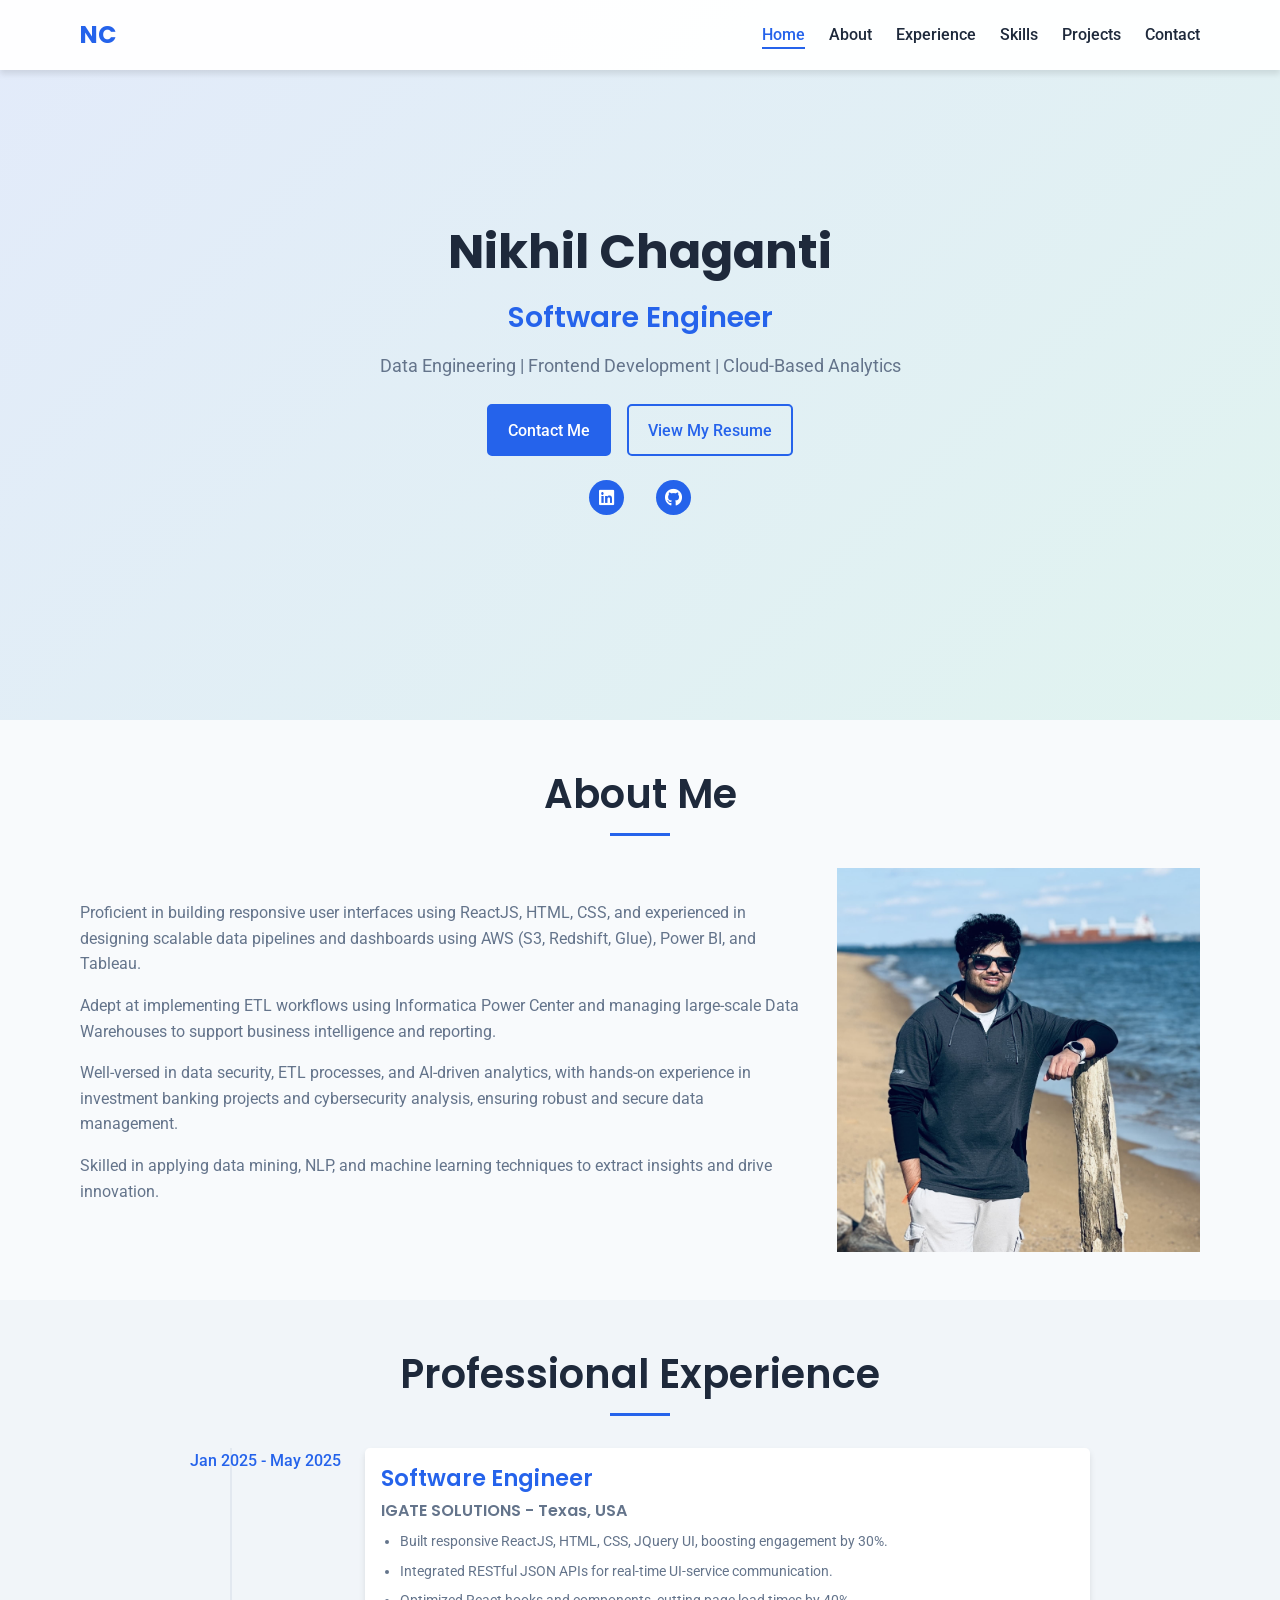
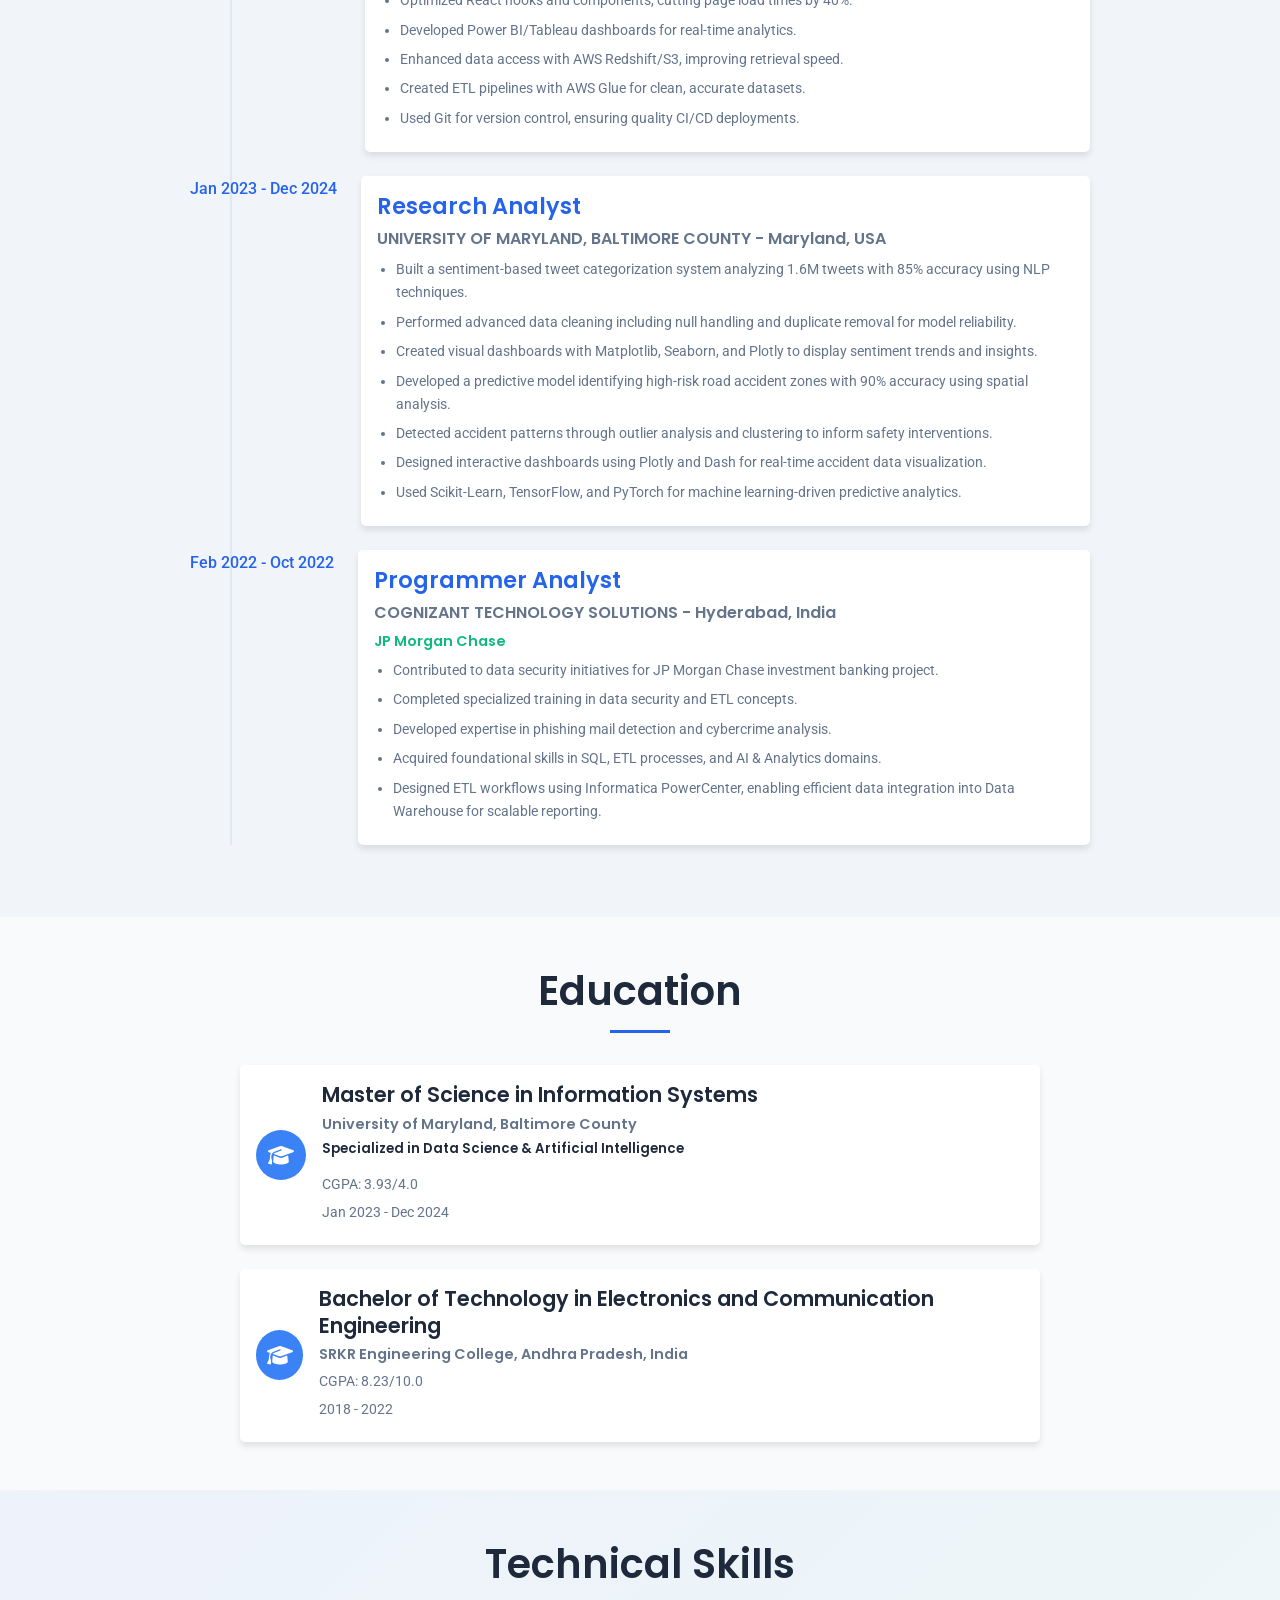
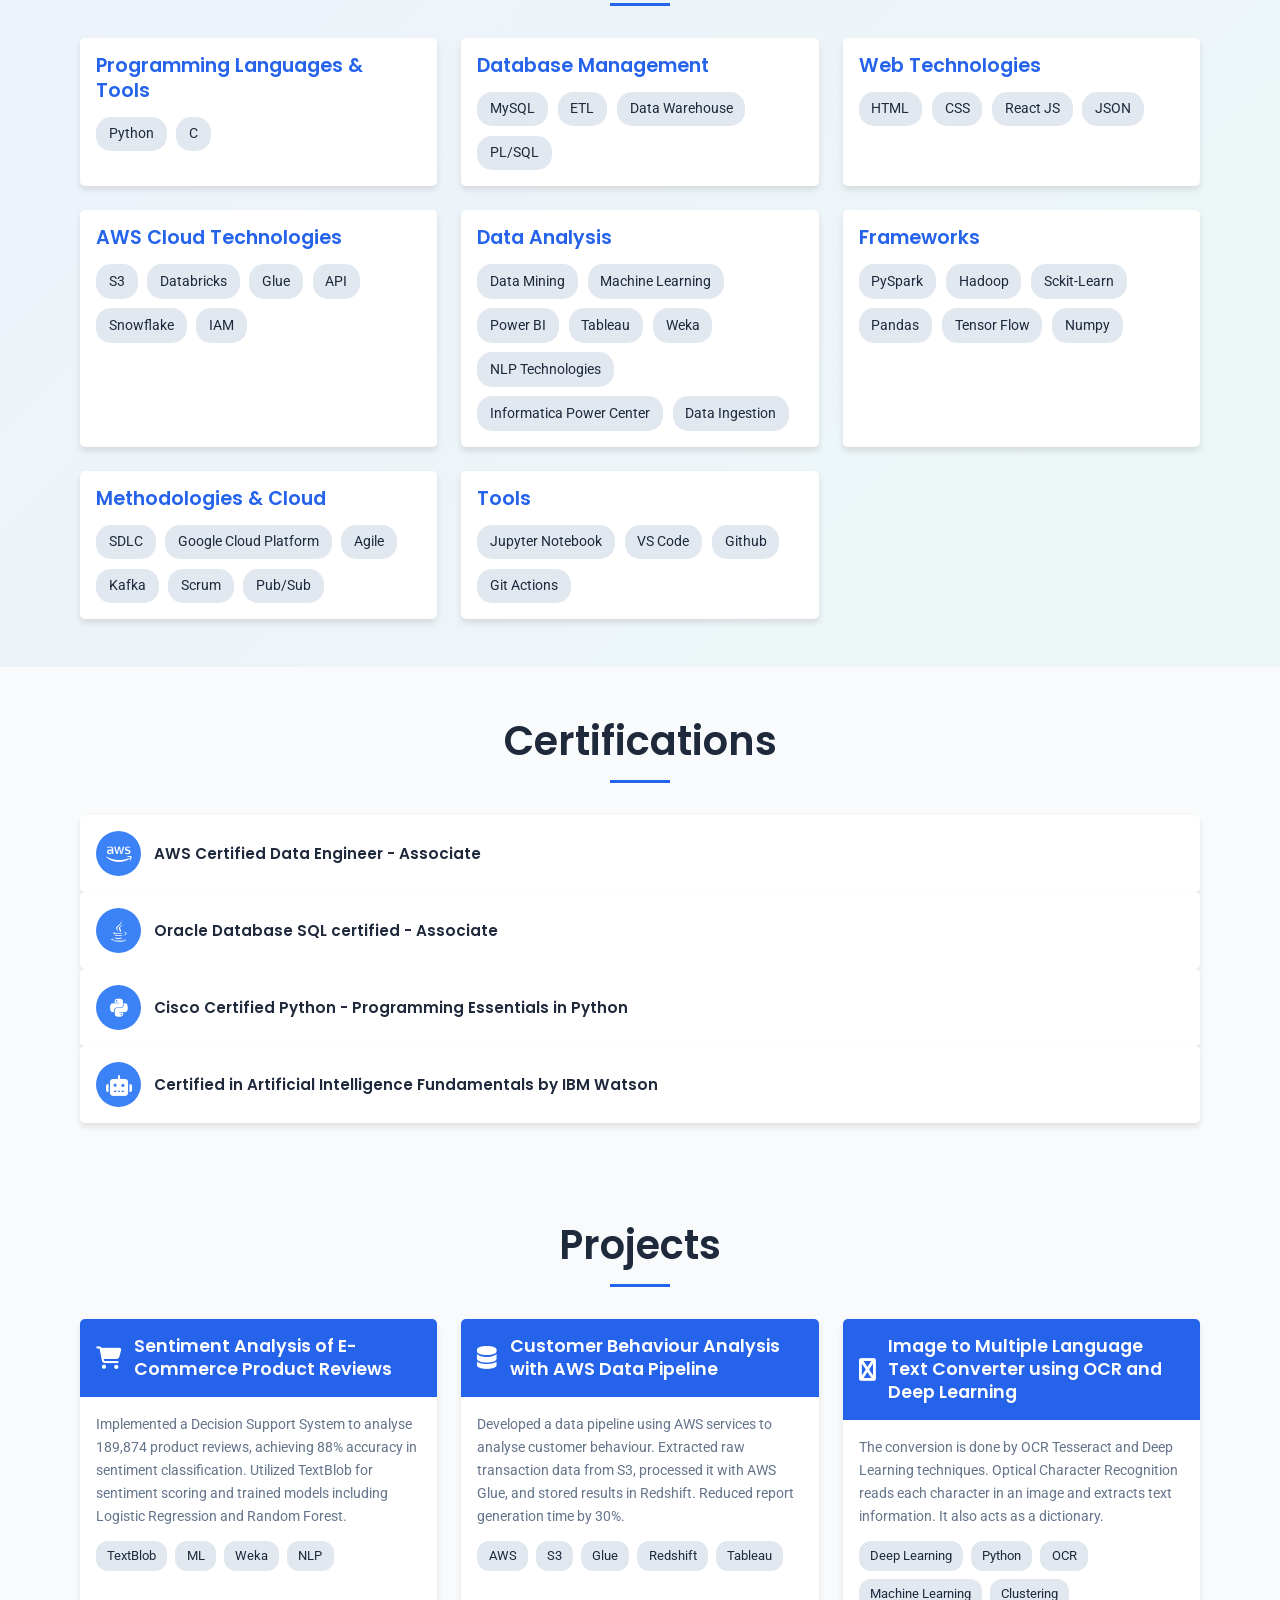
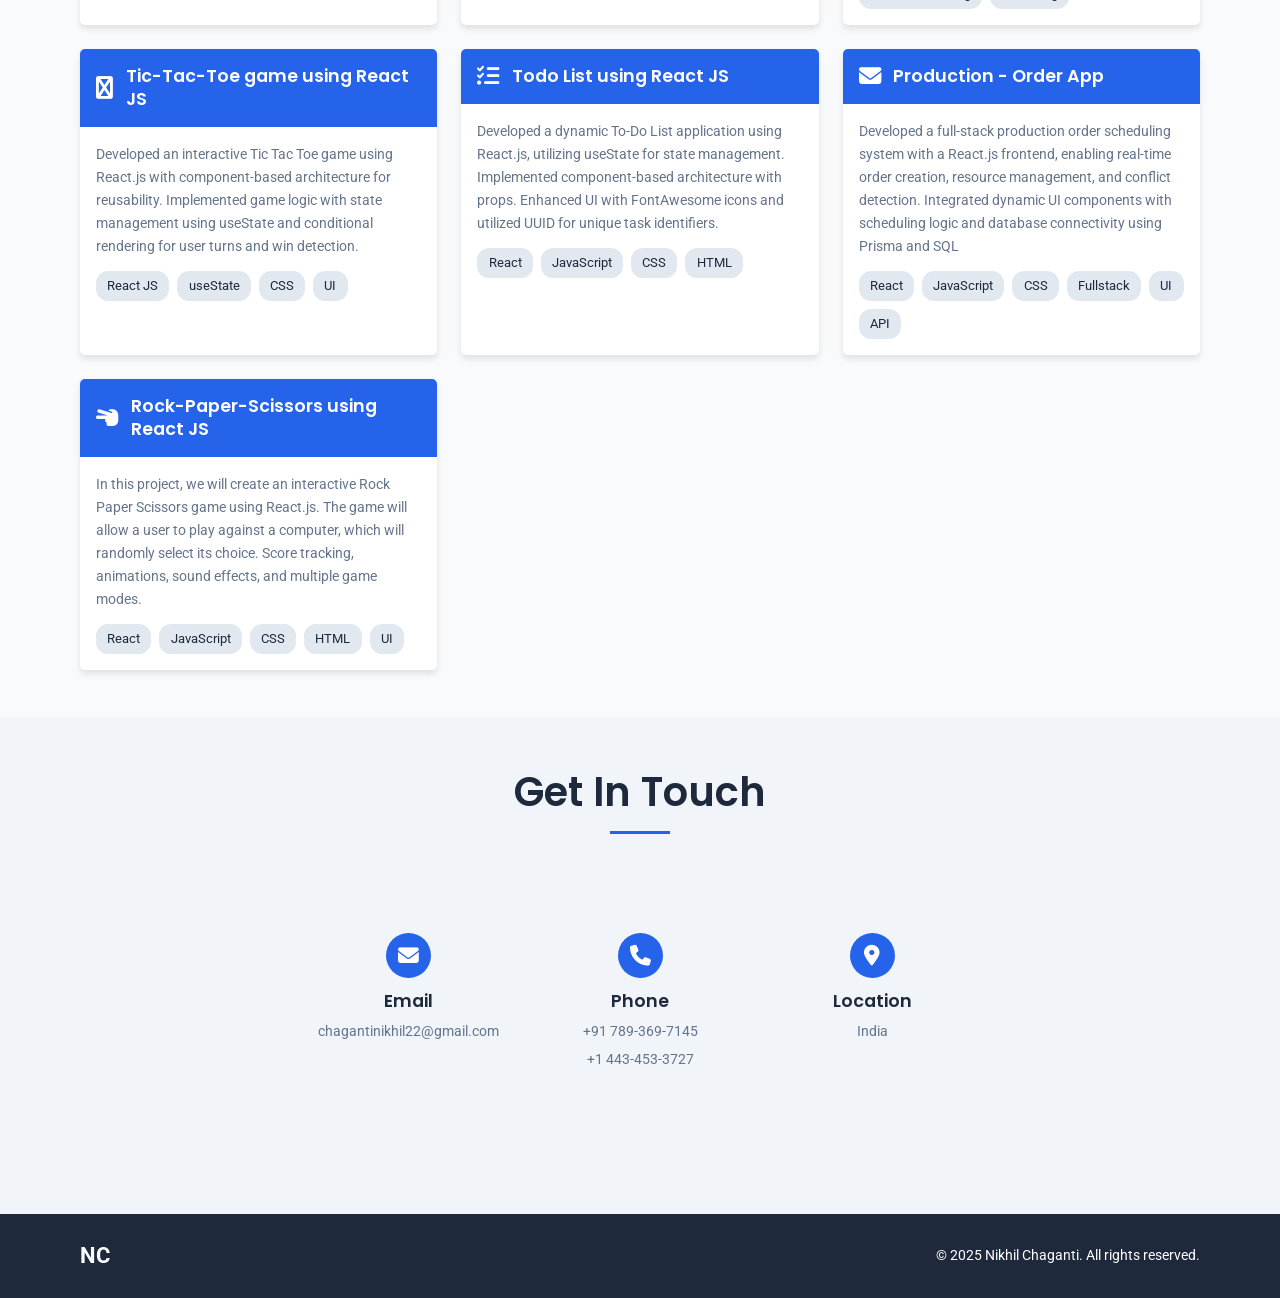
==== index.html @ e7cd1558 "updated skills" ====
<!DOCTYPE html>
<html lang="en">
<head>
    <meta charset="UTF-8">
    <meta name="viewport" content="width=device-width, initial-scale=1.0">
    <title>Nikhil Chaganti | Software Engineer</title>
    <link rel="stylesheet" href="css/style.css">
    <link rel="stylesheet" href="https://cdnjs.cloudflare.com/ajax/libs/font-awesome/6.4.0/css/all.min.css">
    <link href="https://fonts.googleapis.com/css2?family=Poppins:wght@300;400;500;600;700&family=Roboto:wght@300;400;500;700&display=swap" rel="stylesheet">
</head>
<body>
    <header>
        <div class="container">
            <nav id="navbar">
                <a href="#home" class="logo">NC</a>
                <ul class="nav-links">
                    <li><a href="#home" class="active">Home</a></li>
                    <li><a href="#about">About</a></li>
                    <li><a href="#experience">Experience</a></li>
                    <li><a href="#skills">Skills</a></li>
                    <li><a href="#projects">Projects</a></li>
                    <li><a href="#contact">Contact</a></li>
                </ul>
                <div class="burger">
                    <div class="line1"></div>
                    <div class="line2"></div>
                    <div class="line3"></div>
                </div>
            </nav>
        </div>
    </header>

    <section id="home" class="hero">
        <div class="container">
            <div class="hero-content">
                <h1>Nikhil Chaganti</h1>
                <h2>Software Engineer</h2>
                <p>Data Engineering | Frontend Development | Cloud-Based Analytics</p>
                <div class="hero-buttons">
                    <a href="#contact" class="btn primary-btn">Contact Me</a>
                    <a href="resume.pdf" class="btn secondary-btn" target="_blank" rel="noopener noreferrer">View My Resume</a>
                </div>
                <div class="hero-social-links">
                    <a href="https://www.linkedin.com/in/nikhil-chaganti-770343243" class="social-icon"><i class="fab fa-linkedin"></i></a>
                    <a href="https://github.com/NikhilChaganti?tab=repositories" class="social-icon"><i class="fab fa-github"></i></a>
                </div>
            </div>
        </div>
    </section>

    <section id="about" class="about">
        <div class="container">
            <h2 class="section-title">About Me</h2>
            <div class="about-content">
                <div class="about-text">
                    <p>Proficient in building responsive user interfaces using ReactJS, HTML, CSS, and experienced in designing scalable data pipelines and dashboards using AWS (S3, Redshift, Glue), Power BI, and Tableau. </p>
                    <p>Adept at implementing ETL workflows using Informatica Power Center and managing large-scale Data Warehouses to support business intelligence and reporting.</p>
                    <p>Well-versed in data security, ETL processes, and AI-driven analytics, with hands-on experience in investment banking projects and cybersecurity analysis, ensuring robust and secure data management. </p>
                    <p>Skilled in applying data mining, NLP, and machine learning techniques to extract insights and drive innovation.</p>
                </div>
                <div class="about-image">
                    <img src="portfolio_img.jpeg" alt="Nikhil Chaganti" class="profile-image">
                </div>
            </div>
        </div>
    </section>

    <section id="experience" class="experience">
        <div class="container">
            <h2 class="section-title">Professional Experience</h2>
            <div class="timeline">
                <div class="timeline-item">
                    <div class="timeline-date">
                        <span>Jan 2025 - May 2025</span>
                    </div>
                    <div class="timeline-content">
                        <h3>Software Engineer</h3>
                        <h4>IGATE SOLUTIONS - Texas, USA</h4>
                        <ul>
                            <li>Built responsive ReactJS, HTML, CSS, JQuery UI, boosting engagement by 30%.</li>
                            <li>Integrated RESTful JSON APIs for real-time UI-service communication.</li>
                            <li>Optimized React hooks and components, cutting page load times by 40%.</li>
                            <li>Developed Power BI/Tableau dashboards for real-time analytics.</li>
                            <li>Enhanced data access with AWS Redshift/S3, improving retrieval speed.</li>
                            <li>Created ETL pipelines with AWS Glue for clean, accurate datasets.</li>
                            <li>Used Git for version control, ensuring quality CI/CD deployments.</li>
                        </ul>
                    </div>
                </div>

                <div class="timeline-item">
                    <div class="timeline-date">
                        <span>Jan 2023 - Dec 2024</span>
                    </div>
                    <div class="timeline-content">
                        <h3>Research Analyst</h3>
                        <h4>UNIVERSITY OF MARYLAND, BALTIMORE COUNTY - Maryland, USA</h4>
                        <ul>
                            <li>Built a sentiment-based tweet categorization system analyzing 1.6M tweets with 85% accuracy using NLP techniques.</li>
                            <li>Performed advanced data cleaning including null handling and duplicate removal for model reliability.</li>
                            <li>Created visual dashboards with Matplotlib, Seaborn, and Plotly to display sentiment trends and insights.</li>
                            <li>Developed a predictive model identifying high-risk road accident zones with 90% accuracy using spatial analysis.</li>
                            <li>Detected accident patterns through outlier analysis and clustering to inform safety interventions.</li>
                            <li>Designed interactive dashboards using Plotly and Dash for real-time accident data visualization.</li>
                            <li>Used Scikit-Learn, TensorFlow, and PyTorch for machine learning-driven predictive analytics.</li>
                        </ul>
                    </div>
                </div>

                <div class="timeline-item">
                    <div class="timeline-date">
                        <span>Feb 2022 - Oct 2022</span>
                    </div>
                    <div class="timeline-content">
                        <h3>Programmer Analyst</h3>
                        <h4>COGNIZANT TECHNOLOGY SOLUTIONS - Hyderabad, India</h4>
                        <h5>JP Morgan Chase</h5>
                        <ul>
                            <li>Contributed to data security initiatives for JP Morgan Chase investment banking project.</li>
                            <li>Completed specialized training in data security and ETL concepts.</li>
                            <li>Developed expertise in phishing mail detection and cybercrime analysis.</li>
                            <li>Acquired foundational skills in SQL, ETL processes, and AI & Analytics domains.</li>
                            <li>Designed ETL workflows using Informatica PowerCenter, enabling efficient data integration into Data Warehouse for scalable reporting.</li>
                        </ul>
                    </div>
                </div>
            </div>
        </div>
    </section>

    <section id="education" class="education">
        <div class="container">
            <h2 class="section-title">Education</h2>
            <div class="education-items">
                <div class="education-item">
                    <div class="education-icon">
                        <i class="fas fa-graduation-cap"></i>
                    </div>
                    <div class="education-details">
                        <h3>Master of Science in Information Systems</h3>
                        <h4>University of Maryland, Baltimore County</h4>
                        <h5>Specialized in Data Science & Artificial Intelligence</h5>
                        <p>CGPA: 3.93/4.0</p>
                        <p>Jan 2023 - Dec 2024</p>
                    </div>
                </div>
                <div class="education-item">
                    <div class="education-icon">
                        <i class="fas fa-graduation-cap"></i>
                    </div>
                    <div class="education-details">
                        <h3>Bachelor of Technology in Electronics and Communication Engineering</h3>
                        <h4>SRKR Engineering College, Andhra Pradesh, India</h4>
                        <p>CGPA: 8.23/10.0</p>
                        <p>2018 - 2022</p>
                    </div>
                </div>
            </div>
        </div>
    </section>

    <section id="skills" class="skills">
        <div class="container">
            <h2 class="section-title">Technical Skills</h2>
            <div class="skills-container">
                <div class="skill-category">
                    <h3>Programming Languages & Tools</h3>
                    <div class="skill-items">
                        <div class="skill-item">Python</div>
                        <div class="skill-item">C</div>
                    </div>
                </div>
                <div class="skill-category">
                    <h3>Database Management</h3>
                    <div class="skill-items">
                        <div class="skill-item">MySQL</div>
                        <div class="skill-item">ETL</div>
                        <div class="skill-item">Data Warehouse</div>
                        <div class="skill-item">PL/SQL</div>
                    </div>
                </div>
                <div class="skill-category">
                    <h3>Web Technologies</h3>
                    <div class="skill-items">
                        <div class="skill-item">HTML</div>
                        <div class="skill-item">CSS</div>
                        <div class="skill-item">React JS</div>
                        <div class="skill-item">JSON</div>
                    </div>
                </div>
                <div class="skill-category">
                    <h3>AWS Cloud Technologies</h3>
                    <div class="skill-items">
                        <div class="skill-item">S3</div>
                        <div class="skill-item">Databricks</div>
                        <div class="skill-item">Glue</div>
                        <div class="skill-item">API</div>
                        <div class="skill-item">Snowflake</div>
                        <div class="skill-item">IAM</div>
                    </div>
                </div>
                <div class="skill-category">
                    <h3>Data Analysis</h3>
                    <div class="skill-items">
                        <div class="skill-item">Data Mining</div>
                        <div class="skill-item">Machine Learning</div>
                        <div class="skill-item">Power BI</div>
                        <div class="skill-item">Tableau</div>
                        <div class="skill-item">Weka</div>
                        <div class="skill-item">NLP Technologies</div>
                        <div class="skill-item">Informatica Power Center</div>
                        <div class="skill-item">Data Ingestion</div>
                    </div>
                </div>
                <div class="skill-category">
                    <h3>Frameworks</h3>
                    <div class="skill-items">
                        <div class="skill-item">PySpark</div>
                        <div class="skill-item">Hadoop</div>
                        <div class="skill-item">Sckit-Learn</div>
                        <div class="skill-item">Pandas</div>
                        <div class="skill-item">Tensor Flow</div>
                        <div class="skill-item">Numpy</div>
                    </div>
                </div>
                <div class="skill-category">
                    <h3>Methodologies & Cloud</h3>
                    <div class="skill-items">
                        <div class="skill-item">SDLC</div>
                        <div class="skill-item">Google Cloud Platform</div>
                        <div class="skill-item">Agile</div>
                        <div class="skill-item">Kafka</div>
                        <div class="skill-item">Scrum</div>
                        <div class="skill-item">Pub/Sub</div>
                    </div>
                </div>
                <div class="skill-category">
                    <h3>Tools</h3>
                    <div class="skill-items">
                        <div class="skill-item">Jupyter Notebook</div>
                        <div class="skill-item">VS Code</div>
                        <div class="skill-item">Github</div>
                        <div class="skill-item">Git Actions</div>
                    </div>
                </div>
            </div>
        </div>
    </section>

    <section id="certifications" class="certifications">
        <div class="container">
            <h2 class="section-title">Certifications</h2>
            <!-- <div class="cert-container"> -->
                <div class="cert-item">
                    <div class="cert-icon">
                        <i class="fab fa-aws"></i>
                    </div>
                    <div class="cert-details">
                        <h3>AWS Certified Data Engineer - Associate</h3>
                    </div>
                </div>
                <div class="cert-item">
                    <div class="cert-icon">
                        <i class="fab fa-java"></i>
                    </div>
                    <div class="cert-details">
                        <h3>Oracle Database SQL certified - Associate</h3>
                    </div>
                </div>
                <div class="cert-item">
                    <div class="cert-icon">
                        <i class="fab fa-python"></i>
                    </div>
                    <div class="cert-details">
                        <h3>Cisco Certified Python - Programming Essentials in Python</h3>
                    </div>
                </div>
                <div class="cert-item">
                    <div class="cert-icon">
                        <i class="fas fa-robot"></i>
                    </div>
                    <div class="cert-details">
                        <h3>Certified in Artificial Intelligence Fundamentals by IBM Watson</h3>
                    </div>
                </div>
            </div>
        </div>
    </section>

    <section id="projects" class="projects">
        <div class="container">
            <h2 class="section-title">Projects</h2>
            <div class="projects-grid">
                
                <div class="project-card">
                    <div class="project-header">
                        <i class="fas fa-shopping-cart"></i>
                        <h3>Sentiment Analysis of E-Commerce Product Reviews</h3>
                    </div>
                    <div class="project-body">
                        <p>Implemented a Decision Support System to analyse 189,874 product reviews, achieving 88% accuracy in sentiment classification. Utilized TextBlob for sentiment scoring and trained models including Logistic Regression and Random Forest.</p>
                        <div class="tech-stack">
                            <span class="tech-tag">TextBlob</span>
                            <span class="tech-tag">ML</span>
                            <span class="tech-tag">Weka</span>
                            <span class="tech-tag">NLP</span>
                        </div>
                    </div>
                </div>
                <div class="project-card">
                    <div class="project-header">
                        <i class="fas fa-database"></i>
                        <h3>Customer Behaviour Analysis with AWS Data Pipeline</h3>
                    </div>
                    <div class="project-body">
                        <p>Developed a data pipeline using AWS services to analyse customer behaviour. Extracted raw transaction data from S3, processed it with AWS Glue, and stored results in Redshift. Reduced report generation time by 30%.</p>
                        <div class="tech-stack">
                            <span class="tech-tag">AWS</span>
                            <span class="tech-tag">S3</span>
                            <span class="tech-tag">Glue</span>
                            <span class="tech-tag">Redshift</span>
                            <span class="tech-tag">Tableau</span>
                        </div>
                    </div>
                </div>
                <div class="project-card">
                    <div class="project-header">
                        <i class="fas fa-python"></i>
                        <h3>Image to Multiple Language Text Converter using OCR and Deep Learning</h3>
                    </div>
                    <div class="project-body">
                        <p>The conversion is done by OCR Tesseract and Deep Learning techniques. Optical Character Recognition reads each character in an image and extracts text information. It also acts as a dictionary.</p>
                        <div class="tech-stack">
                            <span class="tech-tag">Deep Learning</span>
                            <span class="tech-tag">Python</span>
                            <span class="tech-tag">OCR</span>
                            <span class="tech-tag">Machine Learning</span>
                            <span class="tech-tag">Clustering</span>
                        </div>
                    </div>
                </div>
                <div class="project-card">
                    <div class="project-header">
                        <i class="fas fa-java"></i>
                        <h3>Tic-Tac-Toe game using React JS</h3>
                    </div>
                    <div class="project-body">
                        <p>Developed an interactive Tic Tac Toe game using React.js with component-based architecture for reusability. Implemented game logic with state management using useState and conditional rendering for user turns and win detection.</p>
                        <div class="tech-stack">
                            <span class="tech-tag">React JS</span>
                            <span class="tech-tag">useState</span>
                            <span class="tech-tag">CSS</span>
                            <span class="tech-tag">UI</span>
                        </div>
                    </div>
                </div>
                <div class="project-card">
                    <div class="project-header">
                        <i class="fas fa-tasks"></i>
                        <h3>Todo List using React JS</h3>
                    </div>
                    <div class="project-body">
                        <p>Developed a dynamic To-Do List application using React.js, utilizing useState for state management. Implemented component-based architecture with props. Enhanced UI with FontAwesome icons and utilized UUID for unique task identifiers.</p>
                        <div class="tech-stack">
                            <span class="tech-tag">React</span>
                            <span class="tech-tag">JavaScript</span>
                            <span class="tech-tag">CSS</span>
                            <span class="tech-tag">HTML</span>
                        </div>
                    </div>
                </div>
                <div class="project-card">
                    <div class="project-header">
                        <i class="fas fa-envelope"></i>
                        <h3>Production - Order App</h3>
                    </div>
                    <div class="project-body">
                        <p>Developed a full-stack production order scheduling system with a React.js frontend, enabling real-time order creation, resource management, and conflict detection. Integrated dynamic UI components with scheduling logic and database connectivity using Prisma and SQL</p>
                        <div class="tech-stack">
                            <span class="tech-tag">React</span>
                            <span class="tech-tag">JavaScript</span>
                            <span class="tech-tag">CSS</span>
                            <span class="tech-tag">Fullstack</span>
                            <span class="tech-tag">UI</span>
                            <span class="tech-tag">API</span>
                        </div>
                    </div>
                </div>
                <div class="project-card">
                    <div class="project-header">
                        <i class="fas fa-hand-scissors"></i>
                        <h3>Rock-Paper-Scissors using React JS</h3>
                    </div>
                    <div class="project-body">
                        <p>In this project, we will create an interactive Rock Paper Scissors game using React.js. The game will allow a user to play against a computer, which will randomly select its choice. Score tracking, animations, sound effects, and multiple game modes.</p>
                        <div class="tech-stack">
                            <span class="tech-tag">React</span>
                            <span class="tech-tag">JavaScript</span>
                            <span class="tech-tag">CSS</span>
                            <span class="tech-tag">HTML</span>
                            <span class="tech-tag">UI</span>
                        </div>
                    </div>
                </div>
            </div>
        </div>
    </section>

    <section id="contact" class="contact">
        <div class="container">
            <h2 class="section-title">Get In Touch</h2>
            <div class="contact-content">
                <div class="contact-info">
                    <div class="contact-item">
                        <div class="contact-icon">
                            <i class="fas fa-envelope"></i>
                        </div>
                        <div class="contact-details">
                            <h3>Email</h3>
                            <a href="mailto:chagantinikhil22@gmail.com">chagantinikhil22@gmail.com</a>
                        </div>
                    </div>
                    <div class="contact-item">
                        <div class="contact-icon">
                            <i class="fas fa-phone"></i>
                        </div>
                        <div class="contact-details">
                            <h3>Phone</h3>
                            <a href="tel:+917893697145">+91 789-369-7145</a>
                            <a href="tel:+14434533727">+1 443-453-3727</a>
                        </div>
                    </div>
                    <div class="contact-item">
                        <div class="contact-icon">
                            <i class="fas fa-map-marker-alt"></i>
                        </div>
                        <div class="contact-details">
                            <h3>Location</h3>
                            <p>India</p>
                        </div>
                    </div>
                </div>
            </div>
        </div>
    </section>

    <footer>
        <div class="container">
            <div class="footer-content">
                <div class="footer-logo">NC</div>
                <div class="footer-text">
                    <p>© 2025 Nikhil Chaganti. All rights reserved.</p>
                </div>
            </div>
        </div>
    </footer>

    <script>
        // Navigation toggle for mobile
        document.addEventListener('DOMContentLoaded', function() {
            const burger = document.querySelector('.burger');
            const nav = document.querySelector('.nav-links');
            const navLinks = document.querySelectorAll('.nav-links li');
            
            burger.addEventListener('click', function() {
                nav.classList.toggle('nav-active');
                burger.classList.toggle('toggle');
            });
            
            document.querySelectorAll('a[href^="#"]').forEach(anchor => {
                anchor.addEventListener('click', function (e) {
                    e.preventDefault();
                    document.querySelector(this.getAttribute('href')).scrollIntoView({
                        behavior: 'smooth'
                    });
                    if (nav.classList.contains('nav-active')) {
                        nav.classList.remove('nav-active');
                        burger.classList.remove('toggle');
                    }
                });
            });
            
            window.addEventListener('scroll', () => {
                let current = '';
                const sections = document.querySelectorAll('section');
                const navItems = document.querySelectorAll('.nav-links a');
                
                sections.forEach(section => {
                    const sectionTop = section.offsetTop;
                    const sectionHeight = section.clientHeight;
                    if (pageYOffset >= sectionTop - 200) {
                        current = section.getAttribute('id');
                    }
                });
                
                navItems.forEach(item => {
                    item.classList.remove('active');
                    if (item.getAttribute('href').substring(1) === current) {
                        item.classList.add('active');
                    }
                });
            });
        });
    </script>
</body>
</html>
---- css/style.css ----
/* Base Styles and Variables */
:root {
  --primary-color: #2563eb;
  --primary-dark: #1d4ed8;
  --primary-light: #3b82f6;
  --secondary-color: #10b981;
  --dark-color: #1e293b;
  --light-color: #f8fafc;
  --gray-color: #64748b;
  --light-gray: #e2e8f0;
  --shadow: 0 4px 6px rgba(0, 0, 0, 0.1);
  --transition: all 0.3s ease;
}

* {
  margin: 0;
  padding: 0;
  box-sizing: border-box;
}

html {
  scroll-behavior: smooth;
}

body {
  font-family: 'Roboto', sans-serif;
  line-height: 1.6;
  color: var(--dark-color);
  background-color: var(--light-color);
}

h1, h2, h3, h4, h5, h6 {
  font-family: 'Poppins', sans-serif;
  font-weight: 600;
  line-height: 1.3;
  margin-bottom: 1rem;
}

h1 {
  font-size: 3rem;
  font-weight: 700;
}

h2 {
  font-size: 2.5rem;
}

h3 {
  font-size: 1.75rem;
}

p {
  margin-bottom: 1rem;
}

a {
  text-decoration: none;
  color: var(--primary-color);
  transition: var(--transition);
}

a:hover {
  color: var(--primary-dark);
}

ul {
  list-style: none;
}

img {
  max-width: 100%;
}

.container {
  width: 90%;
  max-width: 1200px;
  margin: 0 auto;
  padding: 0 1rem;
}

.section-title {
  text-align: center;
  margin-bottom: 2rem;
  position: relative;
  padding-bottom: 1rem;
}

.section-title::after {
  content: '';
  position: absolute;
  bottom: 0;
  left: 50%;
  transform: translateX(-50%);
  width: 60px;
  height: 3px;
  background: var(--primary-color);
}

section {
  padding: 3rem 0;
}

.btn {
  display: inline-block;
  padding: 0.7rem 1.2rem;
  border-radius: 5px;
  font-weight: 500;
  cursor: pointer;
  transition: var(--transition);
  font-size: 1rem;
  text-align: center;
}

.primary-btn {
  background-color: var(--primary-color);
  color: white;
  border: 2px solid var(--primary-color);
}

.primary-btn:hover {
  background-color: var(--primary-dark);
  color: white;
  border-color: var(--primary-dark);
}

.secondary-btn {
  background-color: transparent;
  color: var(--primary-color);
  border: 2px solid var(--primary-color);
}

.secondary-btn:hover {
  background-color: var(--primary-color);
  color: white;
}

/* Header and Navigation */
header {
  position: fixed;
  top: 0;
  left: 0;
  width: 100%;
  z-index: 1000;
  background-color: rgba(255, 255, 255, 0.95);
  box-shadow: var(--shadow);
}

nav {
  display: flex;
  justify-content: space-between;
  align-items: center;
  padding: 1rem 0;
}

.logo {
  font-size: 1.5rem;
  font-weight: 700;
  color: var(--primary-color);
  font-family: 'Poppins', sans-serif;
  text-decoration: none; /* Remove underline from the link */
  display: block; /* Ensure it behaves like a block element */
  cursor: pointer; /* Show pointer on hover */
}

.logo:hover {
  color: var(--primary-dark); /* Optional: Change color on hover for feedback */
}

.nav-links {
  display: flex;
}

.nav-links li {
  margin-left: 1.5rem;
}

.nav-links a {
  color: var(--dark-color);
  font-weight: 500;
  position: relative;
  font-size: 1rem;
}

.nav-links a::after {
  content: '';
  position: absolute;
  bottom: -5px;
  left: 0;
  width: 0;
  height: 2px;
  background-color: var(--primary-color);
  transition: var(--transition);
}

.nav-links a:hover::after,
.nav-links a.active::after {
  width: 100%;
}

.nav-links a.active {
  color: var(--primary-color);
}

.burger {
  display: none;
  cursor: pointer;
}

.burger div {
  width: 25px;
  height: 3px;
  background-color: var(--dark-color);
  margin: 5px;
  transition: var(--transition);
}

/* Hero Section */
.hero {
  min-height: 80vh;
  display: flex;
  align-items: center;
  background: linear-gradient(135deg, rgba(37, 99, 235, 0.1), rgba(16, 185, 129, 0.1));
  padding-top: 4rem;
}

.hero-content {
  text-align: center;
  max-width: 700px;
  margin: 0 auto;
}

.hero-content h1 {
  margin-bottom: 1rem;
  color: var(--dark-color);
}

.hero-content h2 {
  color: var(--primary-color);
  margin-bottom: 1rem;
  font-size: 1.8rem;
}

.hero-content p {
  font-size: 1.1rem;
  margin-bottom: 1.5rem;
  color: var(--gray-color);
}

.hero-buttons {
  display: flex;
  justify-content: center;
  gap: 1rem;
  flex-wrap: wrap;
}

.hero-social-links {
  display: flex;
  justify-content: center; /* Center the icons horizontally */
  gap: 2rem; /* Space between LinkedIn and GitHub */
  margin-top: 1.5rem; /* Space above the social icons */
}

.social-icon {
  display: flex;
  align-items: center;
  justify-content: center;
  width: 35px;
  height: 35px;
  border-radius: 50%;
  background-color: var(--primary-color);
  color: white;
  transition: var(--transition);
}

.social-icon i {
  font-size: 1.1rem;
}

.social-icon:hover {
  background-color: var(--primary-dark);
  transform: translateY(-3px);
}

/* Media Queries for Responsive Adjustments */
@media screen and (max-width: 768px) {
  .hero-social-links {
      gap: 1.5rem; /* Reduce gap on smaller screens */
  }
  
  .social-icon {
      width: 30px;
      height: 30px;
  }
  
  .social-icon i {
      font-size: 1rem;
  }
}

@media screen and (max-width: 480px) {
  .hero-social-links {
      gap: 1rem;
  }
  
  .social-icon {
      width: 28px;
      height: 28px;
  }
  
  .social-icon i {
      font-size: 0.9rem;
  }
}

/* About Section */
.about-content {
  display: grid;
  grid-template-columns: 2fr 1fr;
  gap: 2rem;
  align-items: center;
}

.about-text p {
  margin-bottom: 1rem;
  color: var(--gray-color);
}

.personal-info {
  margin-top: 1.5rem;
}

.info-item {
  display: flex;
  align-items: center;
  margin-bottom: 0.8rem;
}

.info-item i {
  width: 25px;
  color: var(--primary-color);
  margin-right: 1rem;
  font-size: 1.1rem;
}

.about-image {
  display: flex;
  justify-content: center;
}

.social-links {
  display: flex;
  justify-content: center;
  margin-top: 1.5rem;
  gap: 0.8rem;
}

.social-icon {
  display: flex;
  align-items: center;
  justify-content: center;
  width: 35px;
  height: 35px;
  border-radius: 50%;
  background-color: var(--primary-color);
  color: white;
  transition: var(--transition);
}

.social-icon i {
  font-size: 1.1rem;
}

.social-icon:hover {
  background-color: var(--primary-dark);
  transform: translateY(-3px);
}

/* Experience Section */
.experience {
  background-color: #f1f5f9;
}

.timeline {
  position: relative;
  max-width: 900px;
  margin: 0 auto;
}

.timeline::before {
  content: '';
  position: absolute;
  height: 100%;
  width: 2px;
  background-color: var(--light-gray);
  left: 40px;
  top: 0;
}

.timeline-item {
  display: flex;
  margin-bottom: 1.5rem;
  position: relative;
}

.timeline-date {
  min-width: 90px;
  text-align: right;
  padding-right: 1.5rem;
  font-weight: 500;
  color: var(--primary-color);
  position: relative;
}



.timeline-content {
  background-color: white;
  padding: 1rem;
  border-radius: 5px;
  box-shadow: var(--shadow);
  flex: 1;
}

.timeline-content h3 {
  color: var(--primary-color);
  margin-bottom: 0.5rem;
  font-size: 1.4rem;
}

.timeline-content h4 {
  font-size: 1rem;
  color: var(--gray-color);
  margin-bottom: 0.5rem;
}

.timeline-content h5 {
  font-size: 0.9rem;
  color: var(--secondary-color);
  margin-bottom: 0.5rem;
}

.timeline-content ul {
  list-style-type: disc;
  padding-left: 1.2rem;
}

.timeline-content li {
  margin-bottom: 0.4rem;
  color: var(--gray-color);
  font-size: 0.9rem;
}

/* Education Section */
.education-items {
  display: flex;
  flex-direction: column;
  gap: 1.5rem;
  max-width: 800px;
  margin: 0 auto;
}

.education-item {
  display: flex;
  background-color: white;
  padding: 1rem;
  border-radius: 5px;
  box-shadow: var(--shadow);
  align-items: center;
}

.education-icon {
  display: flex;
  align-items: center;
  justify-content: center;
  width: 50px;
  height: 50px;
  background-color: var(--primary-light);
  color: white;
  border-radius: 50%;
  margin-right: 1rem;
}

.education-icon i {
  font-size: 1.3rem;
}

.education-details h3 {
  margin-bottom: 0.4rem;
  font-size: 1.3rem;
}

.education-details h4 {
  color: var(--gray-color);
  margin-bottom: 0.4rem;
  font-size: 0.9rem;
}

.education-details p {
  color: var(--gray-color);
  margin-bottom: 0.3rem;
  font-size: 0.9rem;
}

/* Skills Section */
.skills {
  background: linear-gradient(135deg, rgba(37, 99, 235, 0.05), rgba(16, 185, 129, 0.05));
}

.skills-container {
  display: grid;
  grid-template-columns: repeat(auto-fill, minmax(280px, 1fr));
  gap: 1.5rem;
}

.skill-category {
  background-color: white;
  padding: 1rem;
  border-radius: 5px;
  box-shadow: var(--shadow);
}

.skill-category h3 {
  margin-bottom: 0.8rem;
  color: var(--primary-color);
  font-size: 1.2rem;
}

.skill-items {
  display: flex;
  flex-wrap: wrap;
  gap: 0.6rem;
}

.skill-item {
  background-color: var(--light-gray);
  padding: 0.4rem 0.8rem;
  border-radius: 15px;
  font-size: 0.85rem;
  transition: var(--transition);
}

.skill-item:hover {
  background-color: var(--primary-color);
  color: white;
  transform: translateY(-3px);
}

/* Certifications Section */
.cert-container {
  display: grid;
  grid-template-columns: repeat(auto-fill, minmax(240px, 1fr));
  gap: 1.2rem;
}

.cert-item {
  background-color: white;
  padding: 1rem;
  border-radius: 5px;
  box-shadow: var(--shadow);
  display: flex;
  align-items: center;
  transition: var(--transition);
}

.cert-item:hover {
  transform: translateY(-5px);
}

.cert-icon {
  display: flex;
  align-items: center;
  justify-content: center;
  width: 45px;
  height: 45px;
  background-color: var(--primary-light);
  color: white;
  border-radius: 50%;
  margin-right: 0.8rem;
}

.cert-icon i {
  font-size: 1.3rem;
}

.cert-details h3 {
  font-size: 0.95rem;
  margin-bottom: 0;
}

/* Projects Section */
.projects-grid {
  display: grid;
  grid-template-columns: repeat(auto-fill, minmax(280px, 1fr));
  gap: 1.5rem;
}

.project-card {
  background-color: white;
  border-radius: 5px;
  overflow: hidden;
  box-shadow: var(--shadow);
  transition: var(--transition);
}

.project-card:hover {
  transform: translateY(-5px);
  box-shadow: 0 10px 20px rgba(0, 0, 0, 0.1);
}

.project-header {
  background-color: var(--primary-color);
  color: white;
  padding: 1rem;
  display: flex;
  align-items: center;
}

.project-header i {
  font-size: 1.4rem;
  margin-right: 0.8rem;
}

.project-header h3 {
  margin-bottom: 0;
  font-size: 1.1rem;
}

.project-body {
  padding: 1rem;
}

.project-body p {
  color: var(--gray-color);
  margin-bottom: 0.8rem;
  font-size: 0.9rem;
}

.tech-stack {
  display: flex;
  flex-wrap: wrap;
  gap: 0.5rem;
}

.tech-tag {
  background-color: var(--light-gray);
  padding: 0.3rem 0.7rem;
  border-radius: 12px;
  font-size: 0.8rem;
}

/* Contact Section */
.contact {
  background-color: #f1f5f9;
  padding: 3rem 0; /* Adjusted padding for consistency */
}

.contact-content {
  display: flex;
  justify-content: center; /* Center horizontally */
  align-items: center; /* Center vertically */
  min-height: 300px; /* Ensure enough height for vertical centering */
}

.contact-info {
  display: flex;
  flex-wrap: wrap; /* Allow items to wrap if needed */
  justify-content: center; /* Center items horizontally */
  gap: 2rem; /* Space between items */
  max-width: 800px; /* Limit width for better control */
  text-align: center; /* Center text within each item */
}

.contact-item {
  display: flex;
  flex-direction: column; /* Stack icon and details vertically */
  align-items: center; /* Center items horizontally within each contact-item */
  margin-bottom: 1.5rem; /* Space between items when wrapping */
  flex: 1; /* Allow items to grow equally */
  min-width: 200px; /* Minimum width for each item */
  max-width: 250px; /* Maximum width for balance */
}

.contact-icon {
  width: 45px;
  height: 45px;
  background-color: var(--primary-color);
  color: white;
  display: flex;
  align-items: center;
  justify-content: center;
  border-radius: 50%;
  margin-bottom: 0.8rem; /* Space between icon and details */
}

.contact-icon i {
  font-size: 1.3rem;
}

.contact-details h3 {
  font-size: 1.1rem;
  margin-bottom: 0.4rem;
}

.contact-details p, 
.contact-details a {
  color: var(--gray-color);
  display: block;
  margin-bottom: 0.3rem;
  font-size: 0.9rem;
}

/* Media Queries for Responsive Adjustments */
@media screen and (max-width: 768px) {
  .contact-info {
      flex-direction: column; /* Stack items vertically on smaller screens */
      gap: 1.5rem;
  }
  
  .contact-item {
      min-width: 100%; /* Full width on mobile */
      max-width: 100%;
  }
}

@media screen and (max-width: 480px) {
  .contact-info {
      gap: 1rem;
  }
  
  .contact-item {
      margin-bottom: 1rem;
  }
  
  .contact-details h3 {
      font-size: 1rem;
  }
  
  .contact-details p, 
  .contact-details a {
      font-size: 0.85rem;
  }
  
  .contact-icon {
      width: 40px;
      height: 40px;
  }
  
  .contact-icon i {
      font-size: 1.2rem;
  }
}

.form-group {
  margin-bottom: 1.2rem;
}

.form-group input, .form-group textarea {
  width: 100%;
  padding: 0.7rem;
  border: 1px solid var(--light-gray);
  border-radius: 5px;
  font-family: inherit;
  transition: var(--transition);
  font-size: 0.9rem;
}

.form-group input:focus, .form-group textarea:focus {
  outline: none;
  border-color: var(--primary-color);
  box-shadow: 0 0 0 2px rgba(37, 99, 235, 0.2);
}

/* Footer */
footer {
  background-color: var(--dark-color);
  color: white;
  padding: 1.5rem 0;
}

.footer-content {
  display: flex;
  justify-content: space-between;
  align-items: center;
  flex-wrap: wrap;
  gap: 1rem;
}

.footer-logo {
  font-size: 1.4rem;
  font-weight: 700;
  color: white;
}

.footer-text p {
  margin-bottom: 0;
  font-size: 0.9rem;
}

/* Image Container */
.image-container {
  width: 220px;
  height: 220px;
  border-radius: 50%;
  overflow: hidden;
  box-shadow: var(--shadow);
  border: 3px solid var(--primary-color);
}

.profile-image {
  width: 100%;
  height: 100%;
  object-fit: cover;
  transition: var(--transition);
}

.profile-image:hover {
  transform: scale(1.05);
}

/* Media Queries for Mobile Responsiveness */
@media screen and (max-width: 1024px) {
  .about-content,
  .contact-content {
      grid-template-columns: 1fr;
      gap: 1.5rem;
  }
  
  .about-image {
      order: -1;
      margin-bottom: 1rem;
  }
  
  .timeline::before {
      left: 30px;
  }
  
  .timeline-date {
      min-width: 70px;
      padding-right: 1rem;
  }
  
  .timeline-date::after {
      right: -6px;
  }
}

@media screen and (max-width: 768px) {
  body {
      font-size: 0.9rem;
  }
  
  h1 {
      font-size: 2.2rem;
  }
  
  h2 {
      font-size: 1.8rem;
  }
  
  .nav-links {
      position: fixed;
      right: 0;
      top: 0;
      height: 100vh;
      background-color: white;
      display: flex;
      flex-direction: column;
      align-items: center;
      justify-content: center;
      width: 70%;
      transform: translateX(100%);
      transition: transform 0.5s ease-in;
      box-shadow: -2px 0 5px rgba(0, 0, 0, 0.1);
      z-index: 999;
  }
  
  .nav-links li {
      margin: 1.5rem 0;
  }
  
  .nav-links a {
      font-size: 1.1rem;
  }
  
  .burger {
      display: block;
      z-index: 1000;
  }
  
  .nav-active {
      transform: translateX(0%);
  }
  
  .hero {
      min-height: 70vh;
      padding-top: 5rem;
  }
  
  .hero-content h2 {
      font-size: 1.5rem;
  }
  
  .hero-buttons {
      flex-direction: column;
      width: 100%;
      gap: 0.8rem;
  }
  
  .btn {
      width: 100%;
      max-width: 200px;
      margin: 0 auto;
  }
  
  .about-content {
      text-align: center;
  }
  
  .personal-info {
      display: flex;
      flex-direction: column;
      align-items: center;
  }
  
  .info-item {
      justify-content: center;
  }
  
  .timeline::before {
      left: 20px;
  }
  
  .timeline-item {
      flex-direction: column;
  }
  
  .timeline-date {
      text-align: left;
      padding-right: 0;
      margin-bottom: 0.5rem;
  }
  
  .education-item {
      flex-direction: column;
      text-align: center;
  }
  
  .education-icon {
      margin: 0 auto 0.8rem;
  }
  
  .projects-grid,
  .skills-container,
  .cert-container {
      grid-template-columns: 1fr;
  }
  
  .contact-item {
      flex-direction: column;
      text-align: center;
  }
  
  .contact-icon {
      margin: 0 auto 0.5rem;
  }
  
  .footer-content {
      flex-direction: column;
      text-align: center;
      gap: 1rem;
  }
  
  .image-container {
      width: 180px;
      height: 180px;
      margin: 0 auto;
  }
}

@media screen and (max-width: 480px) {
  h1 {
      font-size: 1.8rem;
  }
  
  h2 {
      font-size: 1.5rem;
  }
  
  h3 {
      font-size: 1.2rem;
  }
  
  .container {
      width: 95%;
  }
  
  .nav-links {
      width: 80%;
  }
  
  .nav-links a {
      font-size: 1rem;
  }
  
  .hero {
      min-height: 60vh;
  }
  
  .hero-content p {
      font-size: 0.95rem;
  }
  
  .section-title {
      margin-bottom: 1.5rem;
  }
  
  .section-title::after {
      width: 40px;
      height: 2px;
  }
  
  section {
      padding: 2rem 0;
  }
  
  .timeline::before {
      display: none;
  }
  
  .timeline-date {
      min-width: 100%;
      margin-bottom: 0.8rem;
  }
  
  .timeline-date::after {
      display: none;
  }
  
  .timeline-content {
      padding: 0.8rem;
  }
  
  .skill-items {
      justify-content: center;
  }
  
  .cert-details h3 {
      font-size: 0.9rem;
  }
  
  .project-header {
      flex-direction: column;
      text-align: center;
      padding: 0.8rem;
  }
  
  .project-header i {
      margin-right: 0;
      margin-bottom: 0.5rem;
  }
  
  .form-group input, .form-group textarea {
      font-size: 0.85rem;
  }
  
  .footer-logo {
      font-size: 1.2rem;
  }
  
  .footer-text p {
      font-size: 0.8rem;
  }
  
  .image-container {
      width: 140px;
      height: 140px;
  }
}

.toggle .line1 {
  transform: rotate(-45deg) translate(-5px, 6px);
}

.toggle .line2 {
  opacity: 0;
}

.toggle .line3 {
  transform: rotate(45deg) translate(-5px, -6px);
}
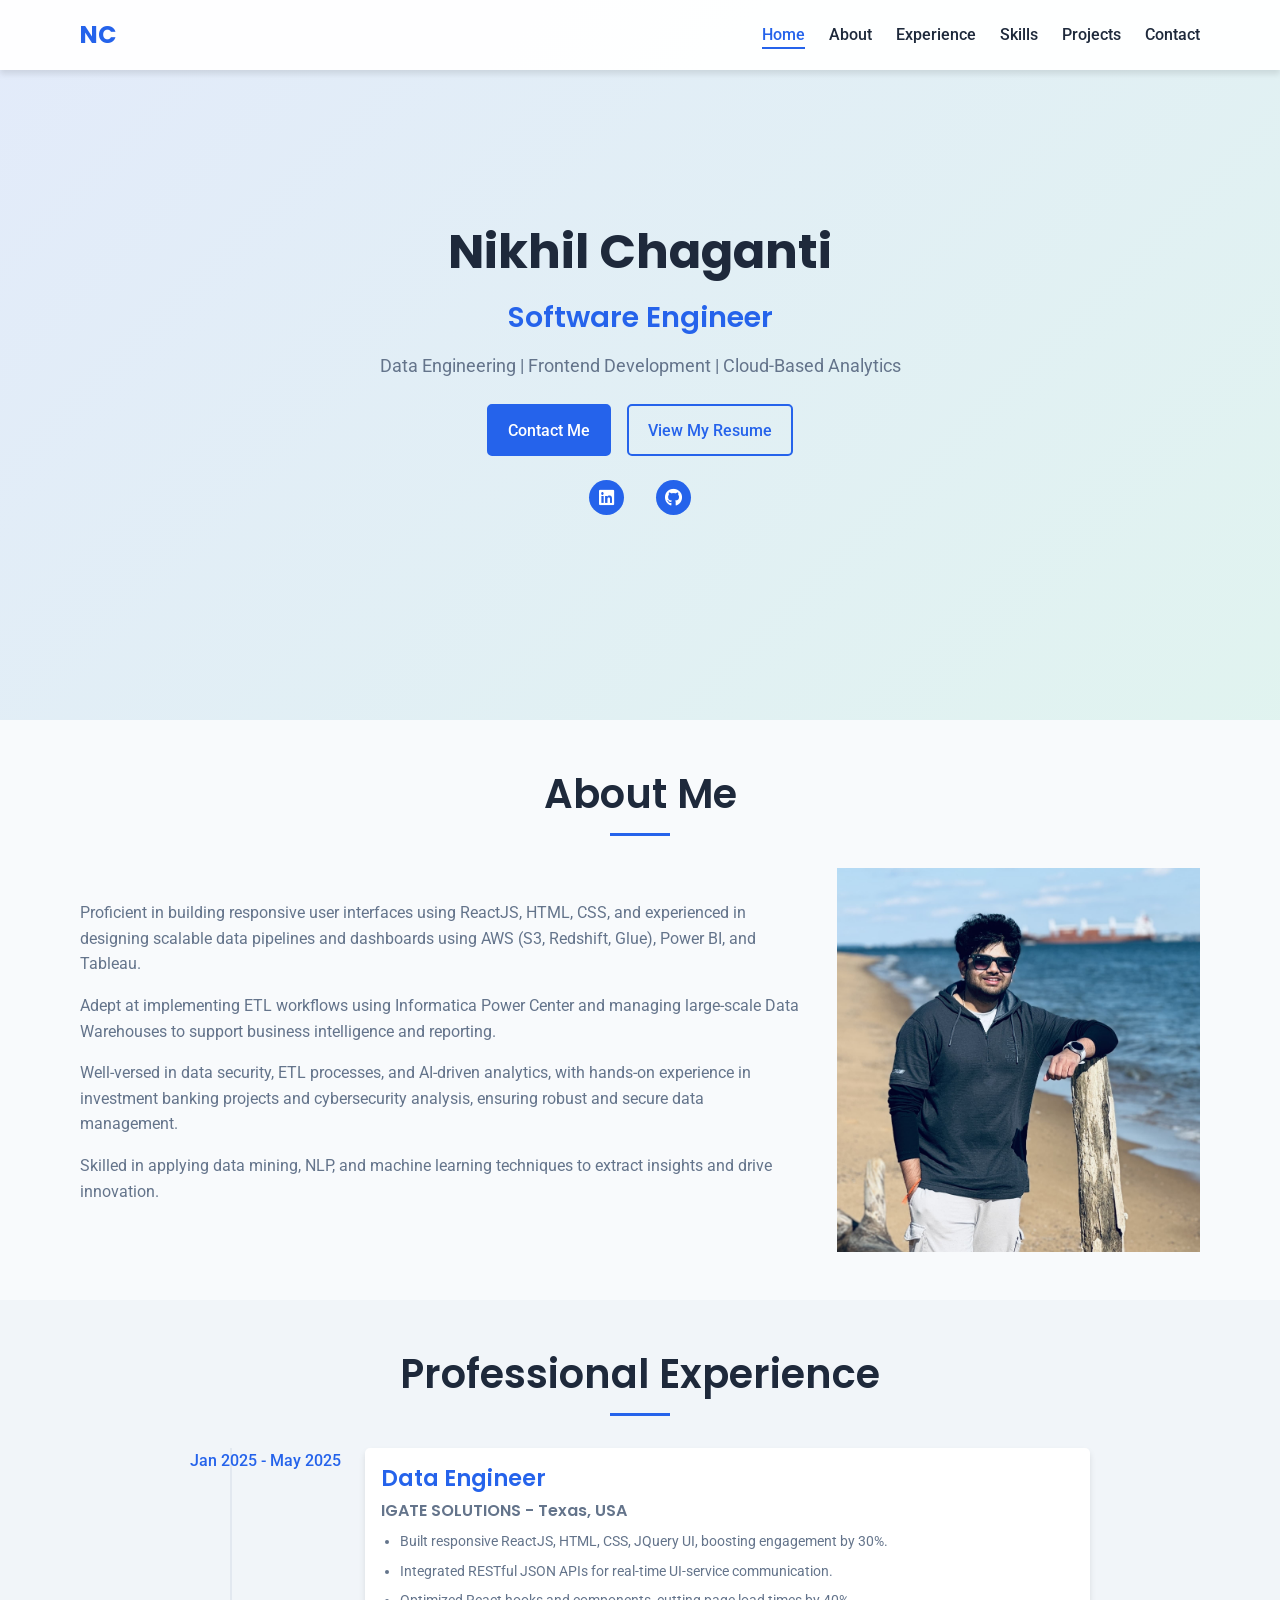
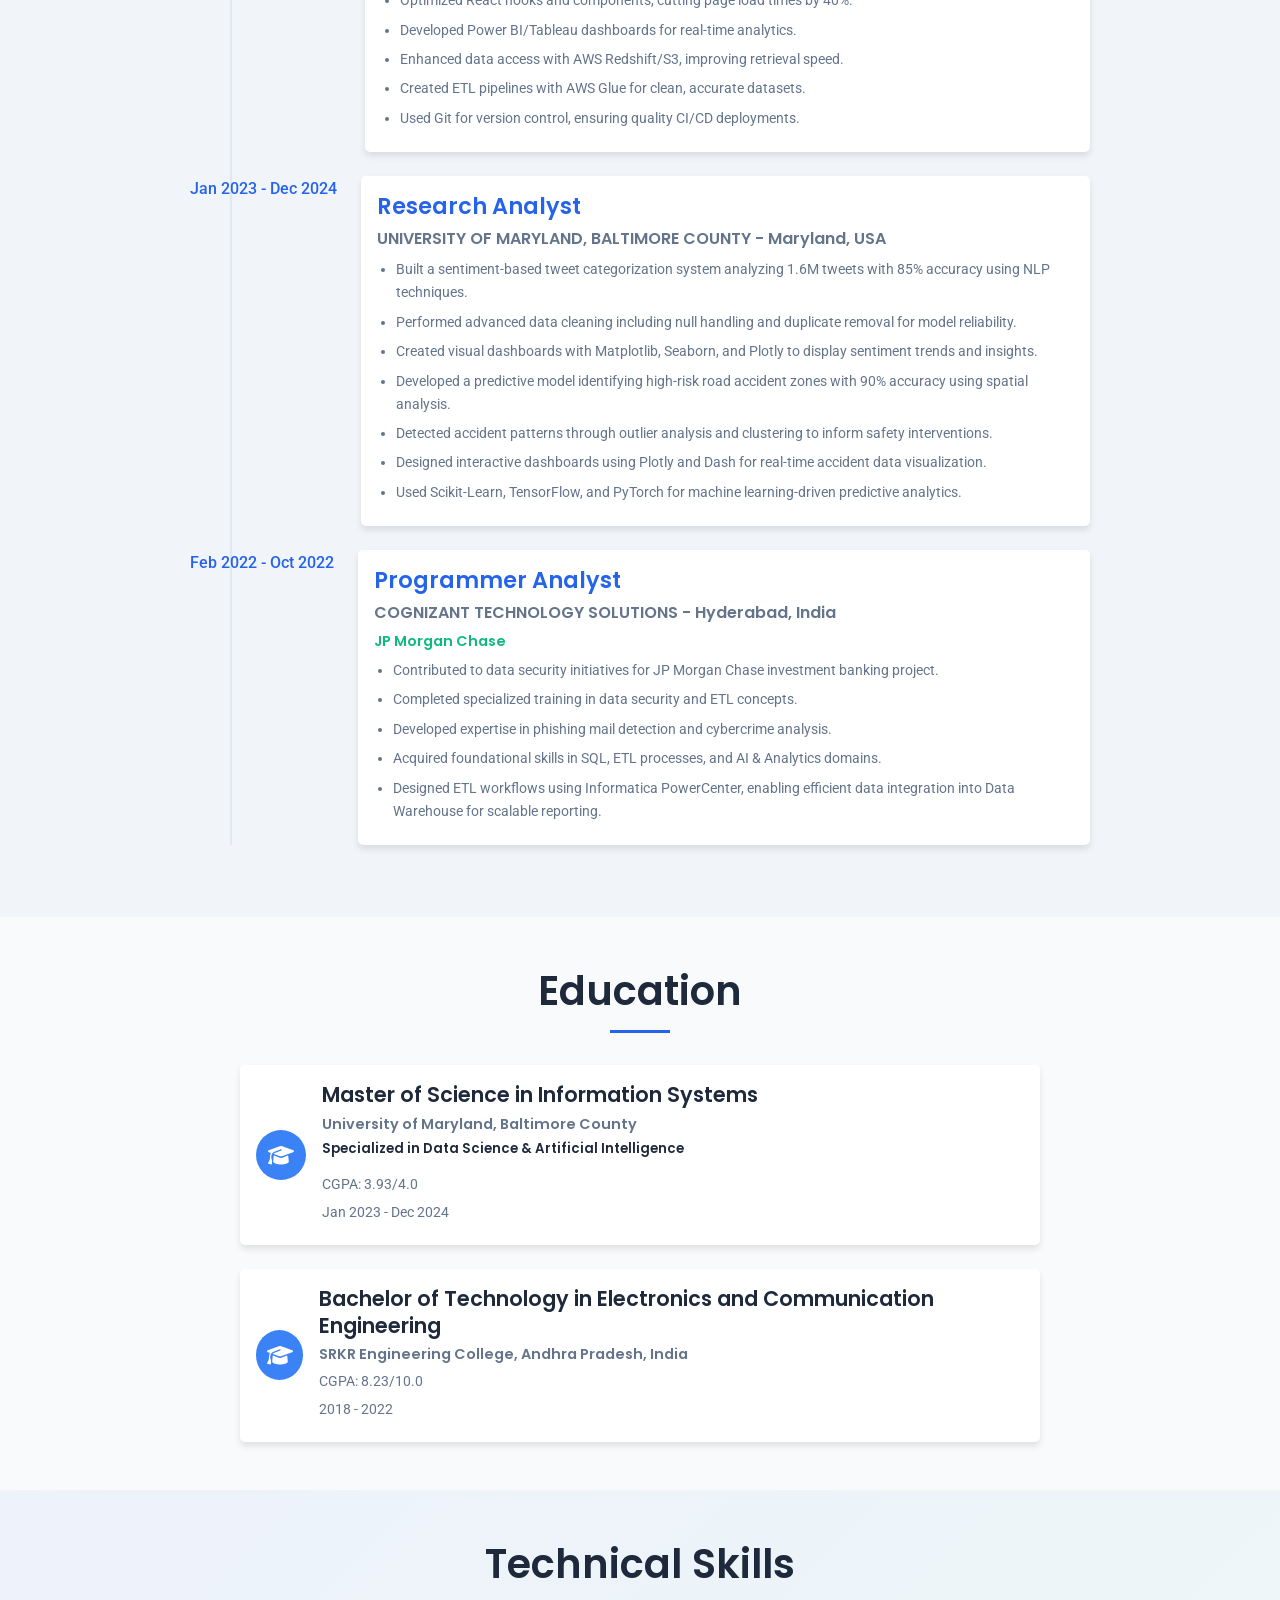
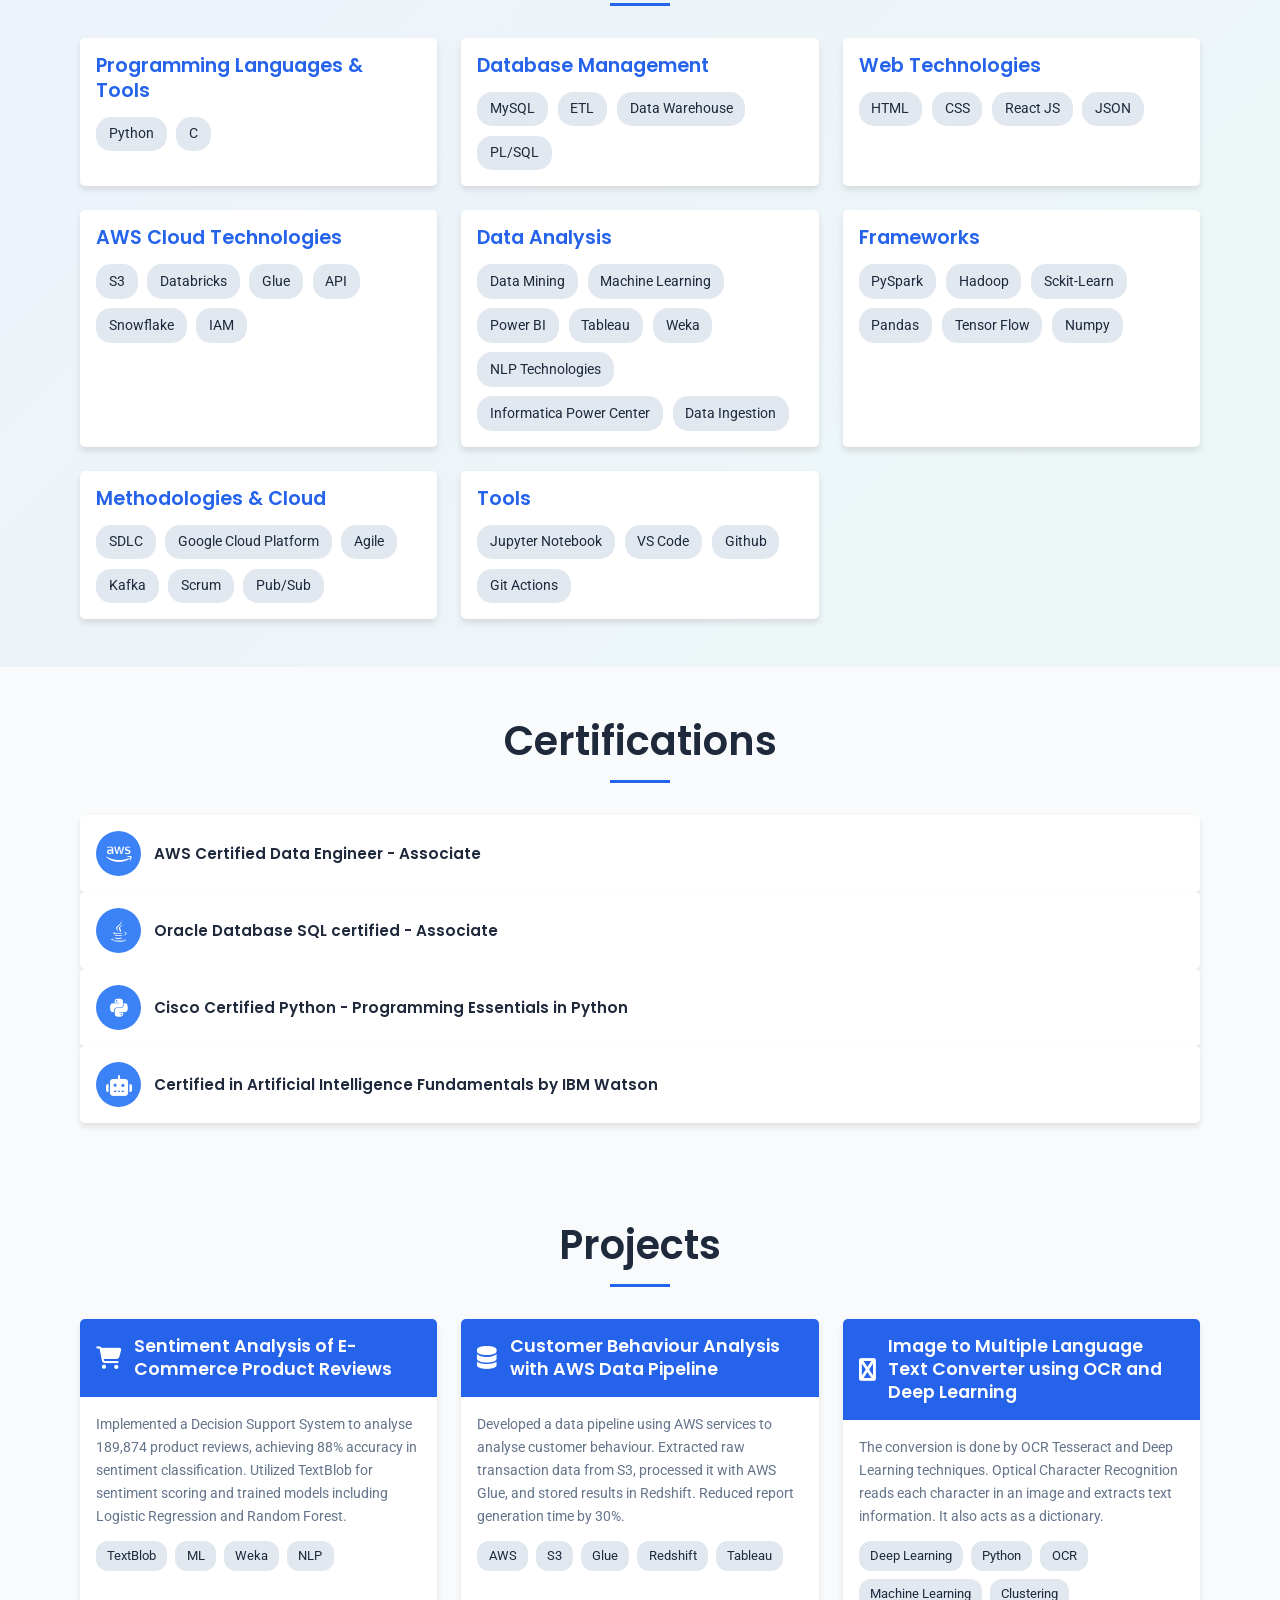
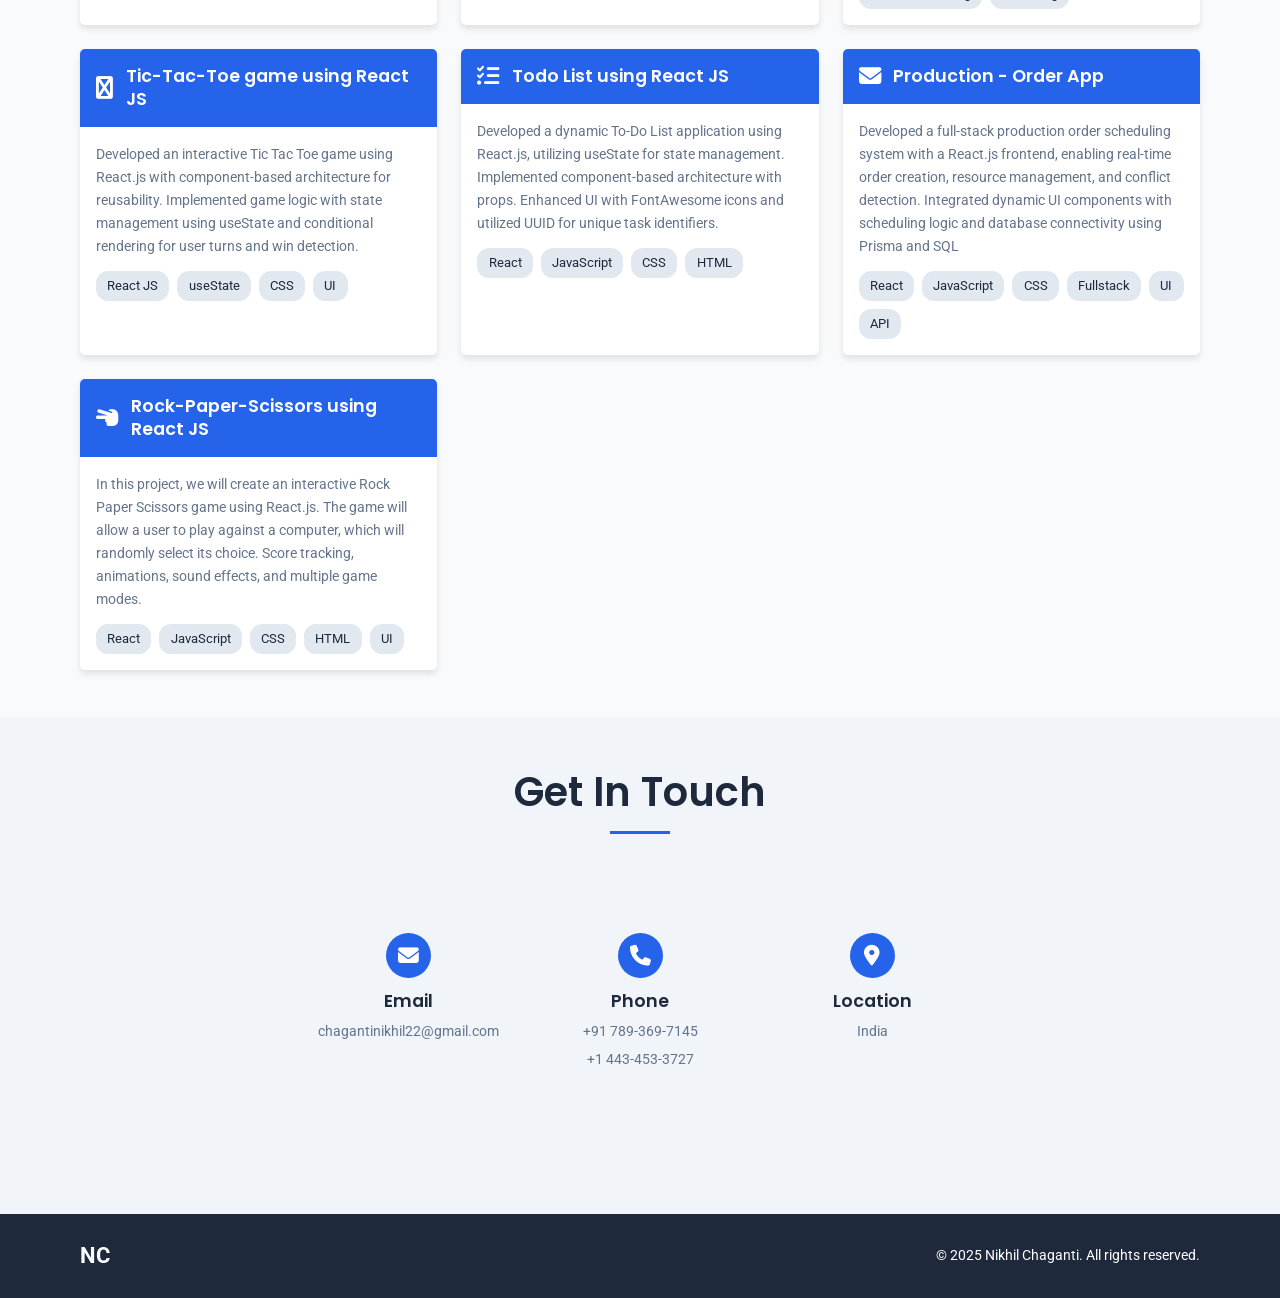
==== commit 94bc373b: "update data role" ====
--- a/index.html
+++ b/index.html
@@ -74,7 +74,7 @@
                         <span>Jan 2025 - May 2025</span>
                     </div>
                     <div class="timeline-content">
-                        <h3>Software Engineer</h3>
+                        <h3>Data Engineer</h3>
                         <h4>IGATE SOLUTIONS - Texas, USA</h4>
                         <ul>
                             <li>Built responsive ReactJS, HTML, CSS, JQuery UI, boosting engagement by 30%.</li>
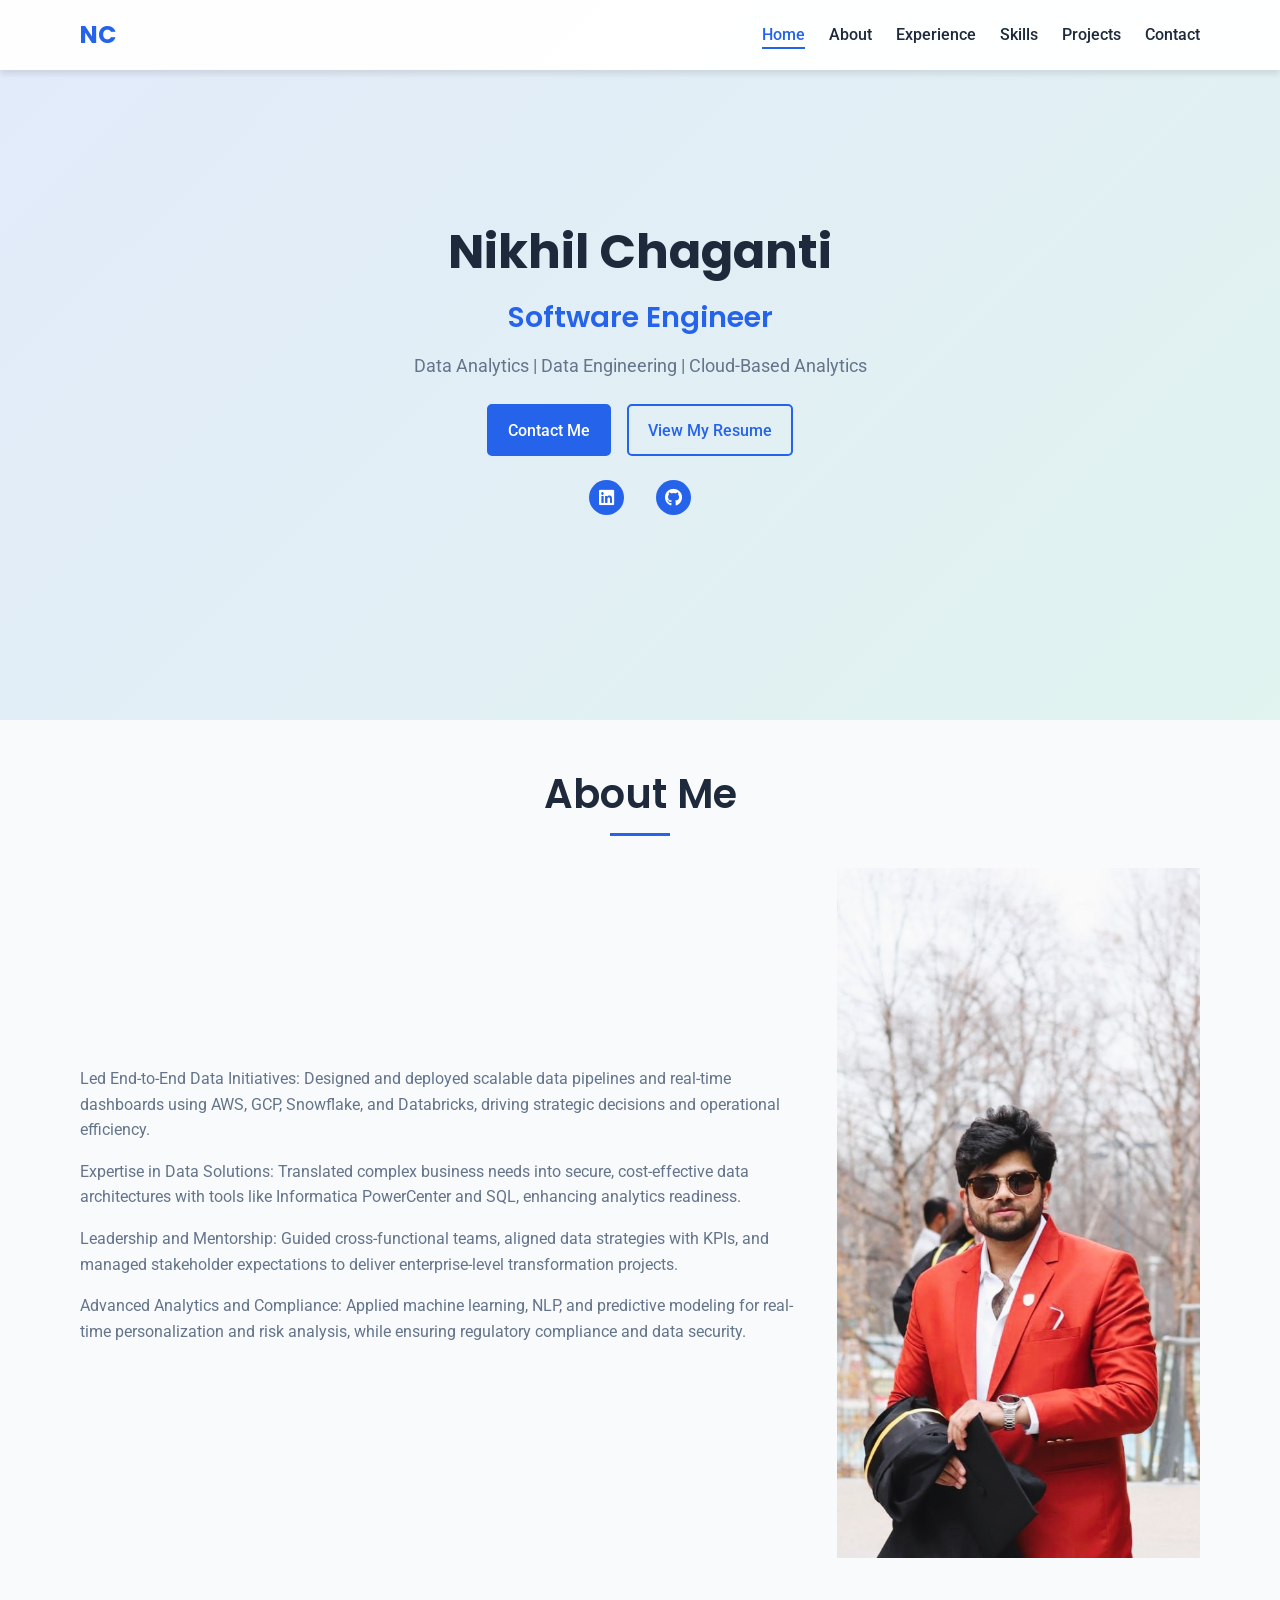
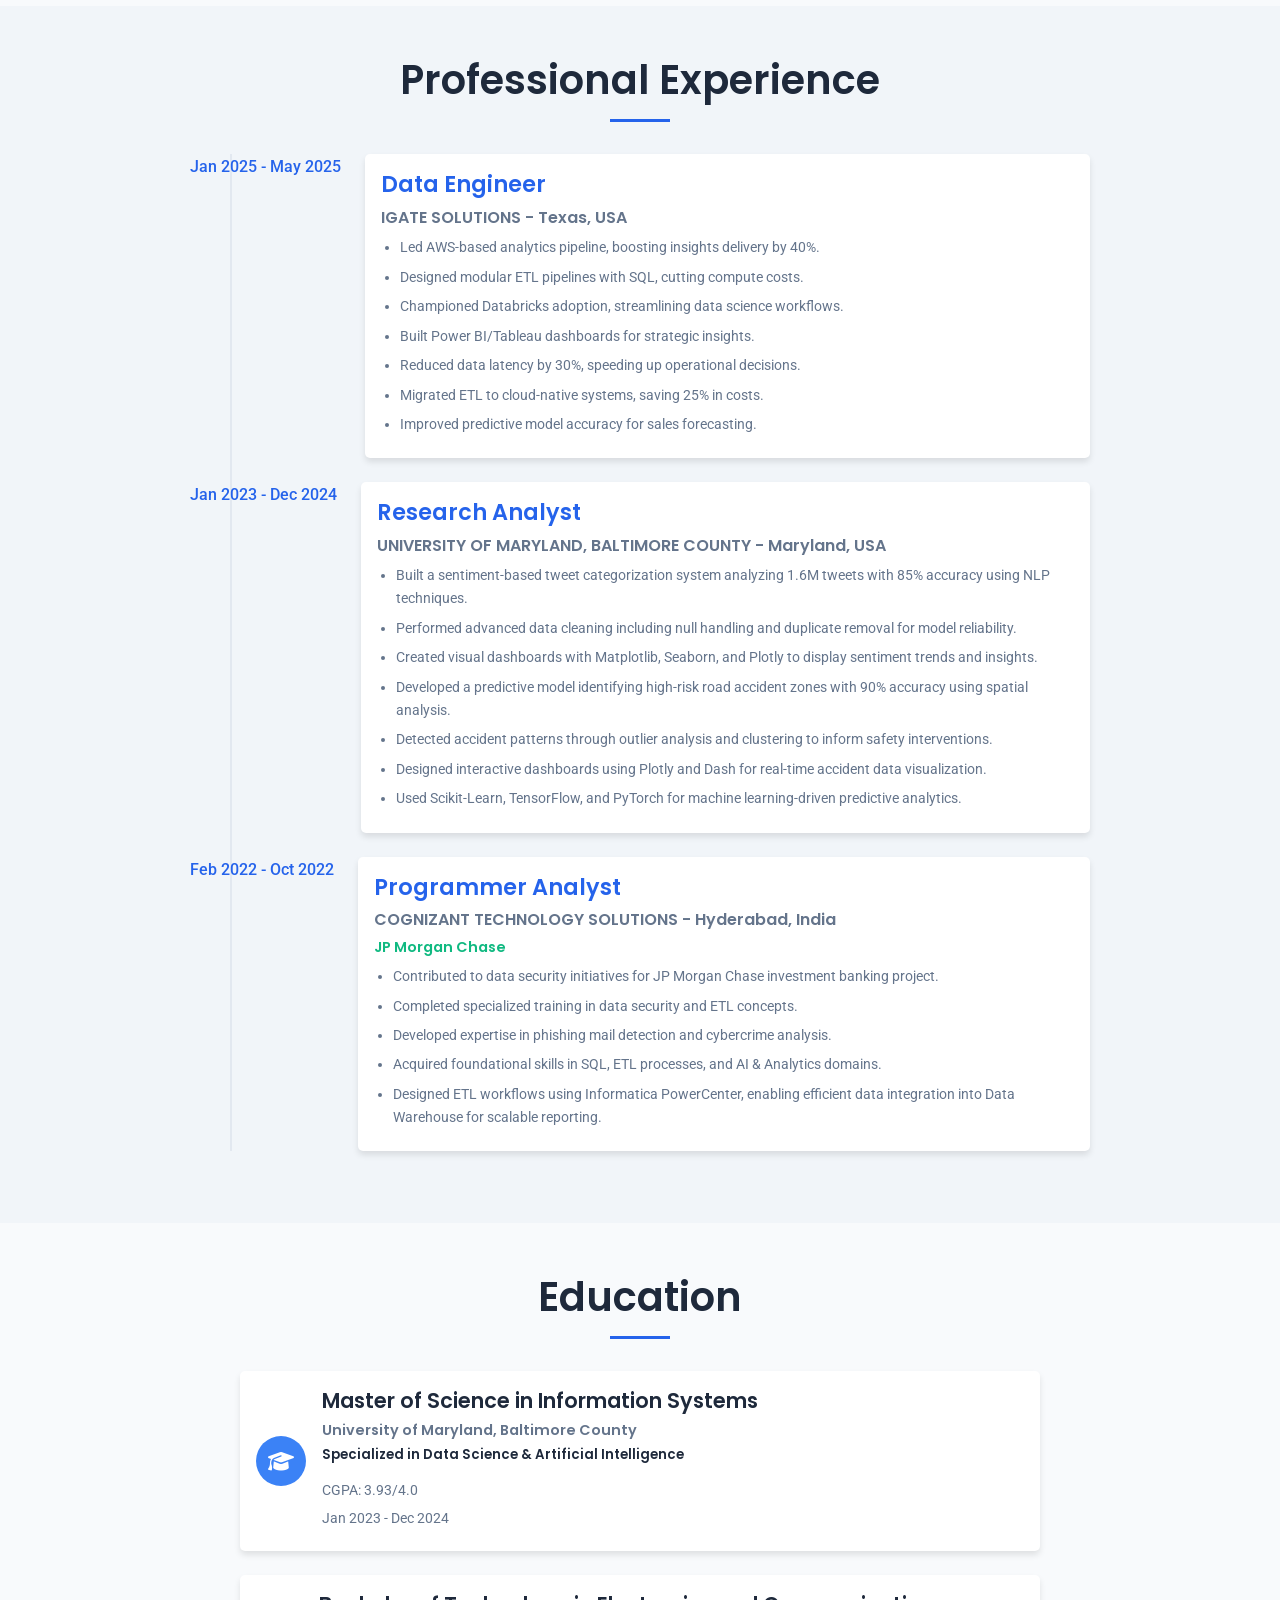
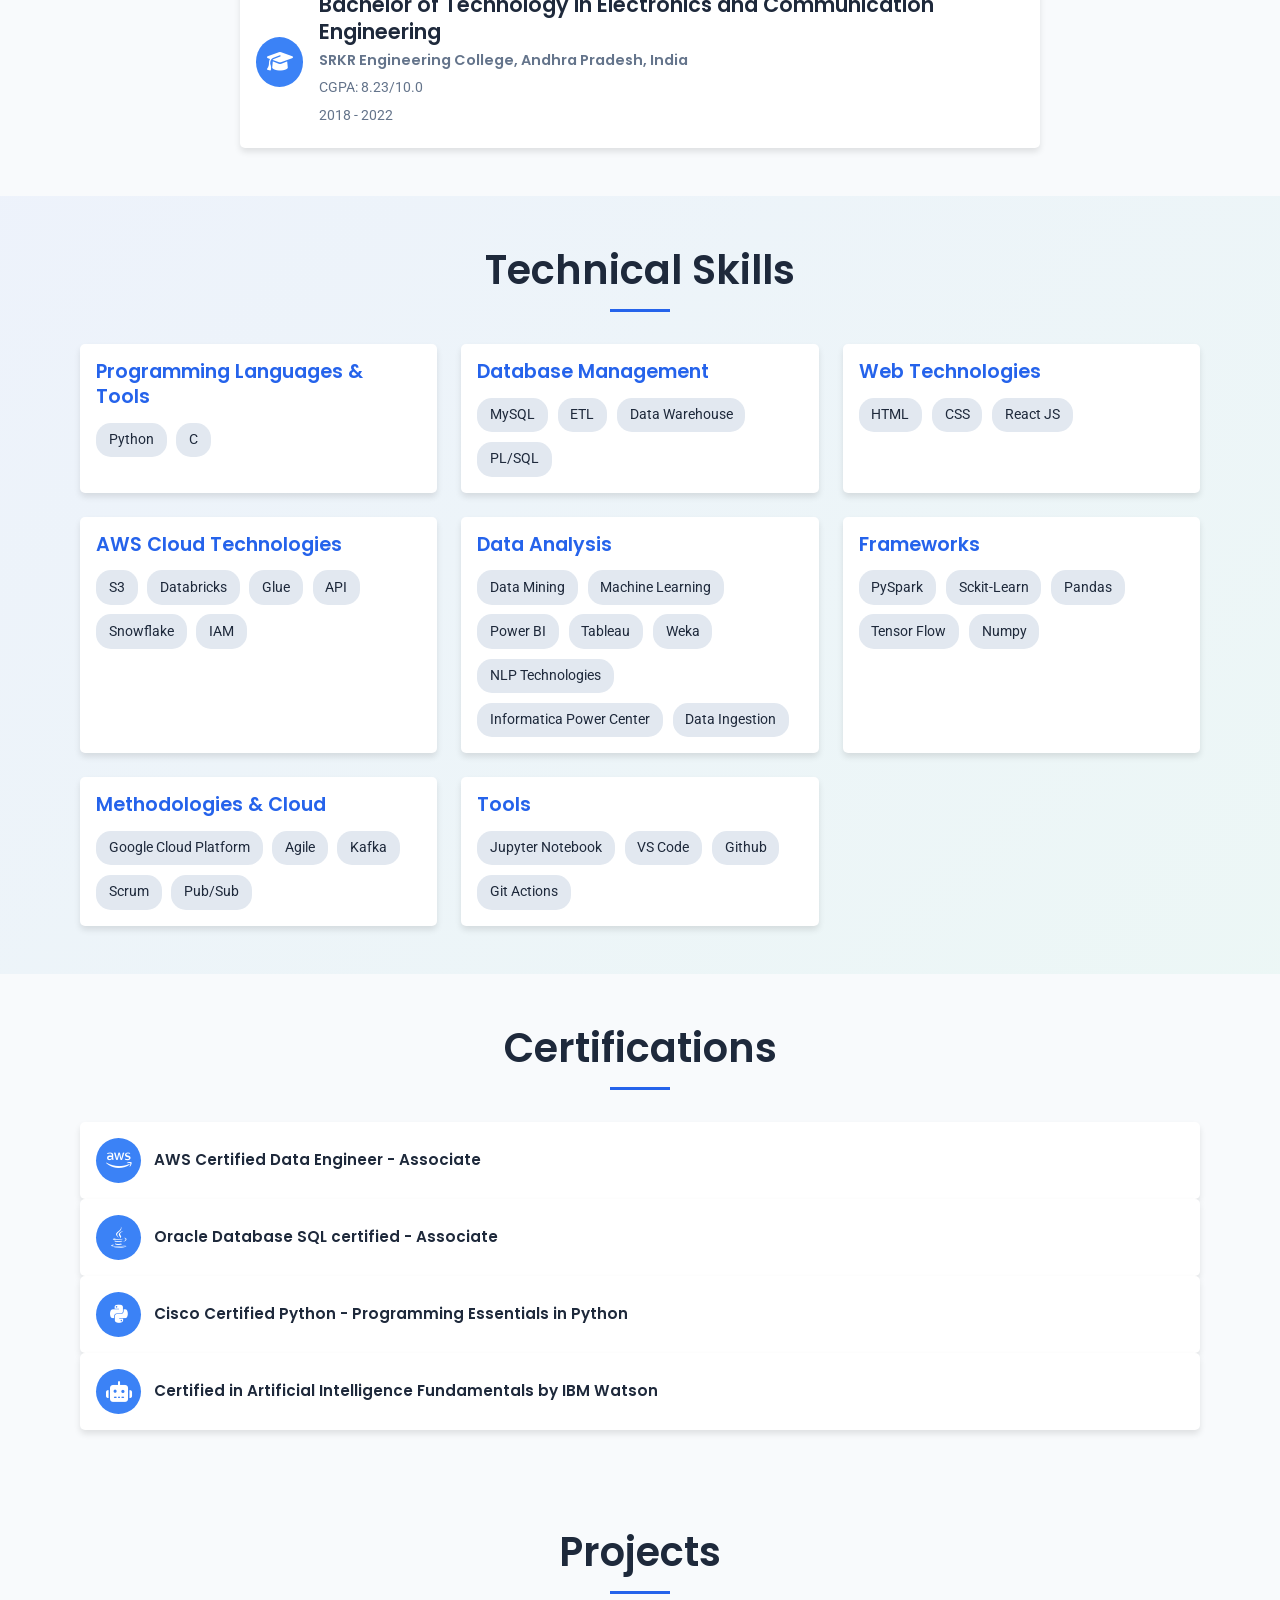
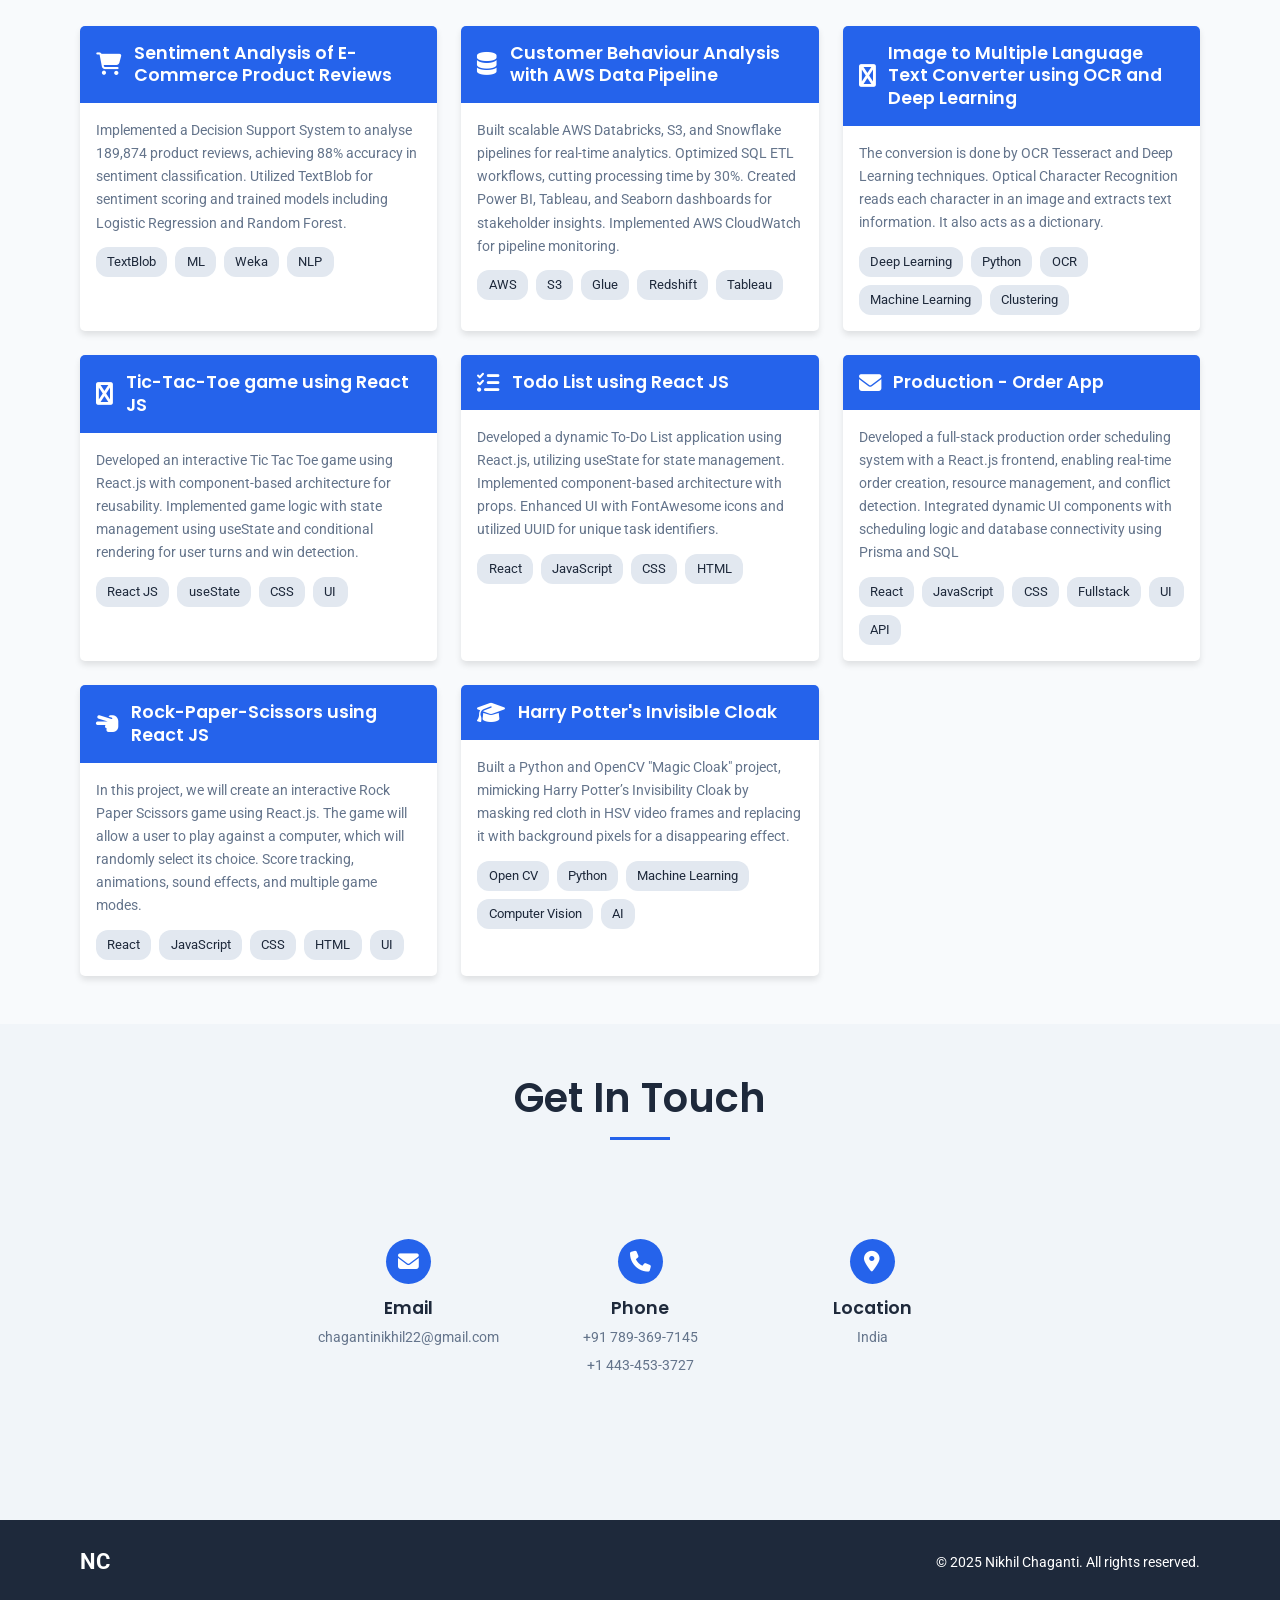
==== commit bcf99dfe: "updation" ====
--- a/index.html
+++ b/index.html
@@ -3,7 +3,7 @@
 <head>
     <meta charset="UTF-8">
     <meta name="viewport" content="width=device-width, initial-scale=1.0">
-    <title>Nikhil Chaganti | Software Engineer</title>
+    <title>Nikhil Chaganti | Data Engineer</title>
     <link rel="stylesheet" href="css/style.css">
     <link rel="stylesheet" href="https://cdnjs.cloudflare.com/ajax/libs/font-awesome/6.4.0/css/all.min.css">
     <link href="https://fonts.googleapis.com/css2?family=Poppins:wght@300;400;500;600;700&family=Roboto:wght@300;400;500;700&display=swap" rel="stylesheet">
@@ -35,7 +35,7 @@
             <div class="hero-content">
                 <h1>Nikhil Chaganti</h1>
                 <h2>Software Engineer</h2>
-                <p>Data Engineering | Frontend Development | Cloud-Based Analytics</p>
+                <p>Data Analytics | Data Engineering | Cloud-Based Analytics</p>
                 <div class="hero-buttons">
                     <a href="#contact" class="btn primary-btn">Contact Me</a>
                     <a href="resume.pdf" class="btn secondary-btn" target="_blank" rel="noopener noreferrer">View My Resume</a>
@@ -53,10 +53,10 @@
             <h2 class="section-title">About Me</h2>
             <div class="about-content">
                 <div class="about-text">
-                    <p>Proficient in building responsive user interfaces using ReactJS, HTML, CSS, and experienced in designing scalable data pipelines and dashboards using AWS (S3, Redshift, Glue), Power BI, and Tableau. </p>
-                    <p>Adept at implementing ETL workflows using Informatica Power Center and managing large-scale Data Warehouses to support business intelligence and reporting.</p>
-                    <p>Well-versed in data security, ETL processes, and AI-driven analytics, with hands-on experience in investment banking projects and cybersecurity analysis, ensuring robust and secure data management. </p>
-                    <p>Skilled in applying data mining, NLP, and machine learning techniques to extract insights and drive innovation.</p>
+                    <p>Led End-to-End Data Initiatives: Designed and deployed scalable data pipelines and real-time dashboards using AWS, GCP, Snowflake, and Databricks, driving strategic decisions and operational efficiency.
+                    <p>Expertise in Data Solutions: Translated complex business needs into secure, cost-effective data architectures with tools like Informatica PowerCenter and SQL, enhancing analytics readiness.</p>
+                    <p>Leadership and Mentorship: Guided cross-functional teams, aligned data strategies with KPIs, and managed stakeholder expectations to deliver enterprise-level transformation projects.</p>
+                    <p>Advanced Analytics and Compliance: Applied machine learning, NLP, and predictive modeling for real-time personalization and risk analysis, while ensuring regulatory compliance and data security.</p></p>
                 </div>
                 <div class="about-image">
                     <img src="portfolio_img.jpeg" alt="Nikhil Chaganti" class="profile-image">
@@ -77,13 +77,13 @@
                         <h3>Data Engineer</h3>
                         <h4>IGATE SOLUTIONS - Texas, USA</h4>
                         <ul>
-                            <li>Built responsive ReactJS, HTML, CSS, JQuery UI, boosting engagement by 30%.</li>
-                            <li>Integrated RESTful JSON APIs for real-time UI-service communication.</li>
-                            <li>Optimized React hooks and components, cutting page load times by 40%.</li>
-                            <li>Developed Power BI/Tableau dashboards for real-time analytics.</li>
-                            <li>Enhanced data access with AWS Redshift/S3, improving retrieval speed.</li>
-                            <li>Created ETL pipelines with AWS Glue for clean, accurate datasets.</li>
-                            <li>Used Git for version control, ensuring quality CI/CD deployments.</li>
+                            <li>Led AWS-based analytics pipeline, boosting insights delivery by 40%.</li>
+                            <li>Designed modular ETL pipelines with SQL, cutting compute costs.</li>
+                            <li>Championed Databricks adoption, streamlining data science workflows.</li>
+                            <li>Built Power BI/Tableau dashboards for strategic insights.</li>
+                            <li>Reduced data latency by 30%, speeding up operational decisions.</li>
+                            <li>Migrated ETL to cloud-native systems, saving 25% in costs.</li>
+                            <li>Improved predictive model accuracy for sales forecasting.</li>
                         </ul>
                     </div>
                 </div>
@@ -185,7 +185,6 @@
                         <div class="skill-item">HTML</div>
                         <div class="skill-item">CSS</div>
                         <div class="skill-item">React JS</div>
-                        <div class="skill-item">JSON</div>
                     </div>
                 </div>
                 <div class="skill-category">
@@ -216,7 +215,6 @@
                     <h3>Frameworks</h3>
                     <div class="skill-items">
                         <div class="skill-item">PySpark</div>
-                        <div class="skill-item">Hadoop</div>
                         <div class="skill-item">Sckit-Learn</div>
                         <div class="skill-item">Pandas</div>
                         <div class="skill-item">Tensor Flow</div>
@@ -226,7 +224,6 @@
                 <div class="skill-category">
                     <h3>Methodologies & Cloud</h3>
                     <div class="skill-items">
-                        <div class="skill-item">SDLC</div>
                         <div class="skill-item">Google Cloud Platform</div>
                         <div class="skill-item">Agile</div>
                         <div class="skill-item">Kafka</div>
@@ -313,7 +310,7 @@
                         <h3>Customer Behaviour Analysis with AWS Data Pipeline</h3>
                     </div>
                     <div class="project-body">
-                        <p>Developed a data pipeline using AWS services to analyse customer behaviour. Extracted raw transaction data from S3, processed it with AWS Glue, and stored results in Redshift. Reduced report generation time by 30%.</p>
+                        <p>Built scalable AWS Databricks, S3, and Snowflake pipelines for real-time analytics. Optimized SQL ETL workflows, cutting processing time by 30%. Created Power BI, Tableau, and Seaborn dashboards for stakeholder insights. Implemented AWS CloudWatch for pipeline monitoring.</p>
                         <div class="tech-stack">
                             <span class="tech-tag">AWS</span>
                             <span class="tech-tag">S3</span>
@@ -399,6 +396,22 @@
                             <span class="tech-tag">CSS</span>
                             <span class="tech-tag">HTML</span>
                             <span class="tech-tag">UI</span>
+                        </div>
+                    </div>
+                </div>
+                <div class="project-card">
+                    <div class="project-header">
+                        <i class="fas fa-graduation-cap"></i>
+                        <h3>Harry Potter's Invisible Cloak</h3>
+                    </div>
+                    <div class="project-body">
+                        <p>Built a Python and OpenCV "Magic Cloak" project, mimicking Harry Potter’s Invisibility Cloak by masking red cloth in HSV video frames and replacing it with background pixels for a disappearing effect.</p>
+                        <div class="tech-stack">
+                            <span class="tech-tag">Open CV</span>
+                            <span class="tech-tag">Python</span>
+                            <span class="tech-tag">Machine Learning</span>
+                            <span class="tech-tag">Computer Vision</span>
+                            <span class="tech-tag">AI</span>
                         </div>
                     </div>
                 </div>
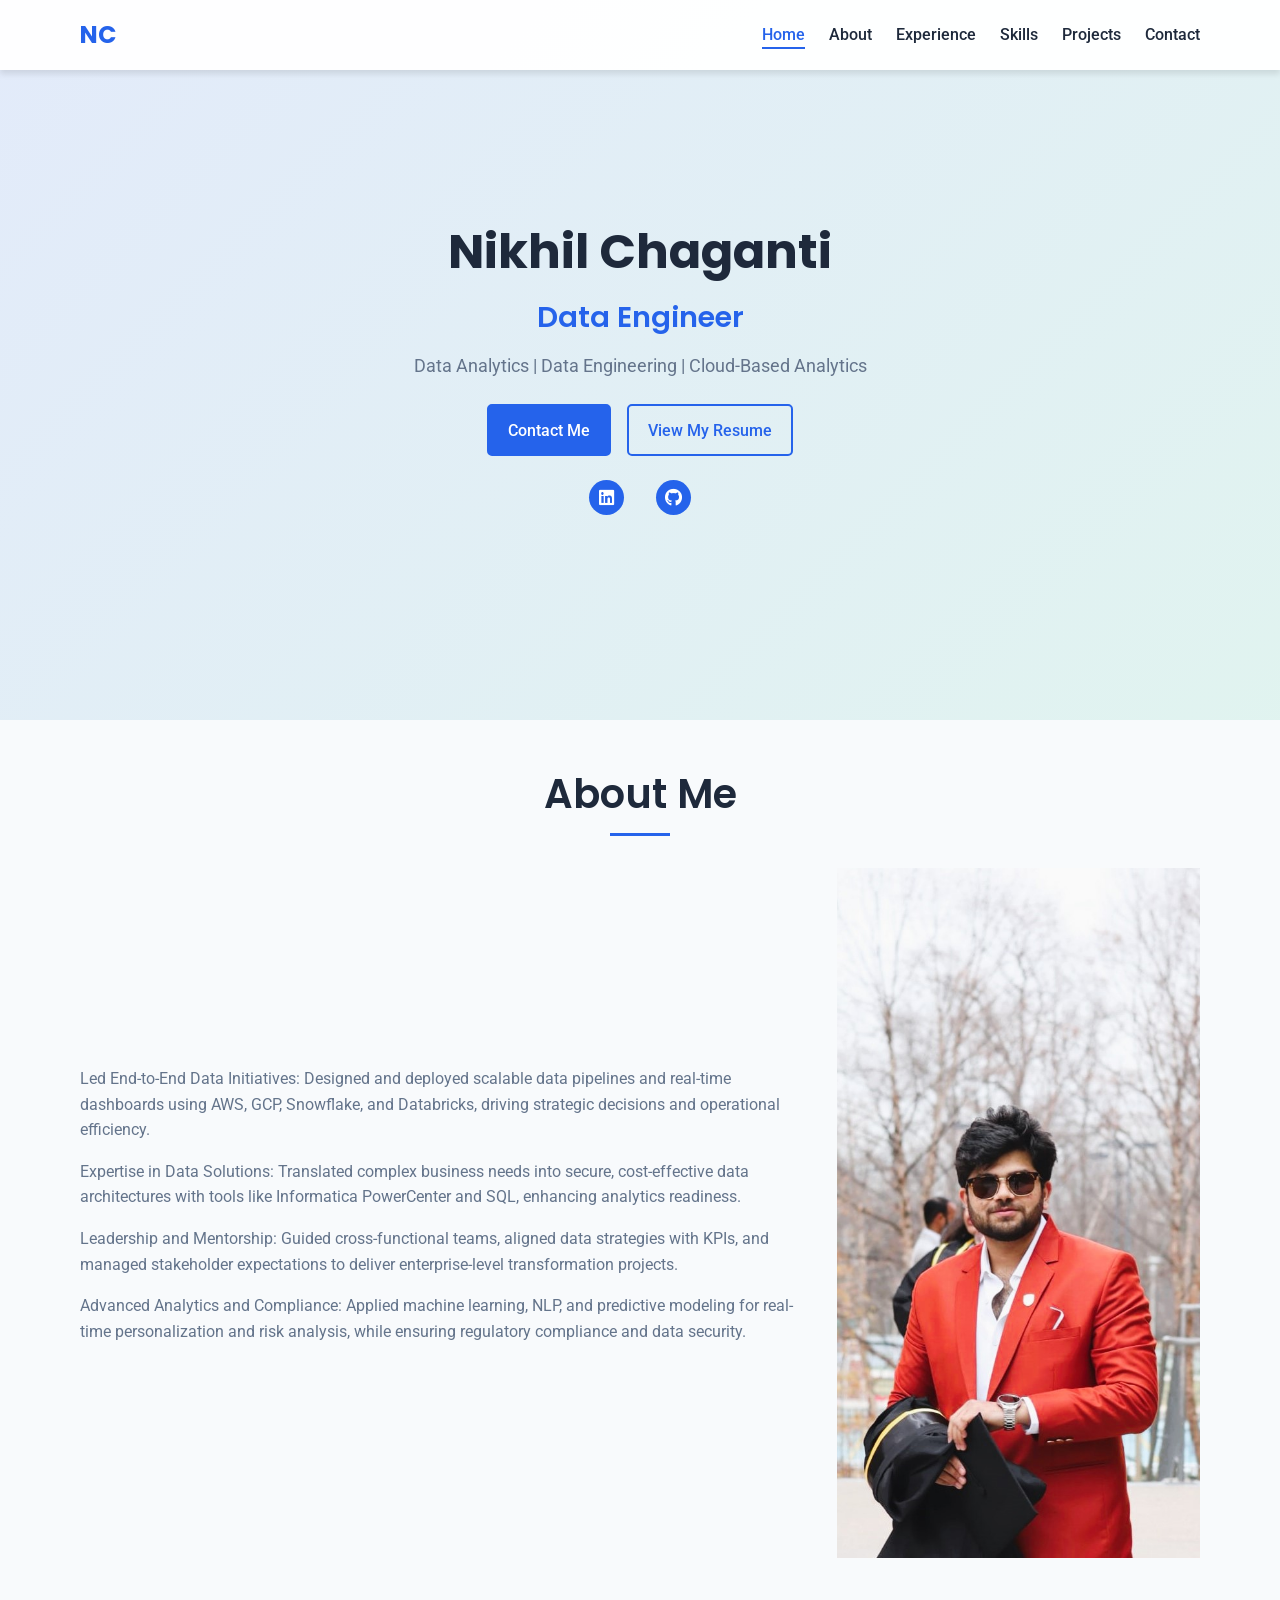
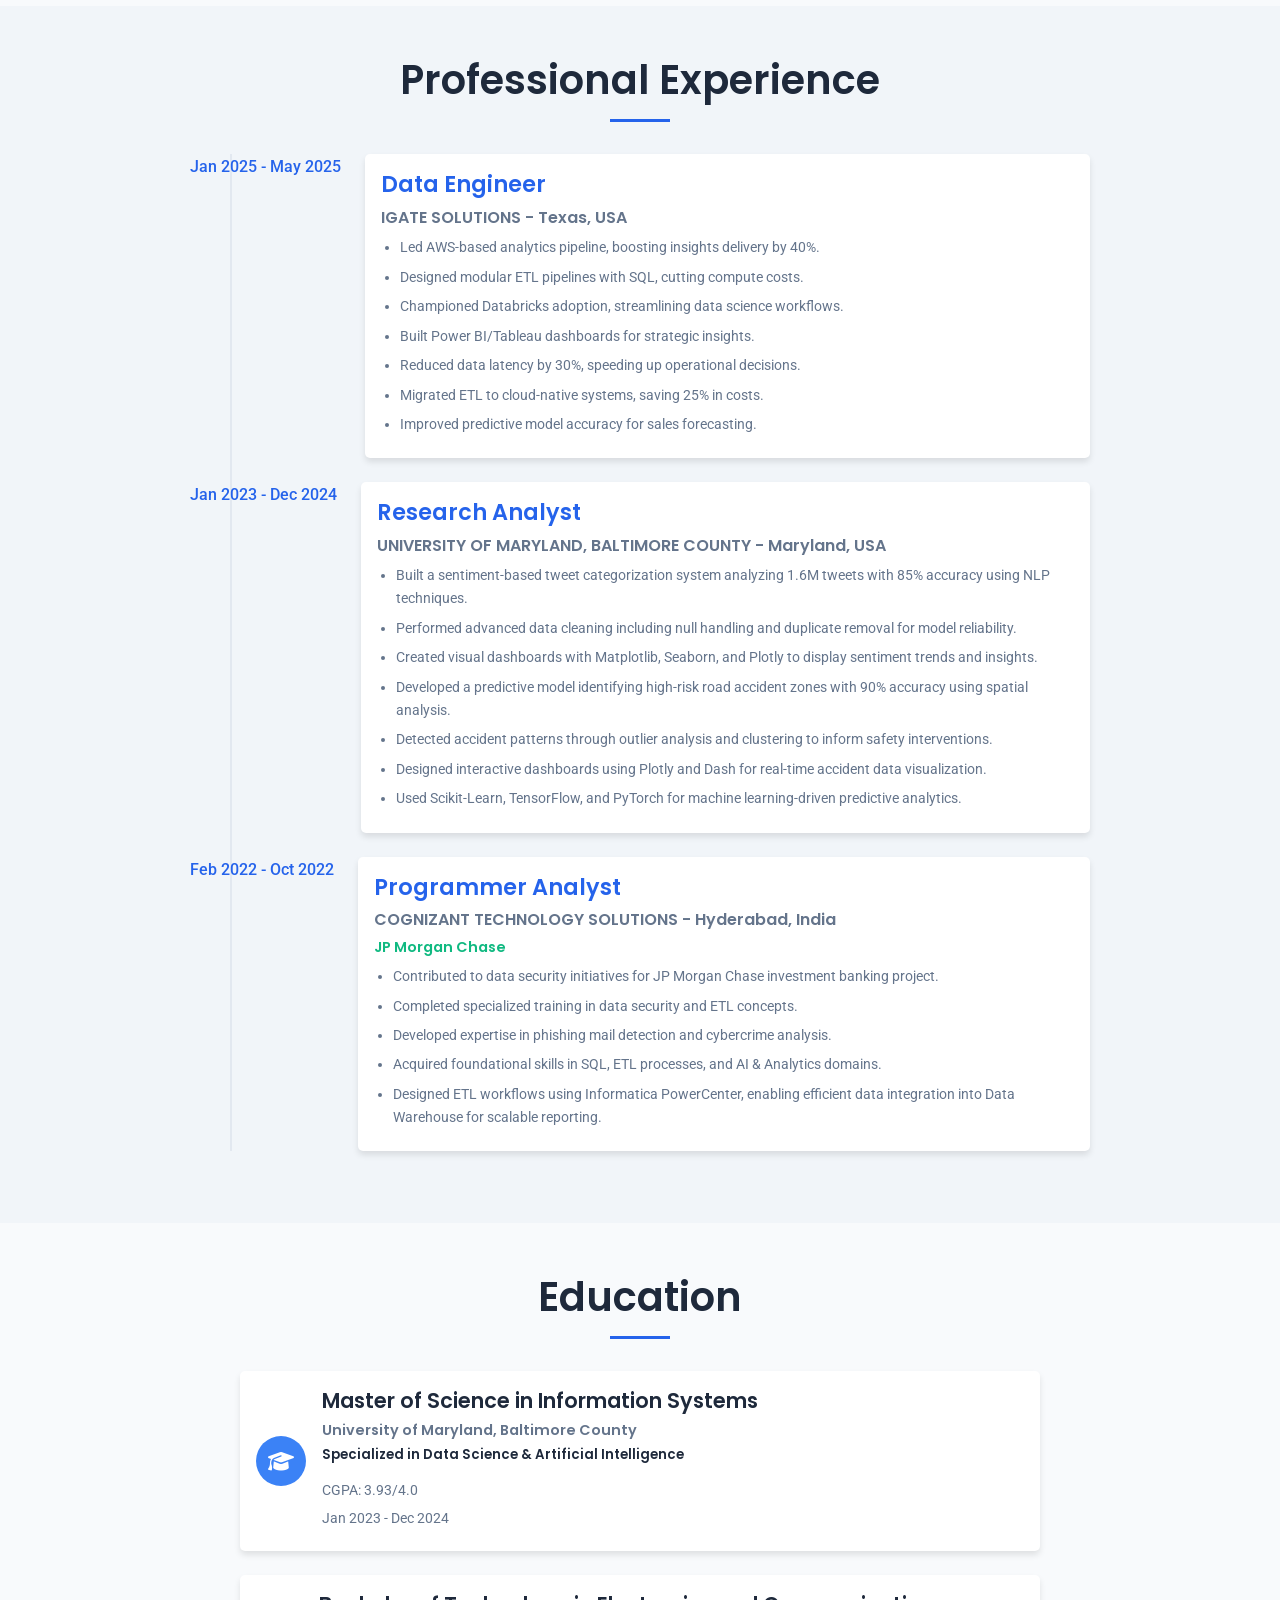
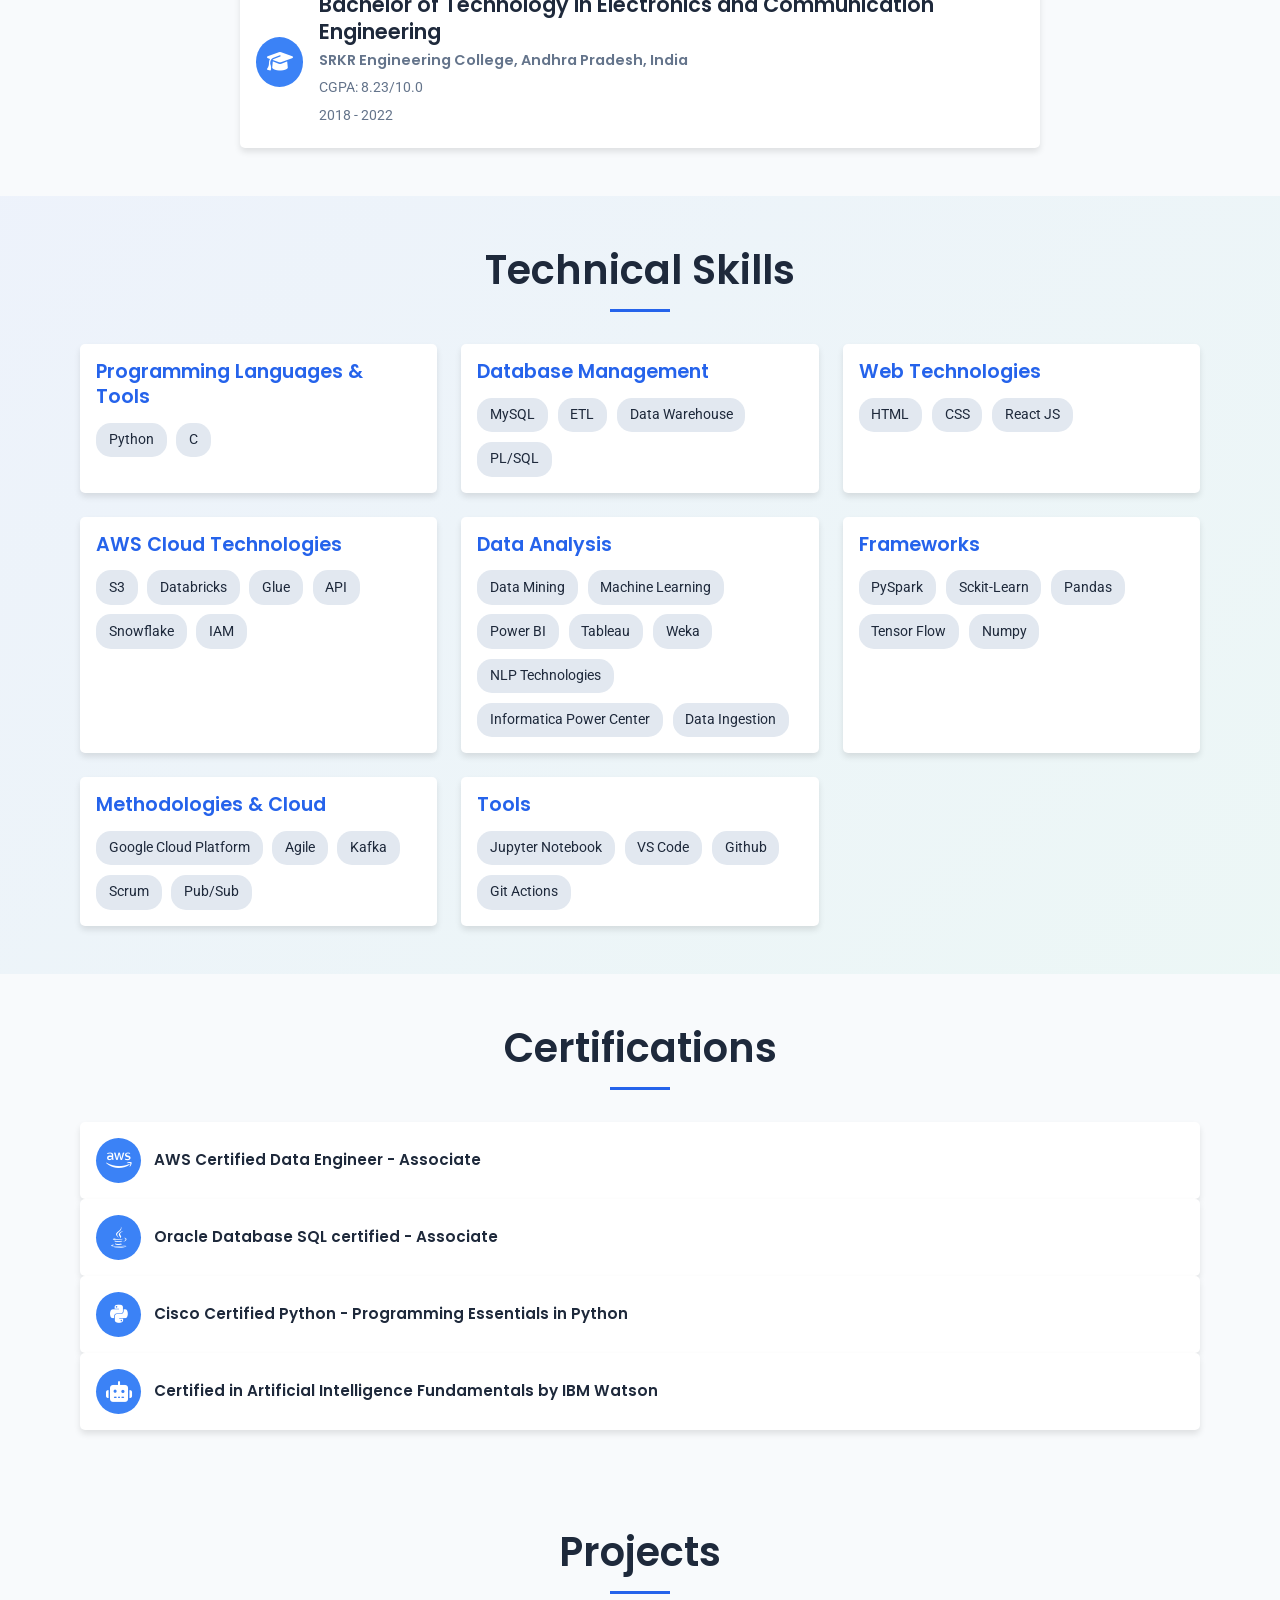
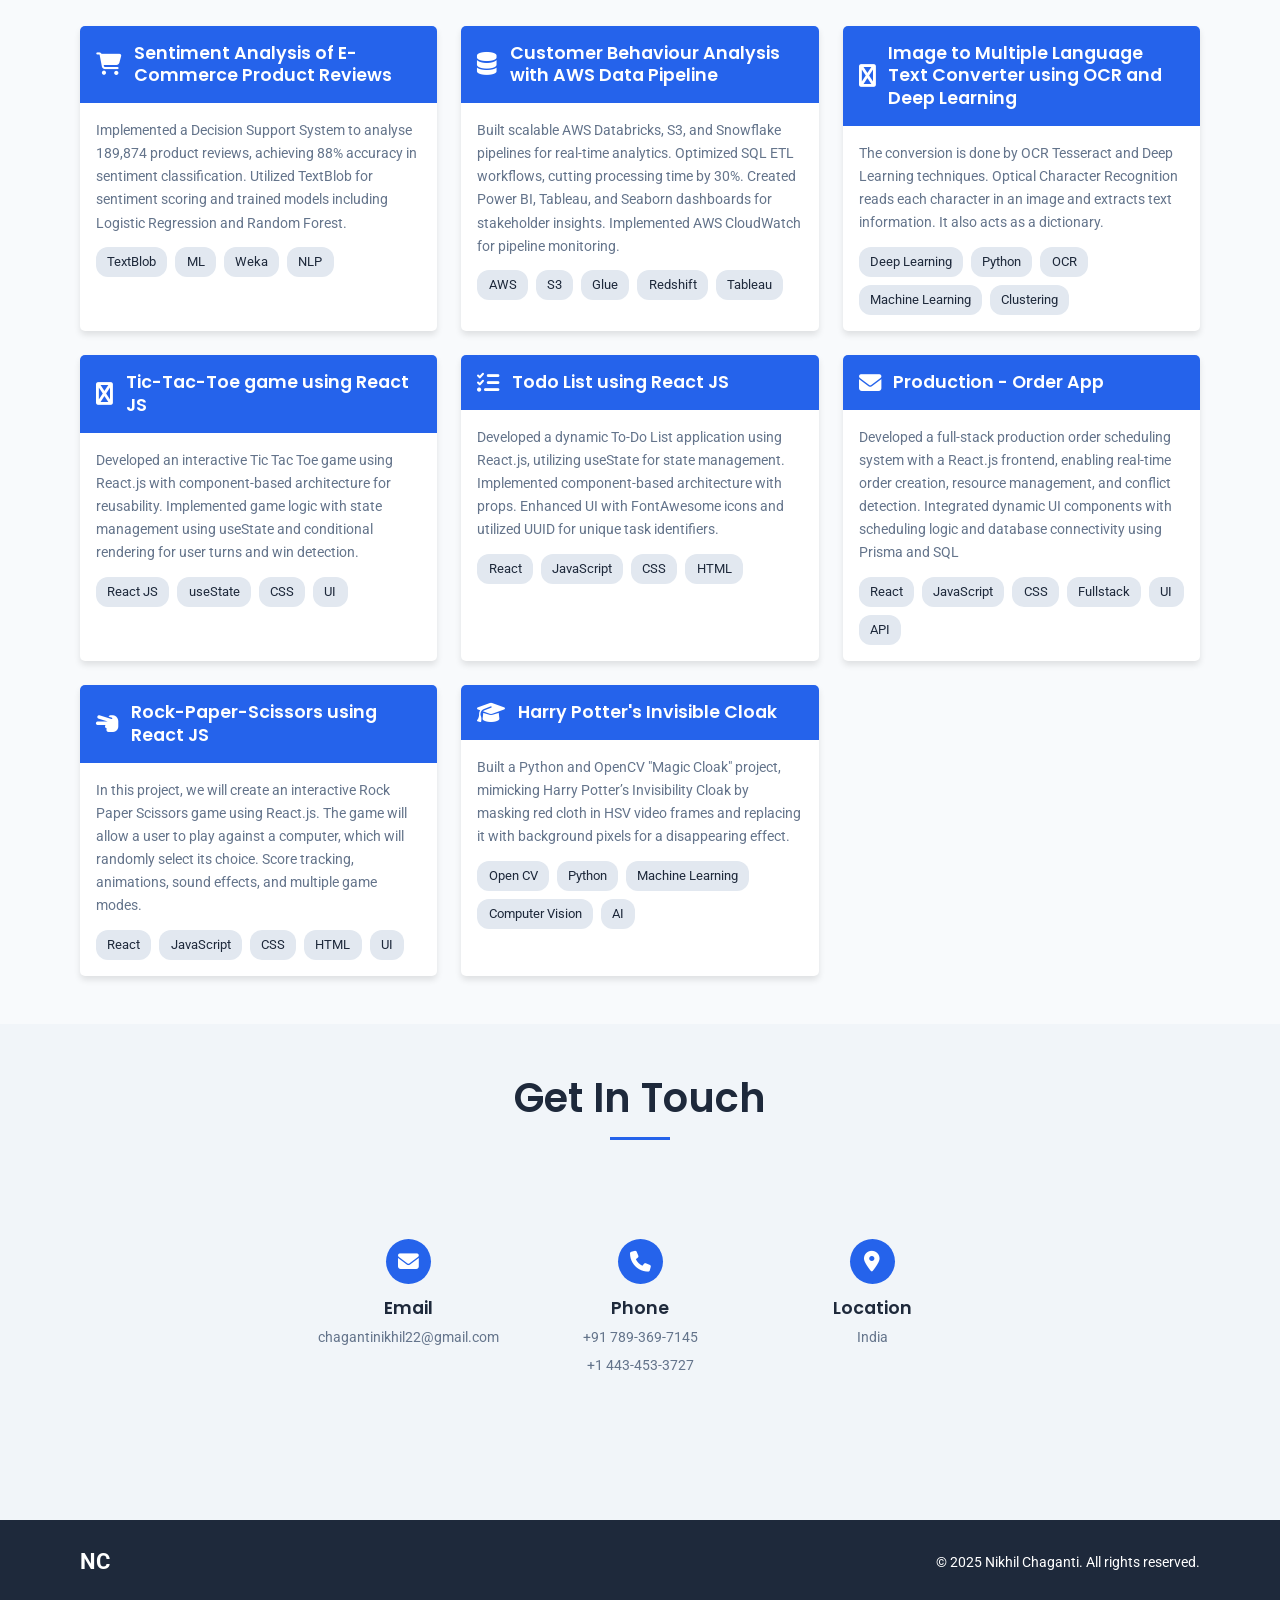
==== commit b8839693: "data engineer" ====
--- a/index.html
+++ b/index.html
@@ -34,7 +34,7 @@
         <div class="container">
             <div class="hero-content">
                 <h1>Nikhil Chaganti</h1>
-                <h2>Software Engineer</h2>
+                <h2>Data Engineer</h2>
                 <p>Data Analytics | Data Engineering | Cloud-Based Analytics</p>
                 <div class="hero-buttons">
                     <a href="#contact" class="btn primary-btn">Contact Me</a>
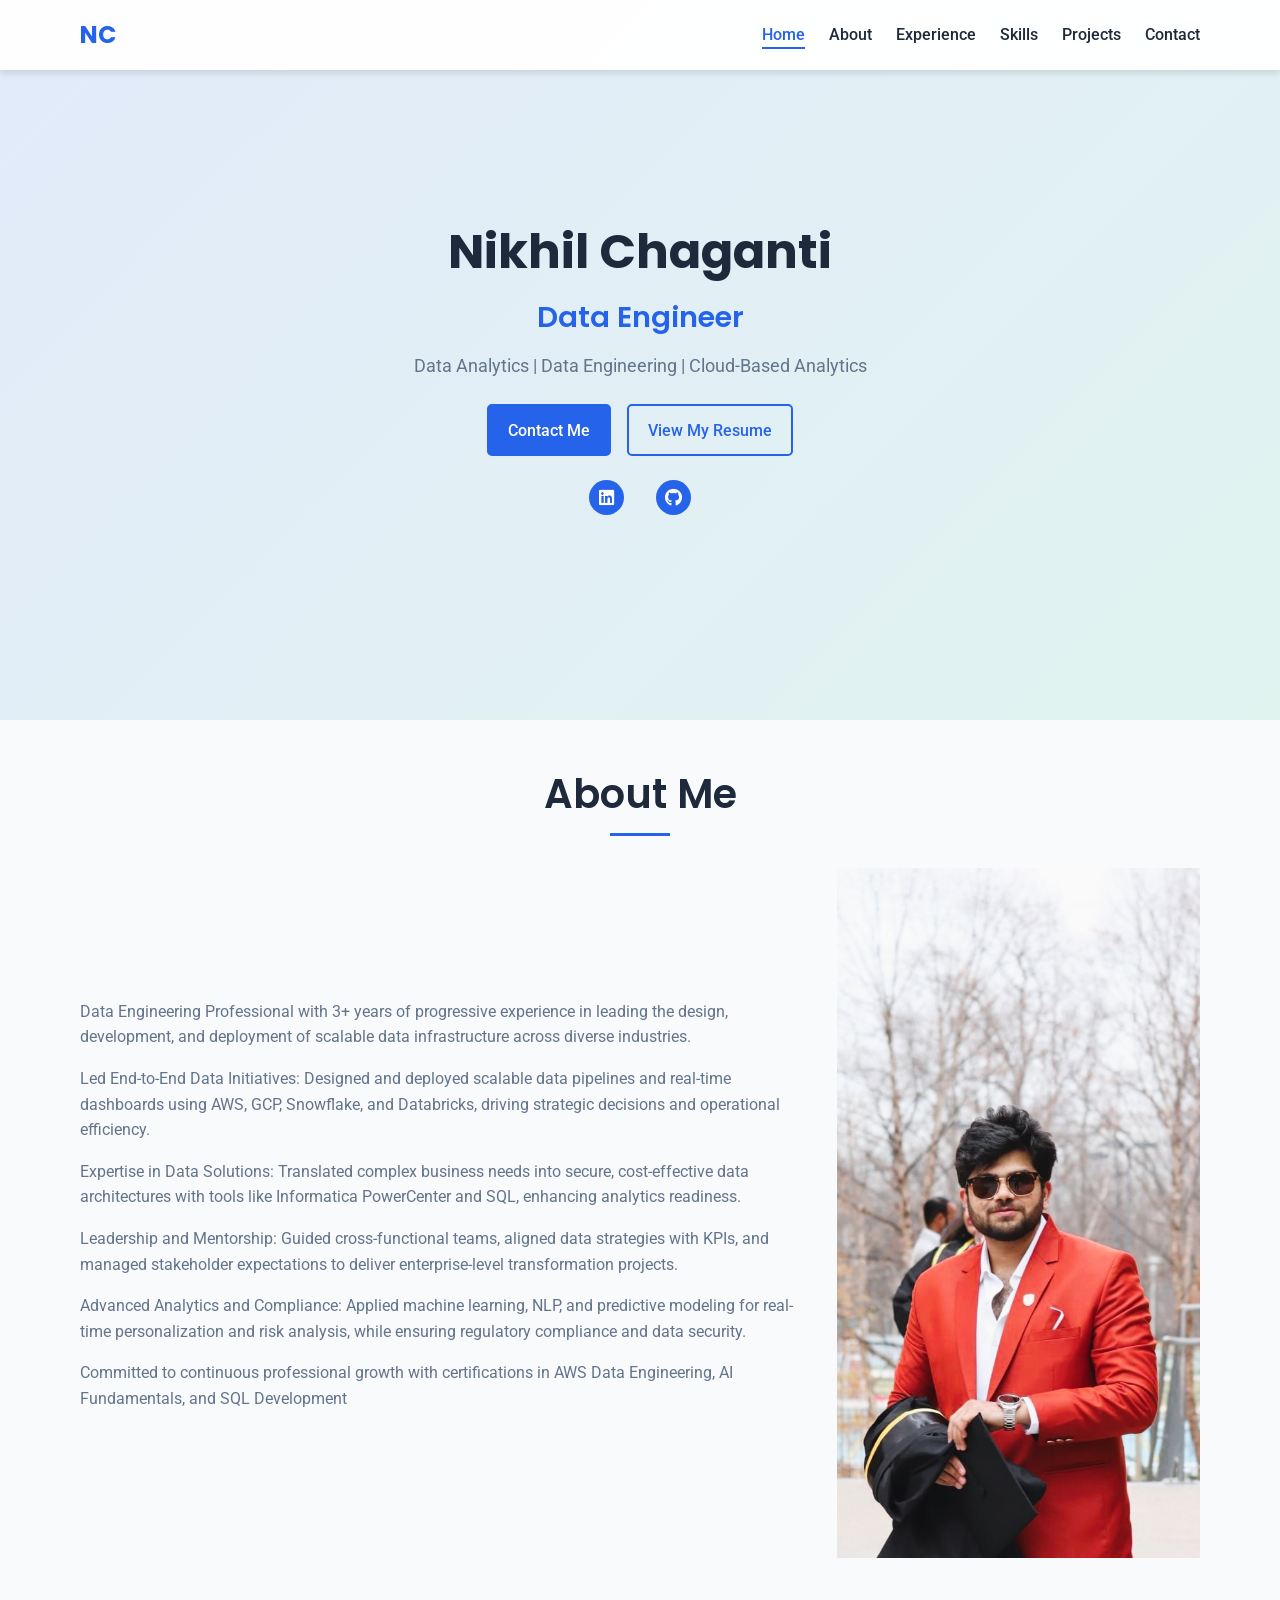
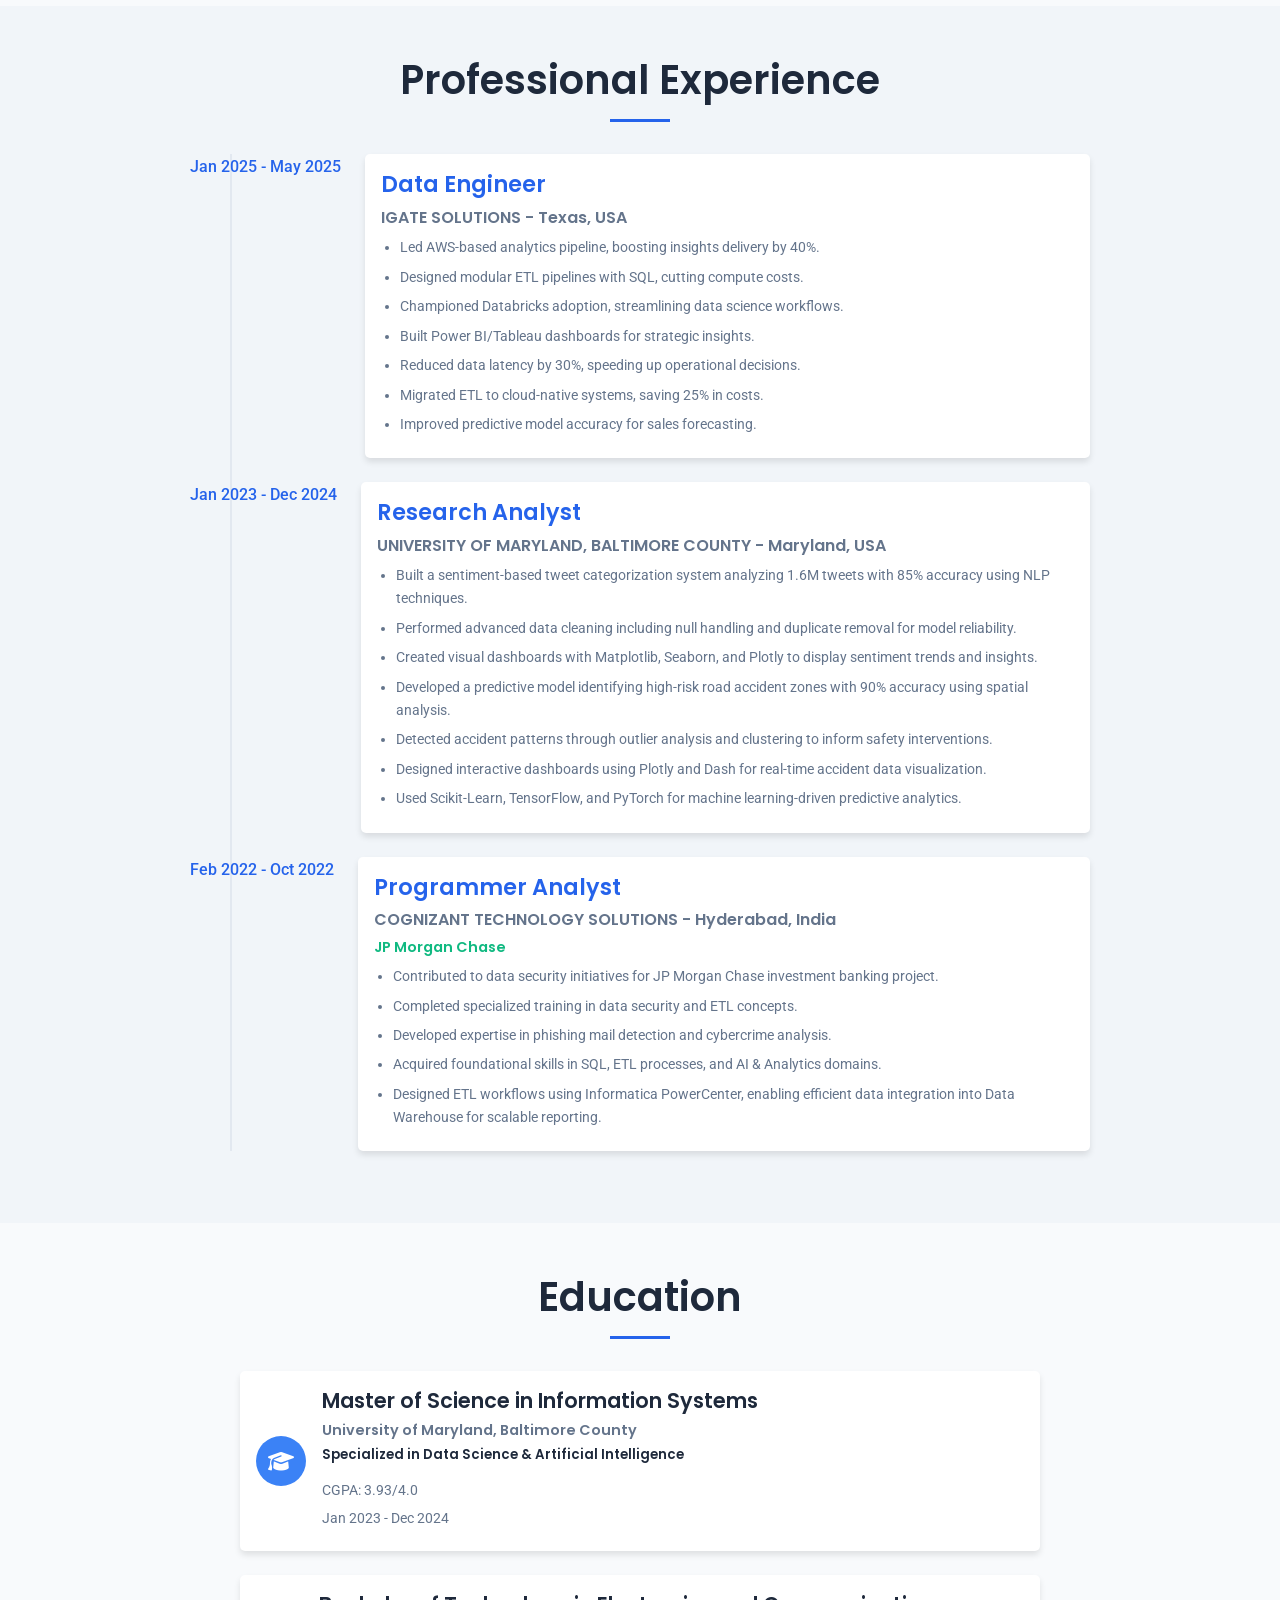
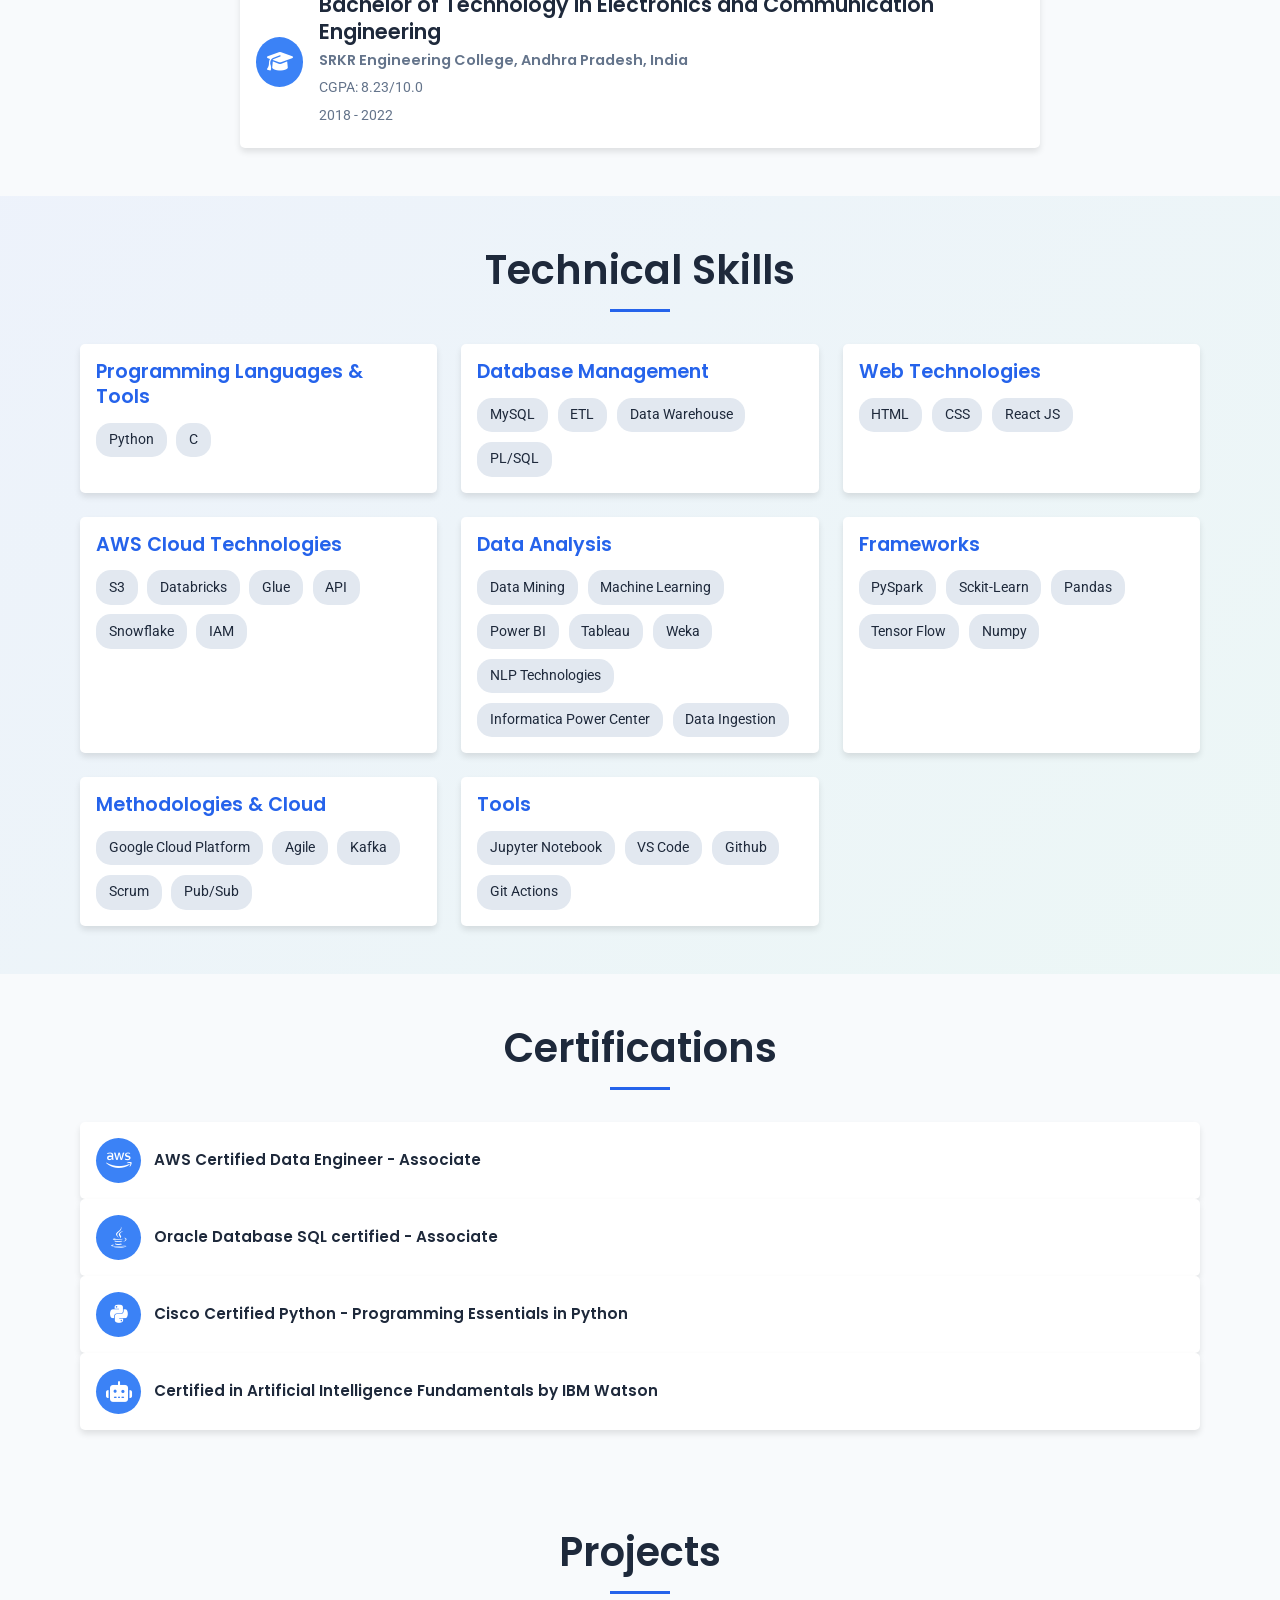
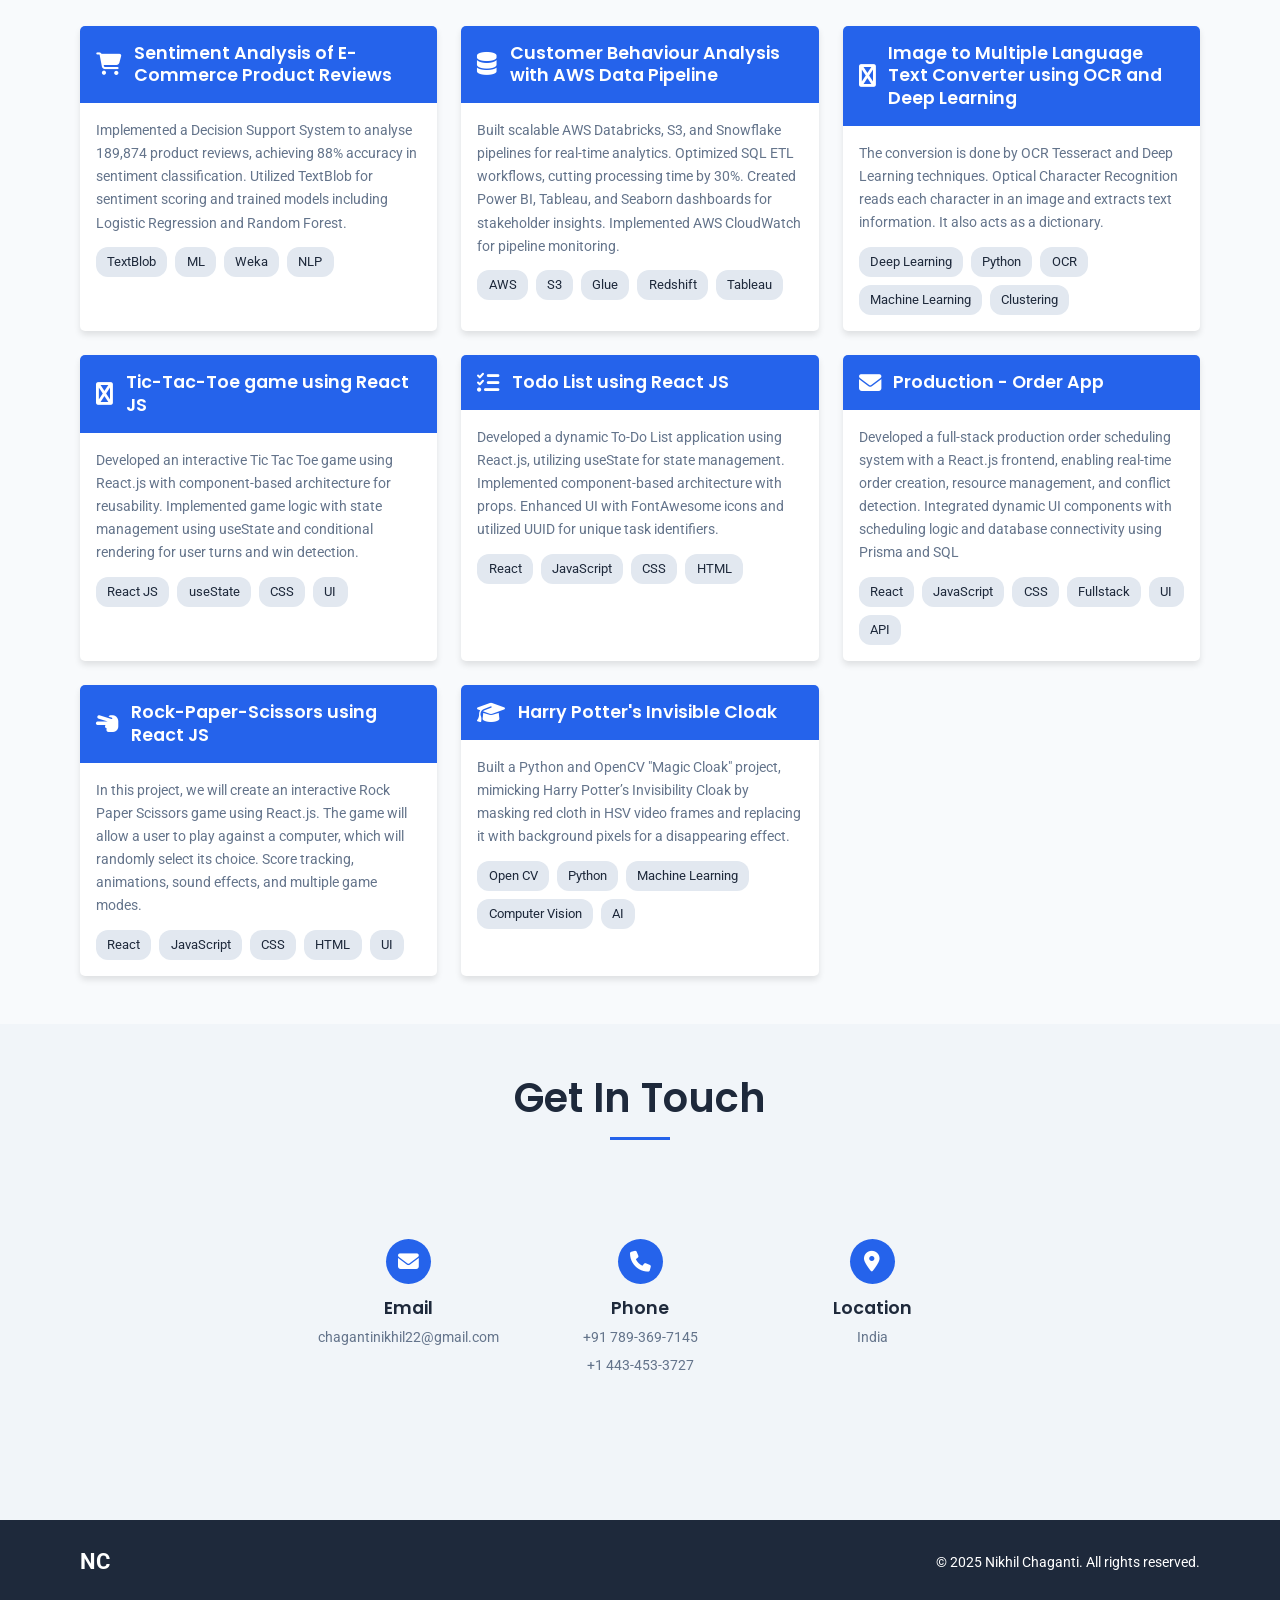
==== commit 79ff2ef3: "info" ====
--- a/index.html
+++ b/index.html
@@ -53,10 +53,12 @@
             <h2 class="section-title">About Me</h2>
             <div class="about-content">
                 <div class="about-text">
+                    <p>Data Engineering Professional with 3+ years of progressive experience in leading the design, development, and deployment of scalable data infrastructure across diverse industries.</p>
                     <p>Led End-to-End Data Initiatives: Designed and deployed scalable data pipelines and real-time dashboards using AWS, GCP, Snowflake, and Databricks, driving strategic decisions and operational efficiency.
                     <p>Expertise in Data Solutions: Translated complex business needs into secure, cost-effective data architectures with tools like Informatica PowerCenter and SQL, enhancing analytics readiness.</p>
                     <p>Leadership and Mentorship: Guided cross-functional teams, aligned data strategies with KPIs, and managed stakeholder expectations to deliver enterprise-level transformation projects.</p>
                     <p>Advanced Analytics and Compliance: Applied machine learning, NLP, and predictive modeling for real-time personalization and risk analysis, while ensuring regulatory compliance and data security.</p></p>
+                    <p>Committed to continuous professional growth with certifications in AWS Data Engineering, AI Fundamentals, and SQL Development</p>
                 </div>
                 <div class="about-image">
                     <img src="portfolio_img.jpeg" alt="Nikhil Chaganti" class="profile-image">
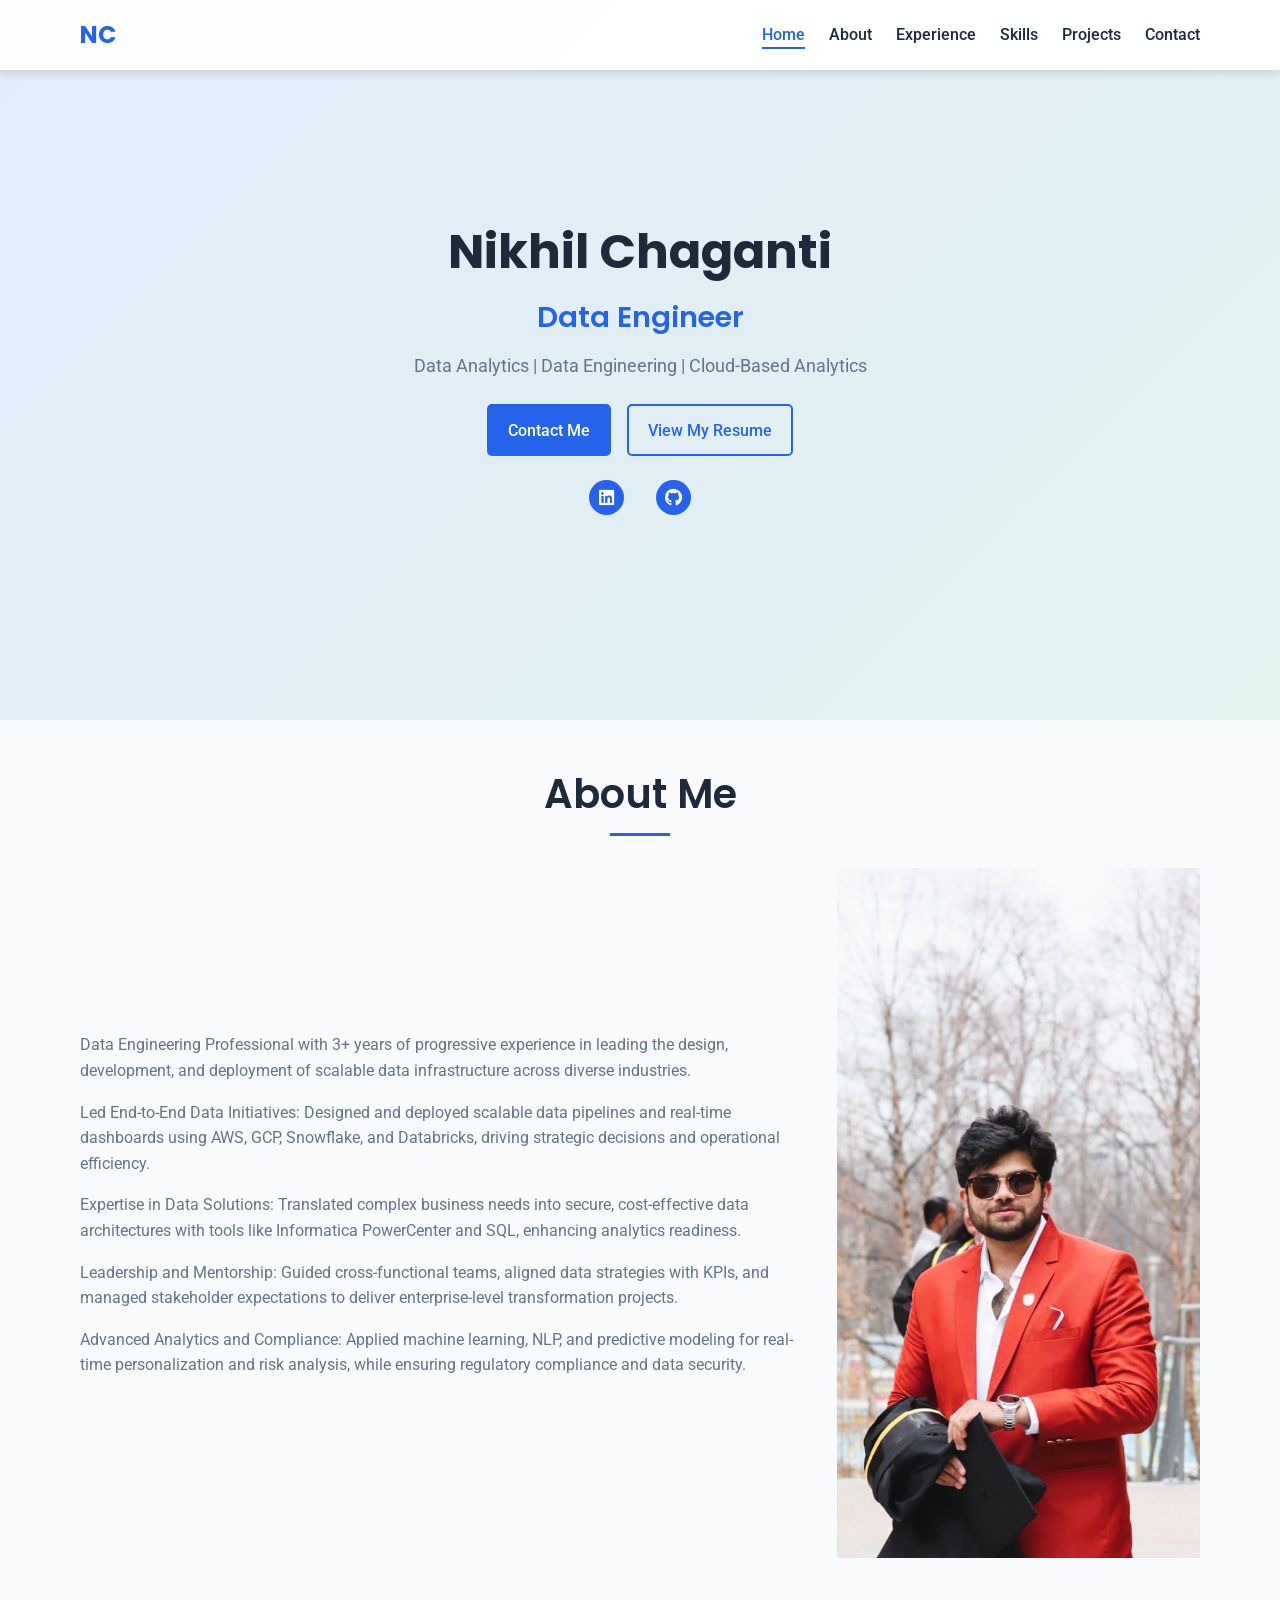
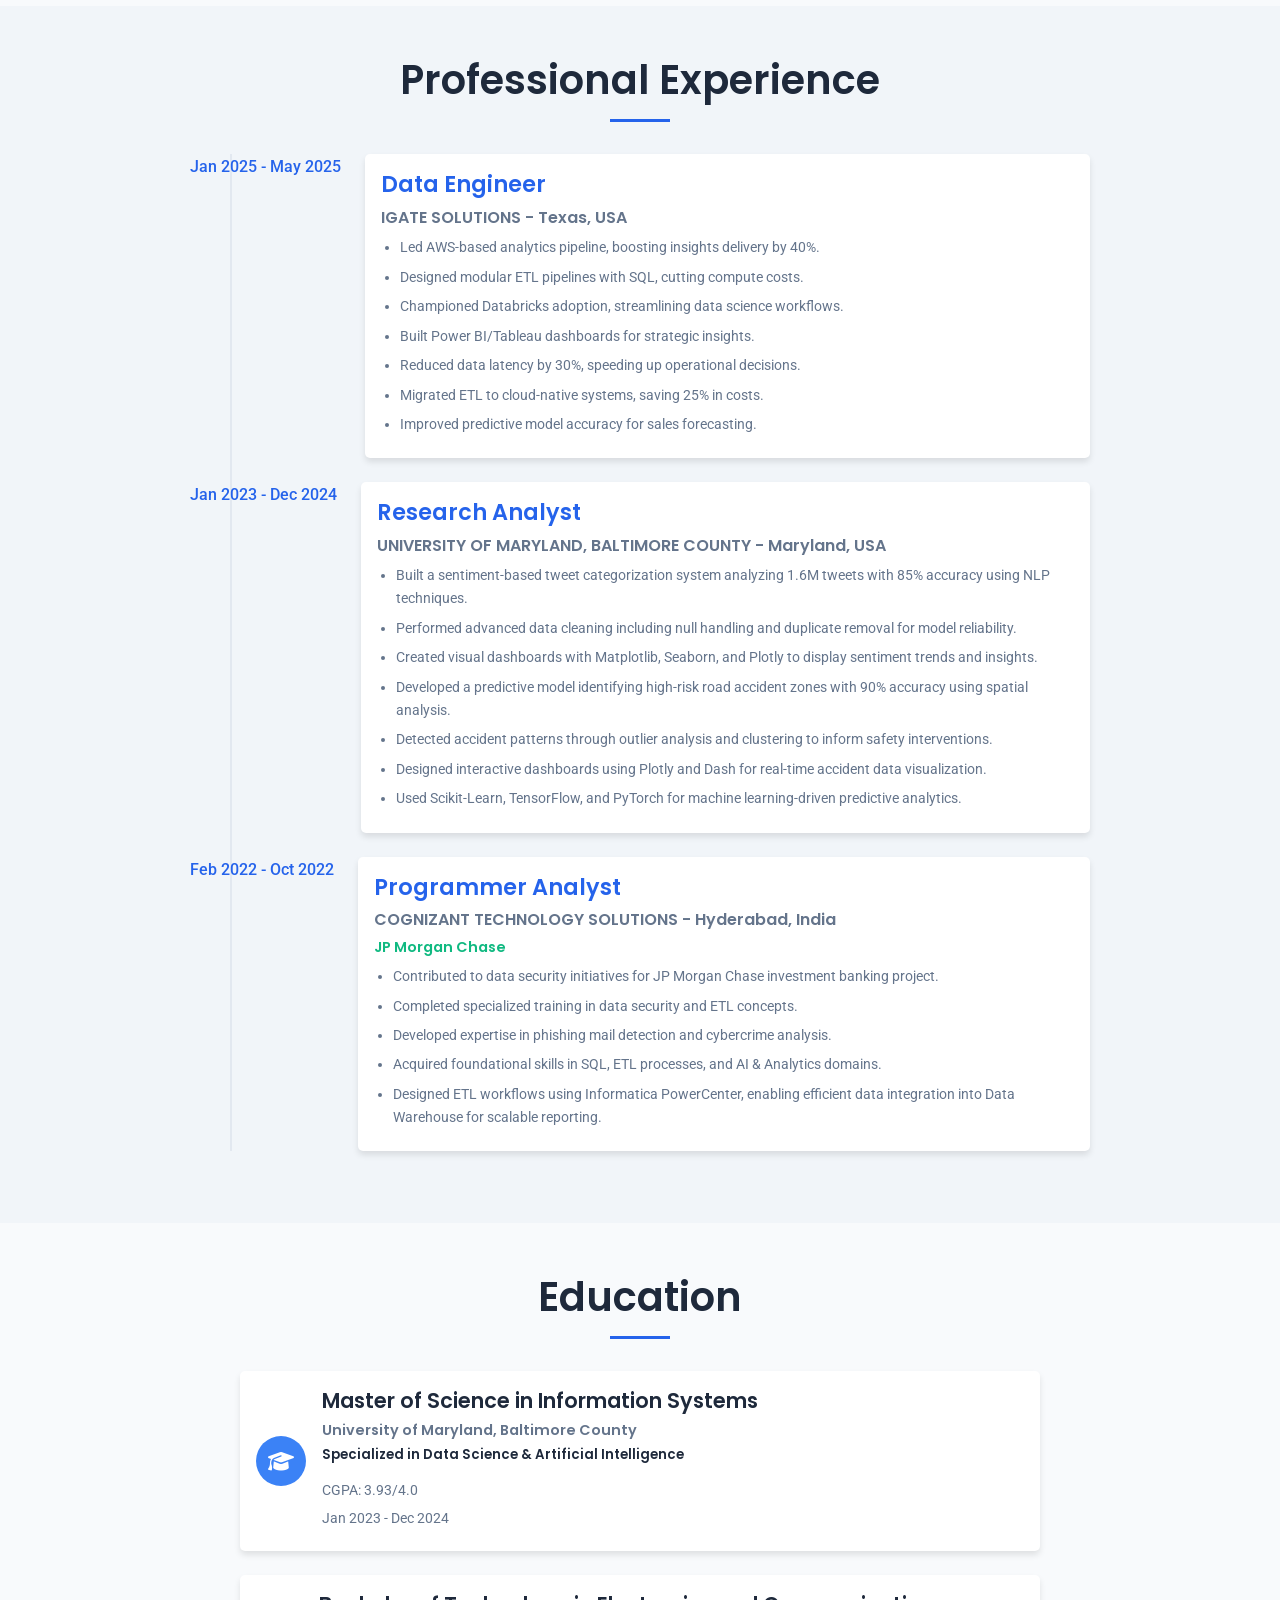
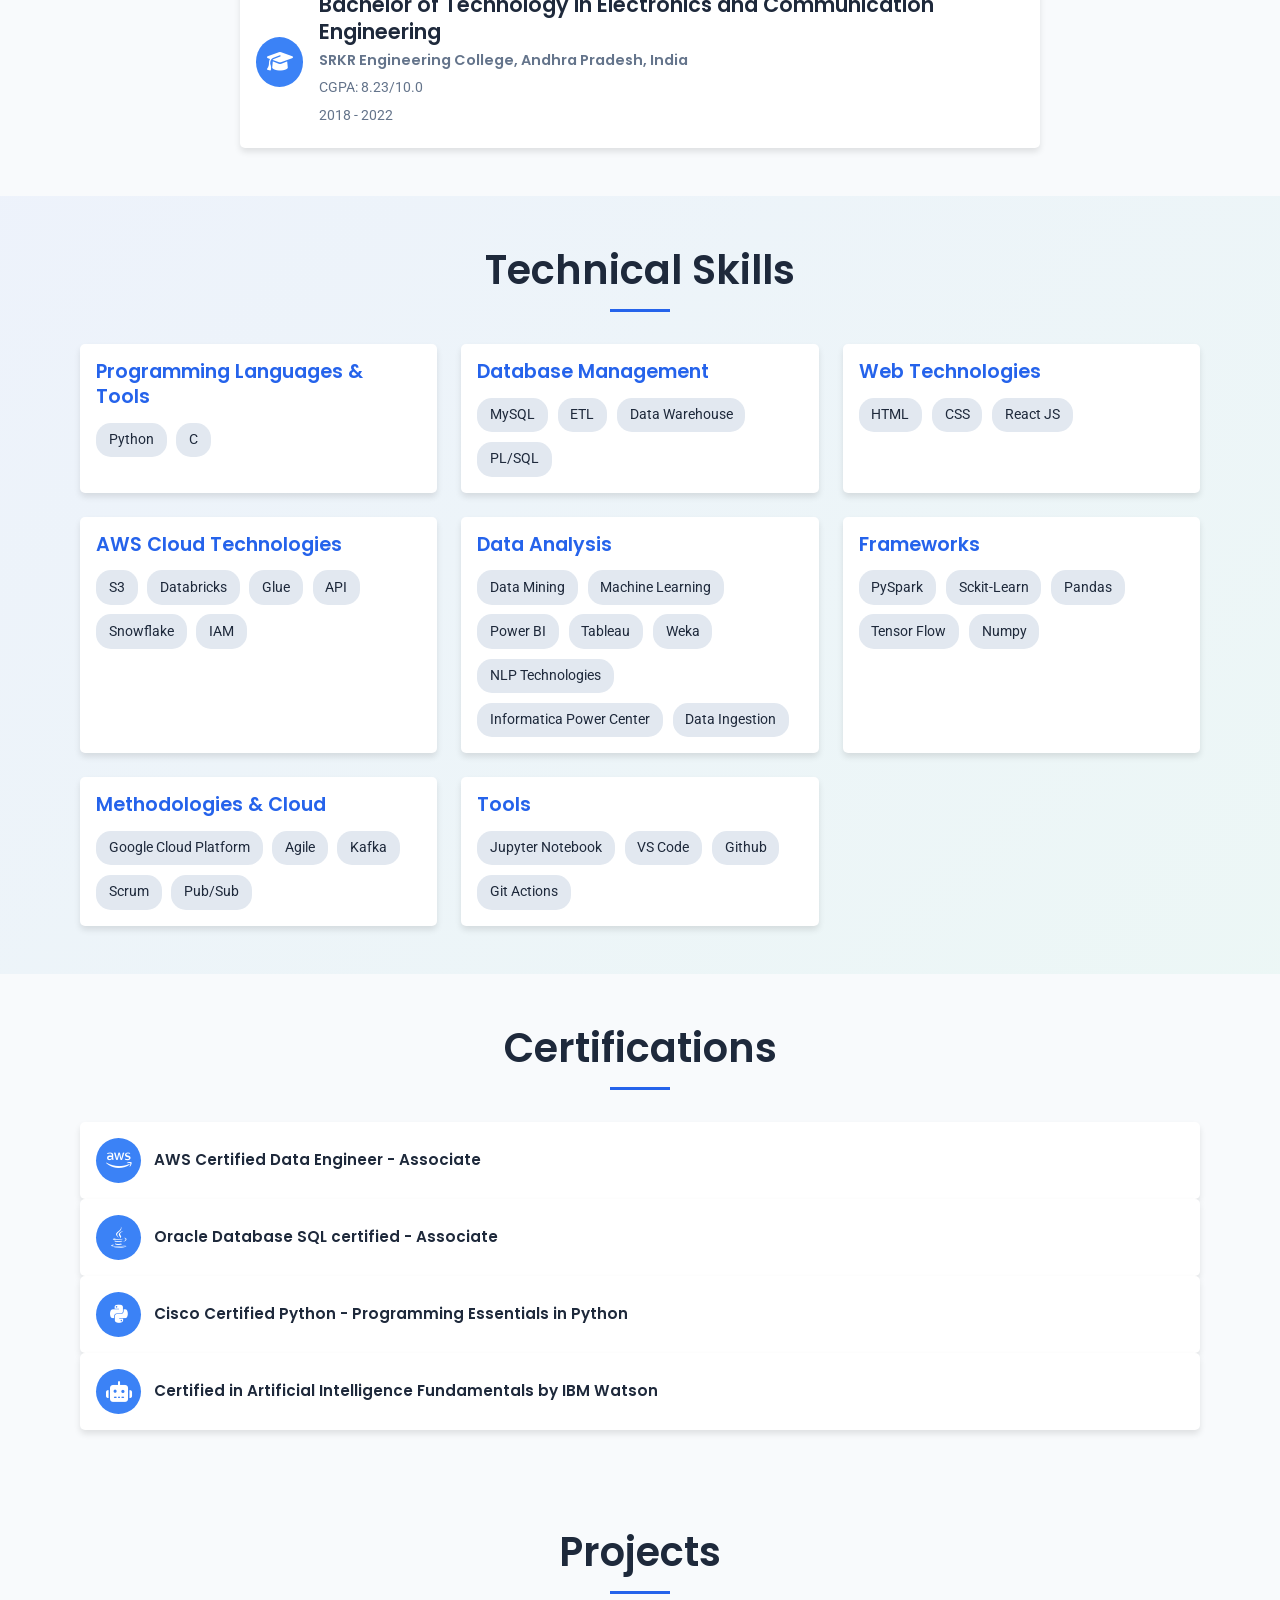
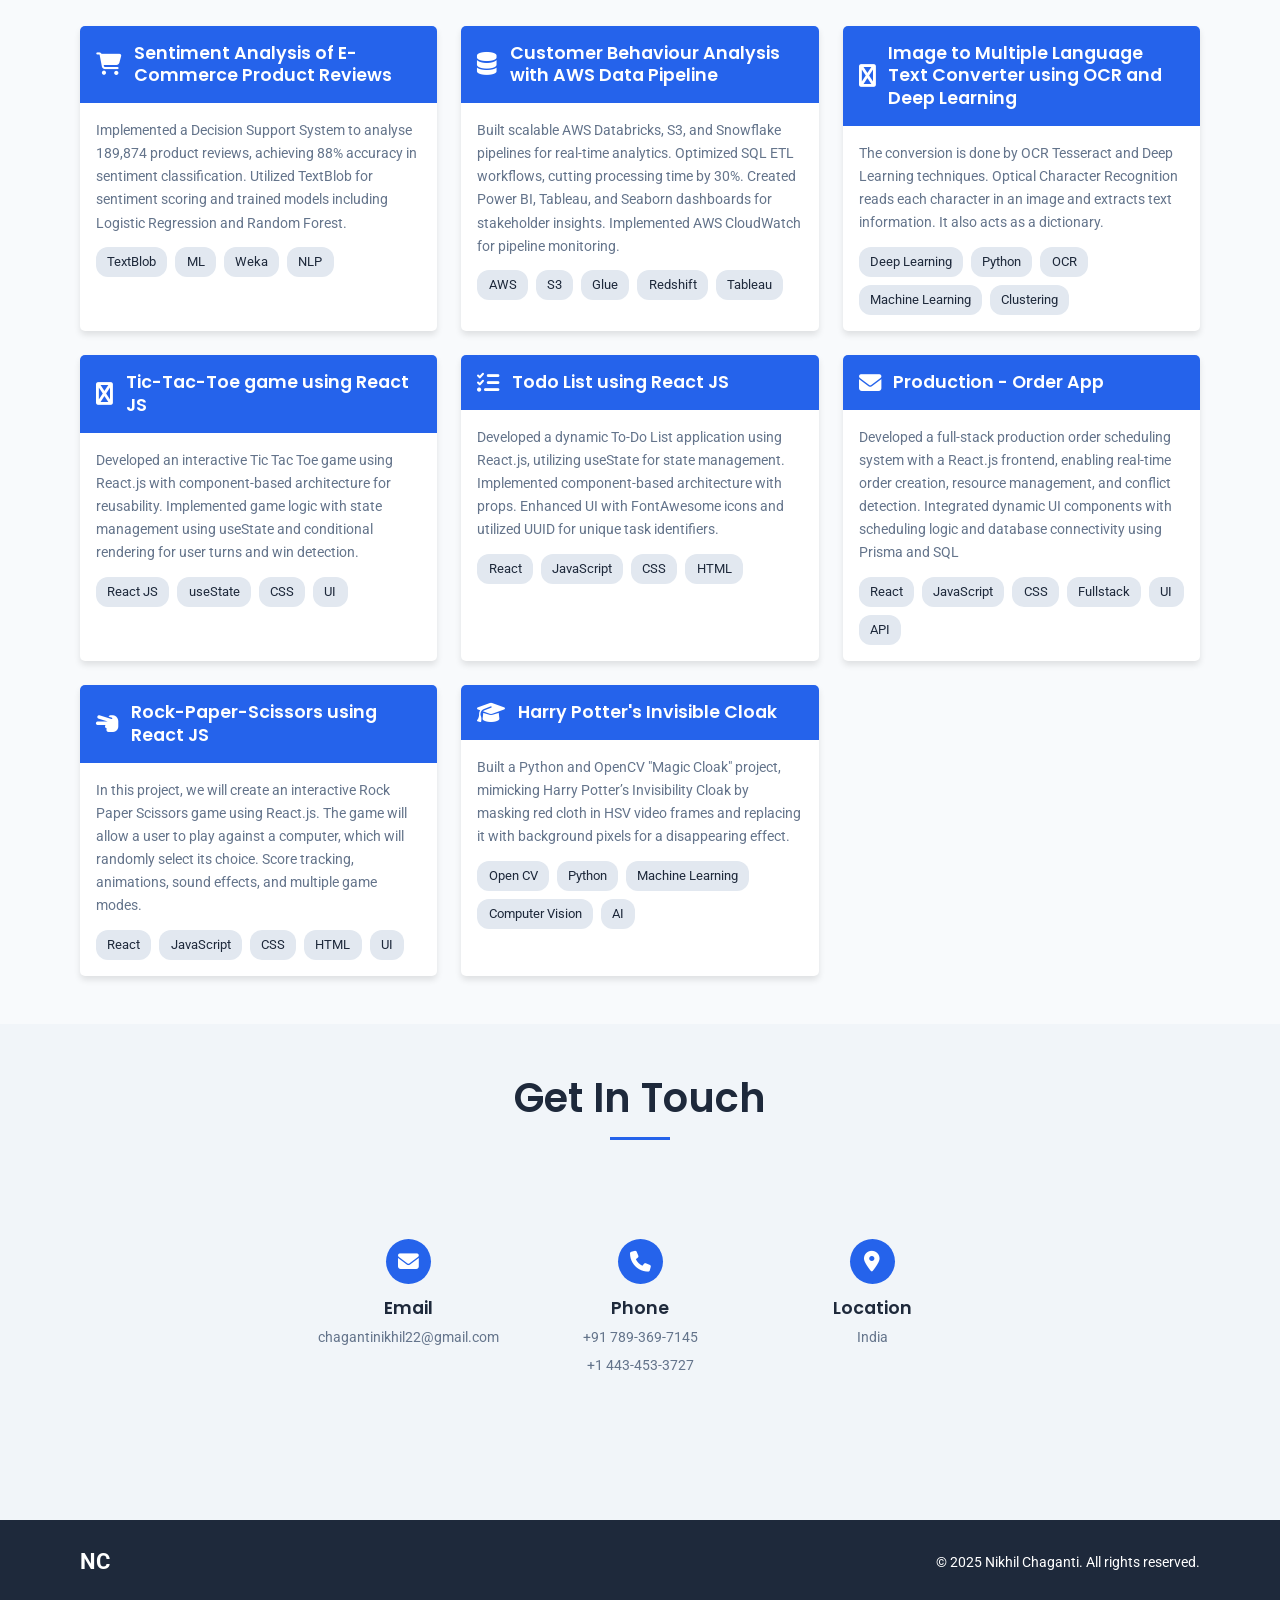
==== commit 807dc6d1: "deletion info" ====
--- a/index.html
+++ b/index.html
@@ -58,7 +58,6 @@
                     <p>Expertise in Data Solutions: Translated complex business needs into secure, cost-effective data architectures with tools like Informatica PowerCenter and SQL, enhancing analytics readiness.</p>
                     <p>Leadership and Mentorship: Guided cross-functional teams, aligned data strategies with KPIs, and managed stakeholder expectations to deliver enterprise-level transformation projects.</p>
                     <p>Advanced Analytics and Compliance: Applied machine learning, NLP, and predictive modeling for real-time personalization and risk analysis, while ensuring regulatory compliance and data security.</p></p>
-                    <p>Committed to continuous professional growth with certifications in AWS Data Engineering, AI Fundamentals, and SQL Development</p>
                 </div>
                 <div class="about-image">
                     <img src="portfolio_img.jpeg" alt="Nikhil Chaganti" class="profile-image">
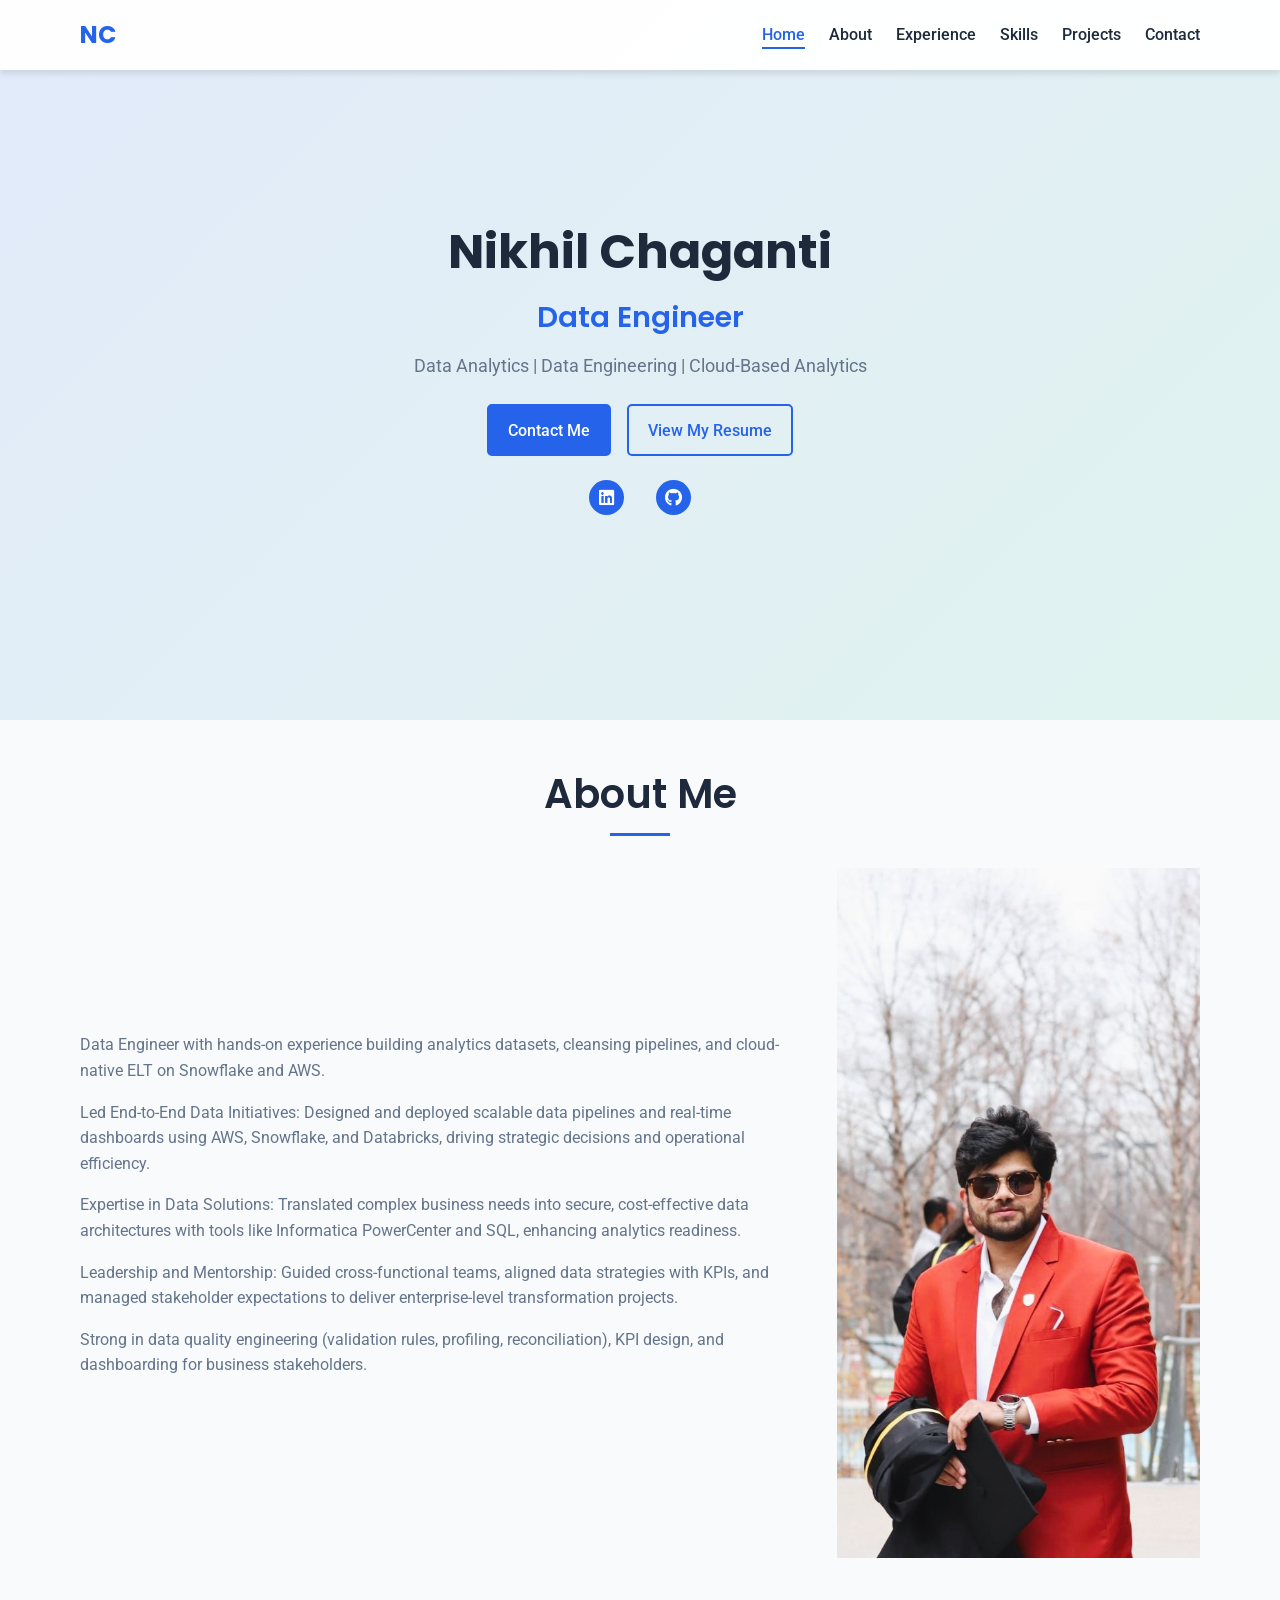
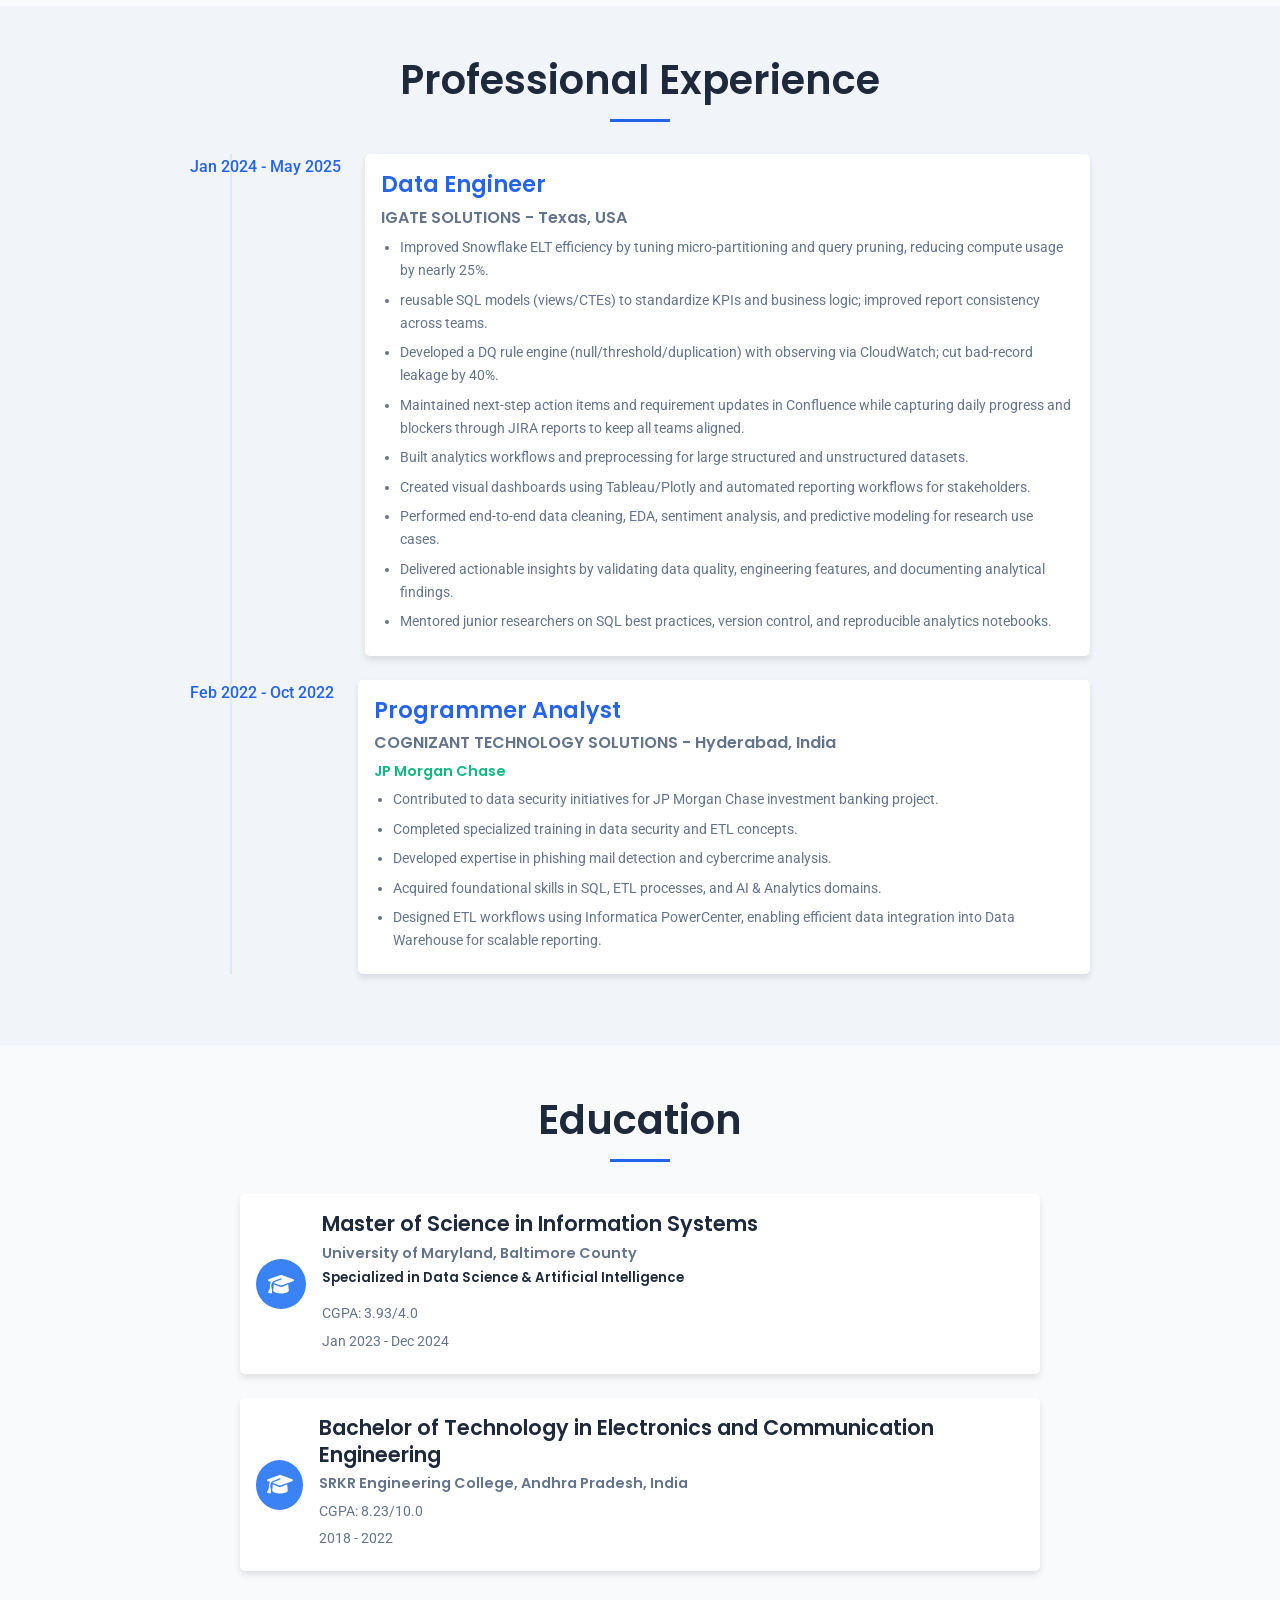
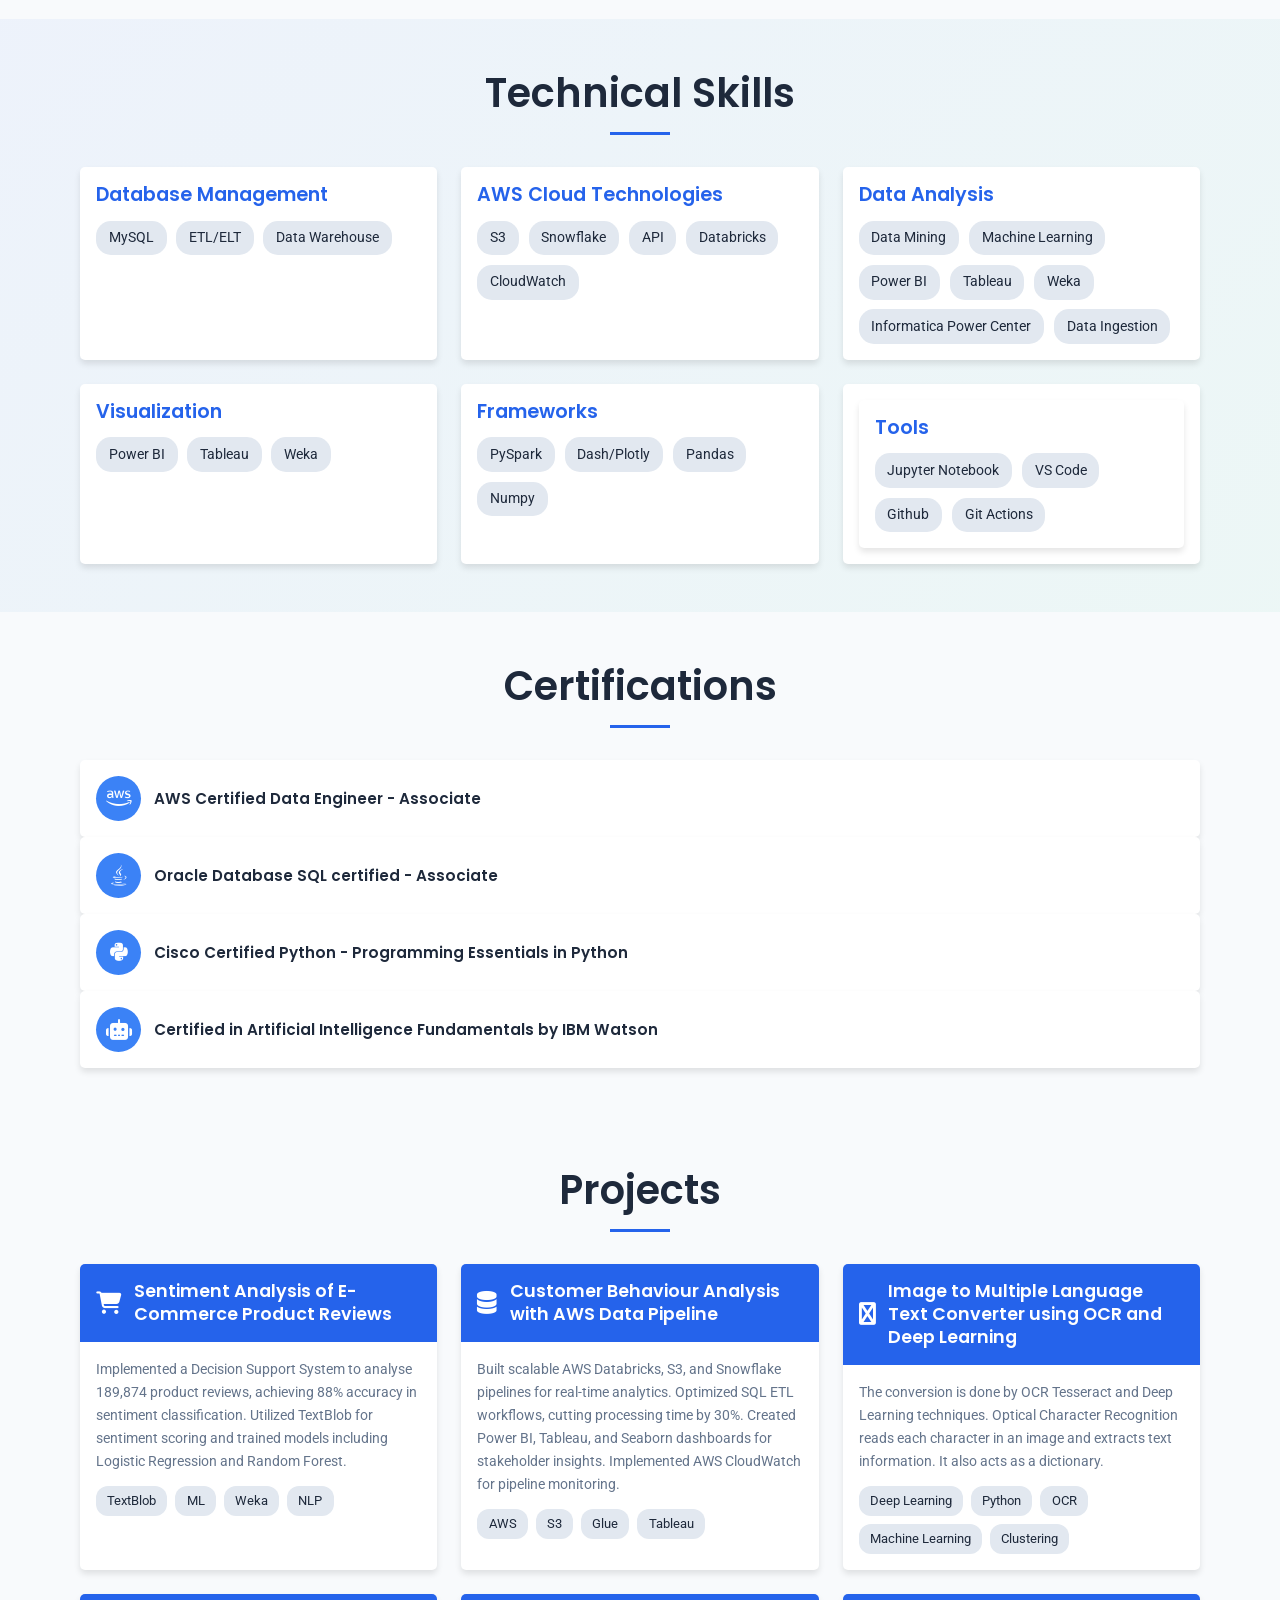
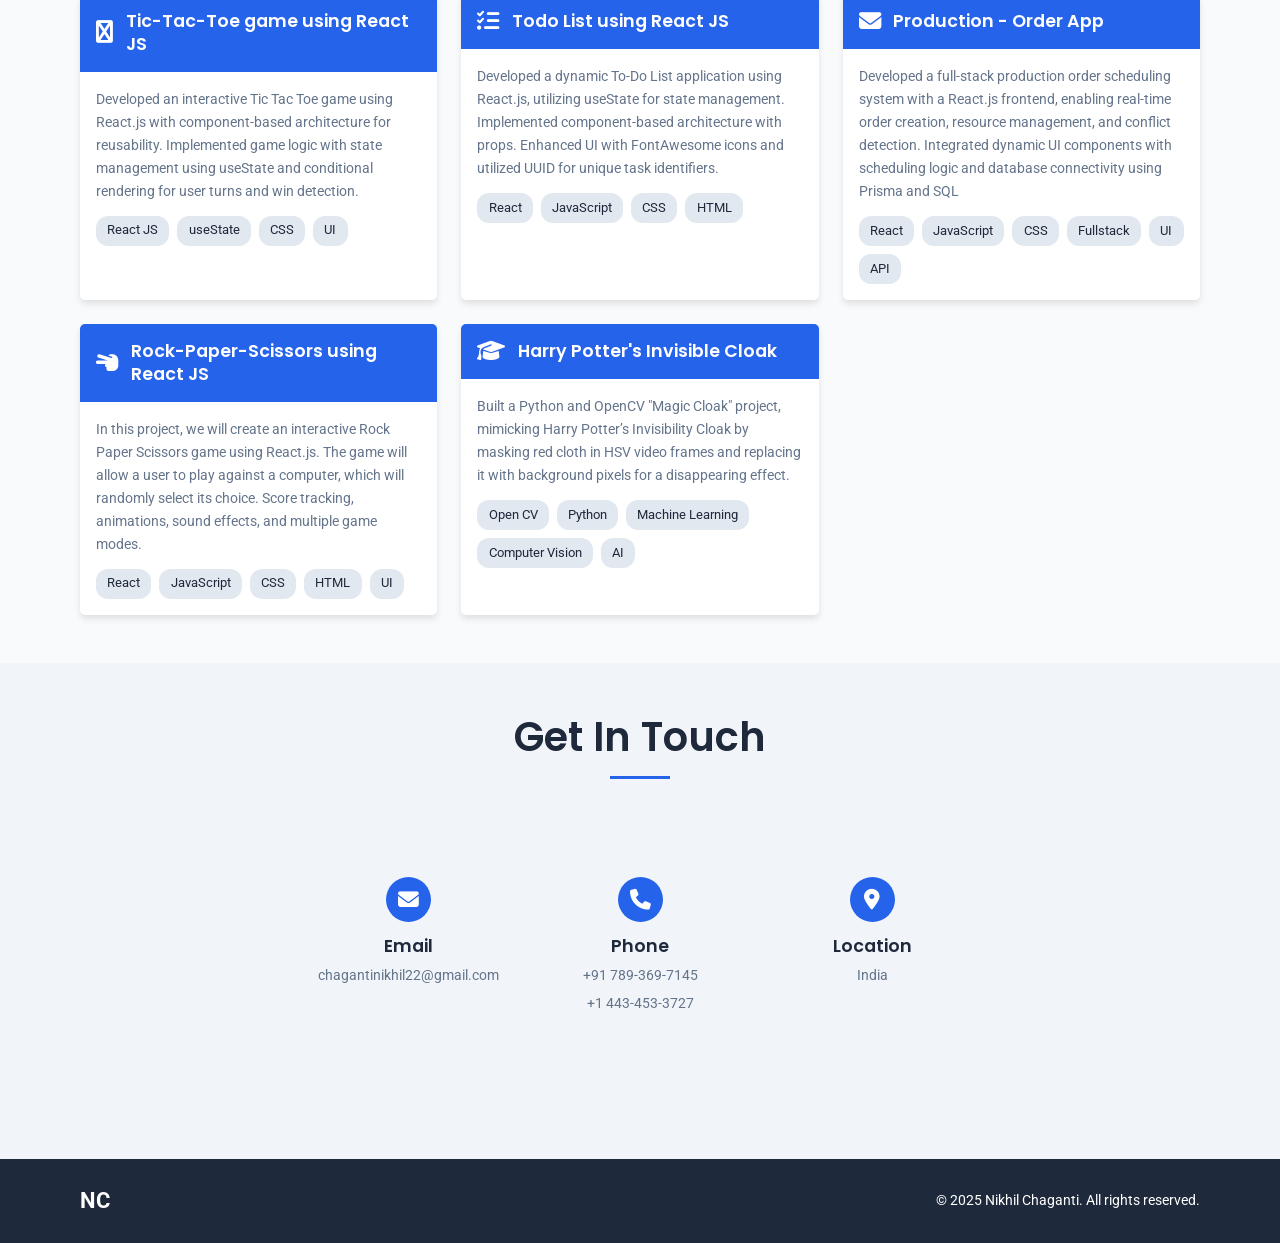
==== commit 5aa41fa2: "update exp" ====
--- a/index.html
+++ b/index.html
@@ -53,11 +53,11 @@
             <h2 class="section-title">About Me</h2>
             <div class="about-content">
                 <div class="about-text">
-                    <p>Data Engineering Professional with 3+ years of progressive experience in leading the design, development, and deployment of scalable data infrastructure across diverse industries.</p>
-                    <p>Led End-to-End Data Initiatives: Designed and deployed scalable data pipelines and real-time dashboards using AWS, GCP, Snowflake, and Databricks, driving strategic decisions and operational efficiency.
+                    <p>Data Engineer with hands-on experience building analytics datasets, cleansing pipelines, and cloud-native ELT on Snowflake and AWS.</p>
+                    <p>Led End-to-End Data Initiatives: Designed and deployed scalable data pipelines and real-time dashboards using AWS, Snowflake, and Databricks, driving strategic decisions and operational efficiency.
                     <p>Expertise in Data Solutions: Translated complex business needs into secure, cost-effective data architectures with tools like Informatica PowerCenter and SQL, enhancing analytics readiness.</p>
                     <p>Leadership and Mentorship: Guided cross-functional teams, aligned data strategies with KPIs, and managed stakeholder expectations to deliver enterprise-level transformation projects.</p>
-                    <p>Advanced Analytics and Compliance: Applied machine learning, NLP, and predictive modeling for real-time personalization and risk analysis, while ensuring regulatory compliance and data security.</p></p>
+                    <p>Strong in data quality engineering (validation rules, profiling, reconciliation), KPI design, and dashboarding for business stakeholders.</p>
                 </div>
                 <div class="about-image">
                     <img src="portfolio_img.jpeg" alt="Nikhil Chaganti" class="profile-image">
@@ -72,38 +72,22 @@
             <div class="timeline">
                 <div class="timeline-item">
                     <div class="timeline-date">
-                        <span>Jan 2025 - May 2025</span>
+                        <span>Jan 2024 - May 2025</span>
                     </div>
                     <div class="timeline-content">
                         <h3>Data Engineer</h3>
                         <h4>IGATE SOLUTIONS - Texas, USA</h4>
                         <ul>
-                            <li>Led AWS-based analytics pipeline, boosting insights delivery by 40%.</li>
-                            <li>Designed modular ETL pipelines with SQL, cutting compute costs.</li>
-                            <li>Championed Databricks adoption, streamlining data science workflows.</li>
-                            <li>Built Power BI/Tableau dashboards for strategic insights.</li>
-                            <li>Reduced data latency by 30%, speeding up operational decisions.</li>
-                            <li>Migrated ETL to cloud-native systems, saving 25% in costs.</li>
-                            <li>Improved predictive model accuracy for sales forecasting.</li>
-                        </ul>
-                    </div>
-                </div>
-
-                <div class="timeline-item">
-                    <div class="timeline-date">
-                        <span>Jan 2023 - Dec 2024</span>
-                    </div>
-                    <div class="timeline-content">
-                        <h3>Research Analyst</h3>
-                        <h4>UNIVERSITY OF MARYLAND, BALTIMORE COUNTY - Maryland, USA</h4>
-                        <ul>
-                            <li>Built a sentiment-based tweet categorization system analyzing 1.6M tweets with 85% accuracy using NLP techniques.</li>
-                            <li>Performed advanced data cleaning including null handling and duplicate removal for model reliability.</li>
-                            <li>Created visual dashboards with Matplotlib, Seaborn, and Plotly to display sentiment trends and insights.</li>
-                            <li>Developed a predictive model identifying high-risk road accident zones with 90% accuracy using spatial analysis.</li>
-                            <li>Detected accident patterns through outlier analysis and clustering to inform safety interventions.</li>
-                            <li>Designed interactive dashboards using Plotly and Dash for real-time accident data visualization.</li>
-                            <li>Used Scikit-Learn, TensorFlow, and PyTorch for machine learning-driven predictive analytics.</li>
+                            <li>Improved Snowflake ELT efficiency by tuning micro-partitioning and query pruning, reducing compute usage by nearly 25%.</li>
+                            <li>reusable SQL models (views/CTEs) to standardize KPIs and business logic; improved report consistency across teams.</li> 
+                            <li>Developed a DQ rule engine (null/threshold/duplication) with observing via CloudWatch; cut bad-record leakage by 40%.</li>
+                            <li>Maintained next-step action items and requirement updates in Confluence while capturing daily progress and blockers through JIRA reports to keep all teams aligned.</li>
+                            <li>Built analytics workflows and preprocessing for large structured and unstructured datasets.</li>
+                            <li>Created visual dashboards using Tableau/Plotly and automated reporting workflows for stakeholders.</li>
+                            <li>Performed end-to-end data cleaning, EDA, sentiment analysis, and predictive modeling for research use cases.</li>
+                            <li>Delivered actionable insights by validating data quality, engineering features, and documenting analytical findings.</li>
+                            <li>Mentored junior researchers on SQL best practices, version control, and reproducible analytics notebooks.</li>
+                            
                         </ul>
                     </div>
                 </div>
@@ -164,39 +148,24 @@
         <div class="container">
             <h2 class="section-title">Technical Skills</h2>
             <div class="skills-container">
-                <div class="skill-category">
-                    <h3>Programming Languages & Tools</h3>
-                    <div class="skill-items">
-                        <div class="skill-item">Python</div>
-                        <div class="skill-item">C</div>
-                    </div>
-                </div>
+                
                 <div class="skill-category">
                     <h3>Database Management</h3>
                     <div class="skill-items">
                         <div class="skill-item">MySQL</div>
-                        <div class="skill-item">ETL</div>
+                        <div class="skill-item">ETL/ELT</div>
                         <div class="skill-item">Data Warehouse</div>
-                        <div class="skill-item">PL/SQL</div>
-                    </div>
-                </div>
-                <div class="skill-category">
-                    <h3>Web Technologies</h3>
-                    <div class="skill-items">
-                        <div class="skill-item">HTML</div>
-                        <div class="skill-item">CSS</div>
-                        <div class="skill-item">React JS</div>
-                    </div>
-                </div>
+                    </div>
+                </div>
+                
                 <div class="skill-category">
                     <h3>AWS Cloud Technologies</h3>
                     <div class="skill-items">
                         <div class="skill-item">S3</div>
+                        <div class="skill-item">Snowflake</div>
+                        <div class="skill-item">API</div>
                         <div class="skill-item">Databricks</div>
-                        <div class="skill-item">Glue</div>
-                        <div class="skill-item">API</div>
-                        <div class="skill-item">Snowflake</div>
-                        <div class="skill-item">IAM</div>
+                        <div class="skill-item">CloudWatch</div>
                     </div>
                 </div>
                 <div class="skill-category">
@@ -207,31 +176,30 @@
                         <div class="skill-item">Power BI</div>
                         <div class="skill-item">Tableau</div>
                         <div class="skill-item">Weka</div>
-                        <div class="skill-item">NLP Technologies</div>
                         <div class="skill-item">Informatica Power Center</div>
                         <div class="skill-item">Data Ingestion</div>
                     </div>
                 </div>
                 <div class="skill-category">
+                    <h3>Visualization</h3>
+                    <div class="skill-items">
+                        
+                        <div class="skill-item">Power BI</div>
+                        <div class="skill-item">Tableau</div>
+                        <div class="skill-item">Weka</div>
+                    </div>
+                </div>
+                <div class="skill-category">
                     <h3>Frameworks</h3>
                     <div class="skill-items">
                         <div class="skill-item">PySpark</div>
-                        <div class="skill-item">Sckit-Learn</div>
+                        <div class="skill-item">Dash/Plotly</div>
                         <div class="skill-item">Pandas</div>
-                        <div class="skill-item">Tensor Flow</div>
                         <div class="skill-item">Numpy</div>
                     </div>
                 </div>
                 <div class="skill-category">
-                    <h3>Methodologies & Cloud</h3>
-                    <div class="skill-items">
-                        <div class="skill-item">Google Cloud Platform</div>
-                        <div class="skill-item">Agile</div>
-                        <div class="skill-item">Kafka</div>
-                        <div class="skill-item">Scrum</div>
-                        <div class="skill-item">Pub/Sub</div>
-                    </div>
-                </div>
+                
                 <div class="skill-category">
                     <h3>Tools</h3>
                     <div class="skill-items">
@@ -316,7 +284,6 @@
                             <span class="tech-tag">AWS</span>
                             <span class="tech-tag">S3</span>
                             <span class="tech-tag">Glue</span>
-                            <span class="tech-tag">Redshift</span>
                             <span class="tech-tag">Tableau</span>
                         </div>
                     </div>
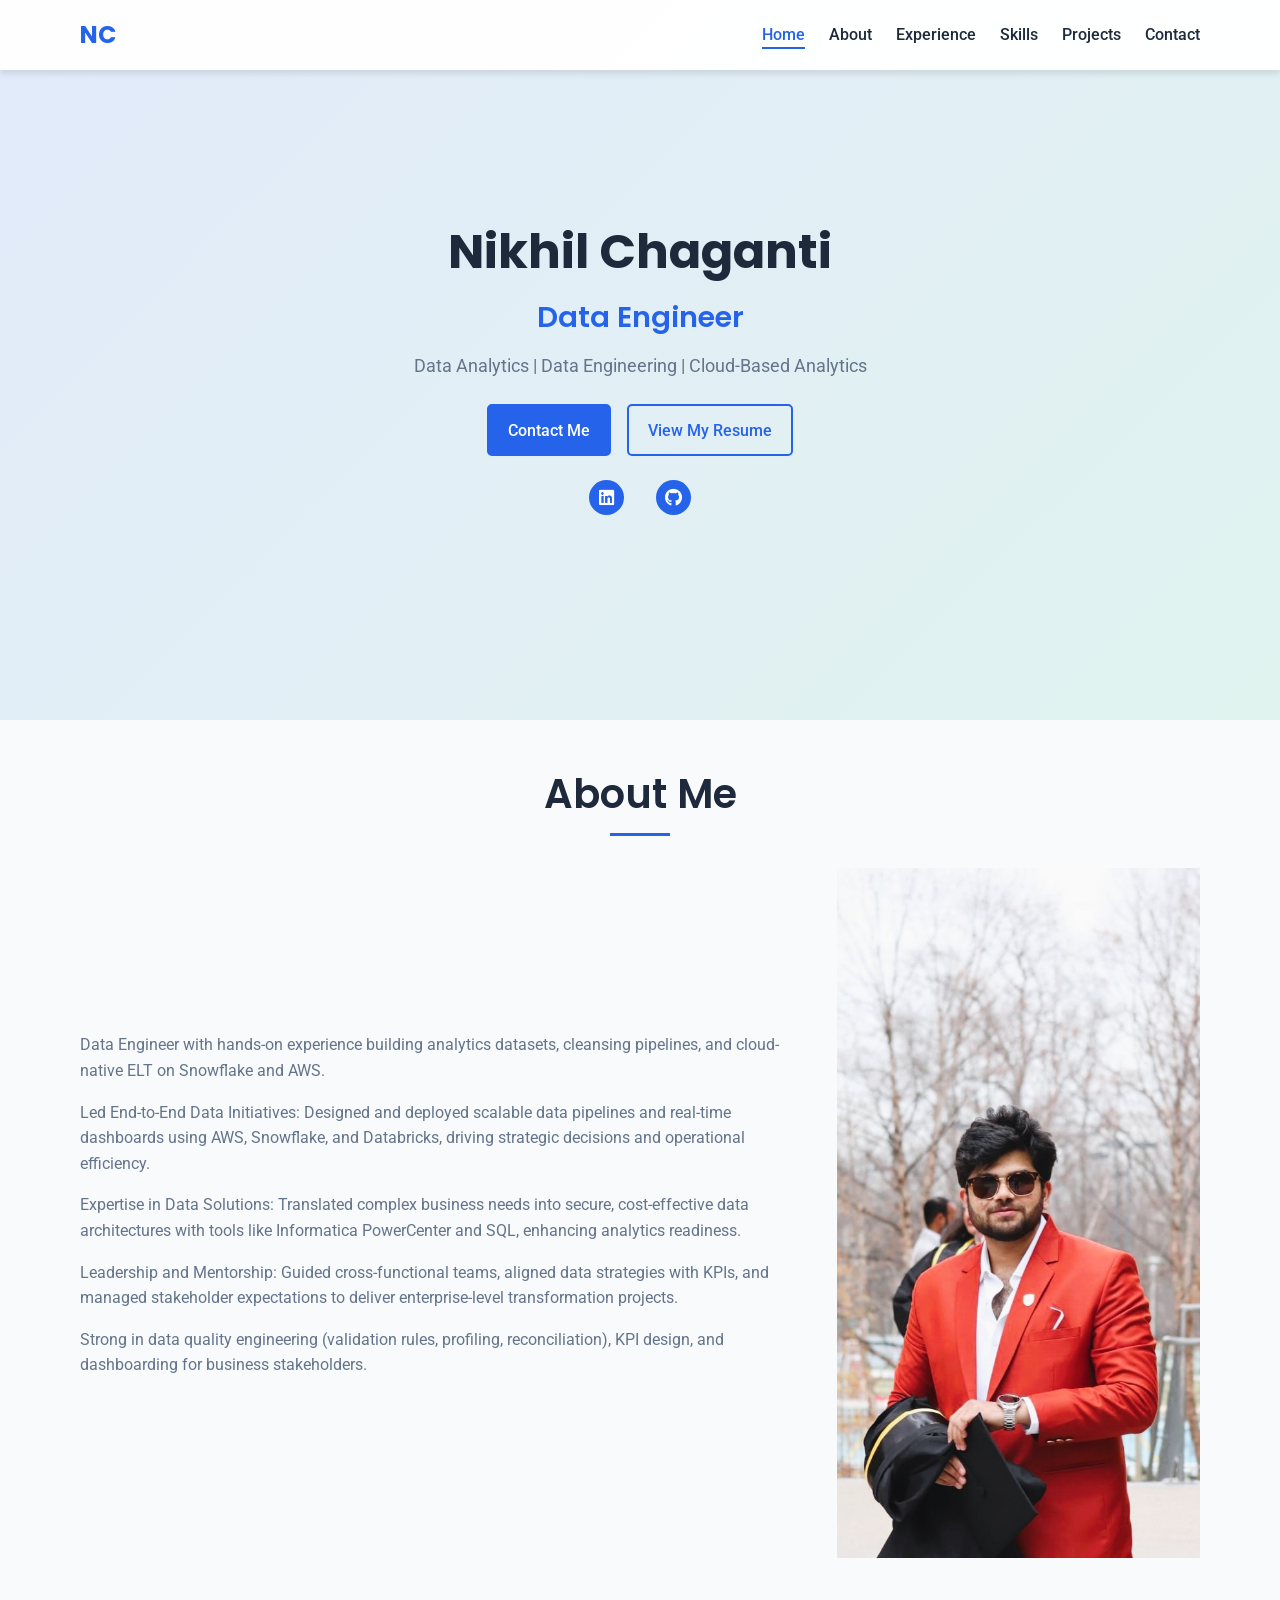
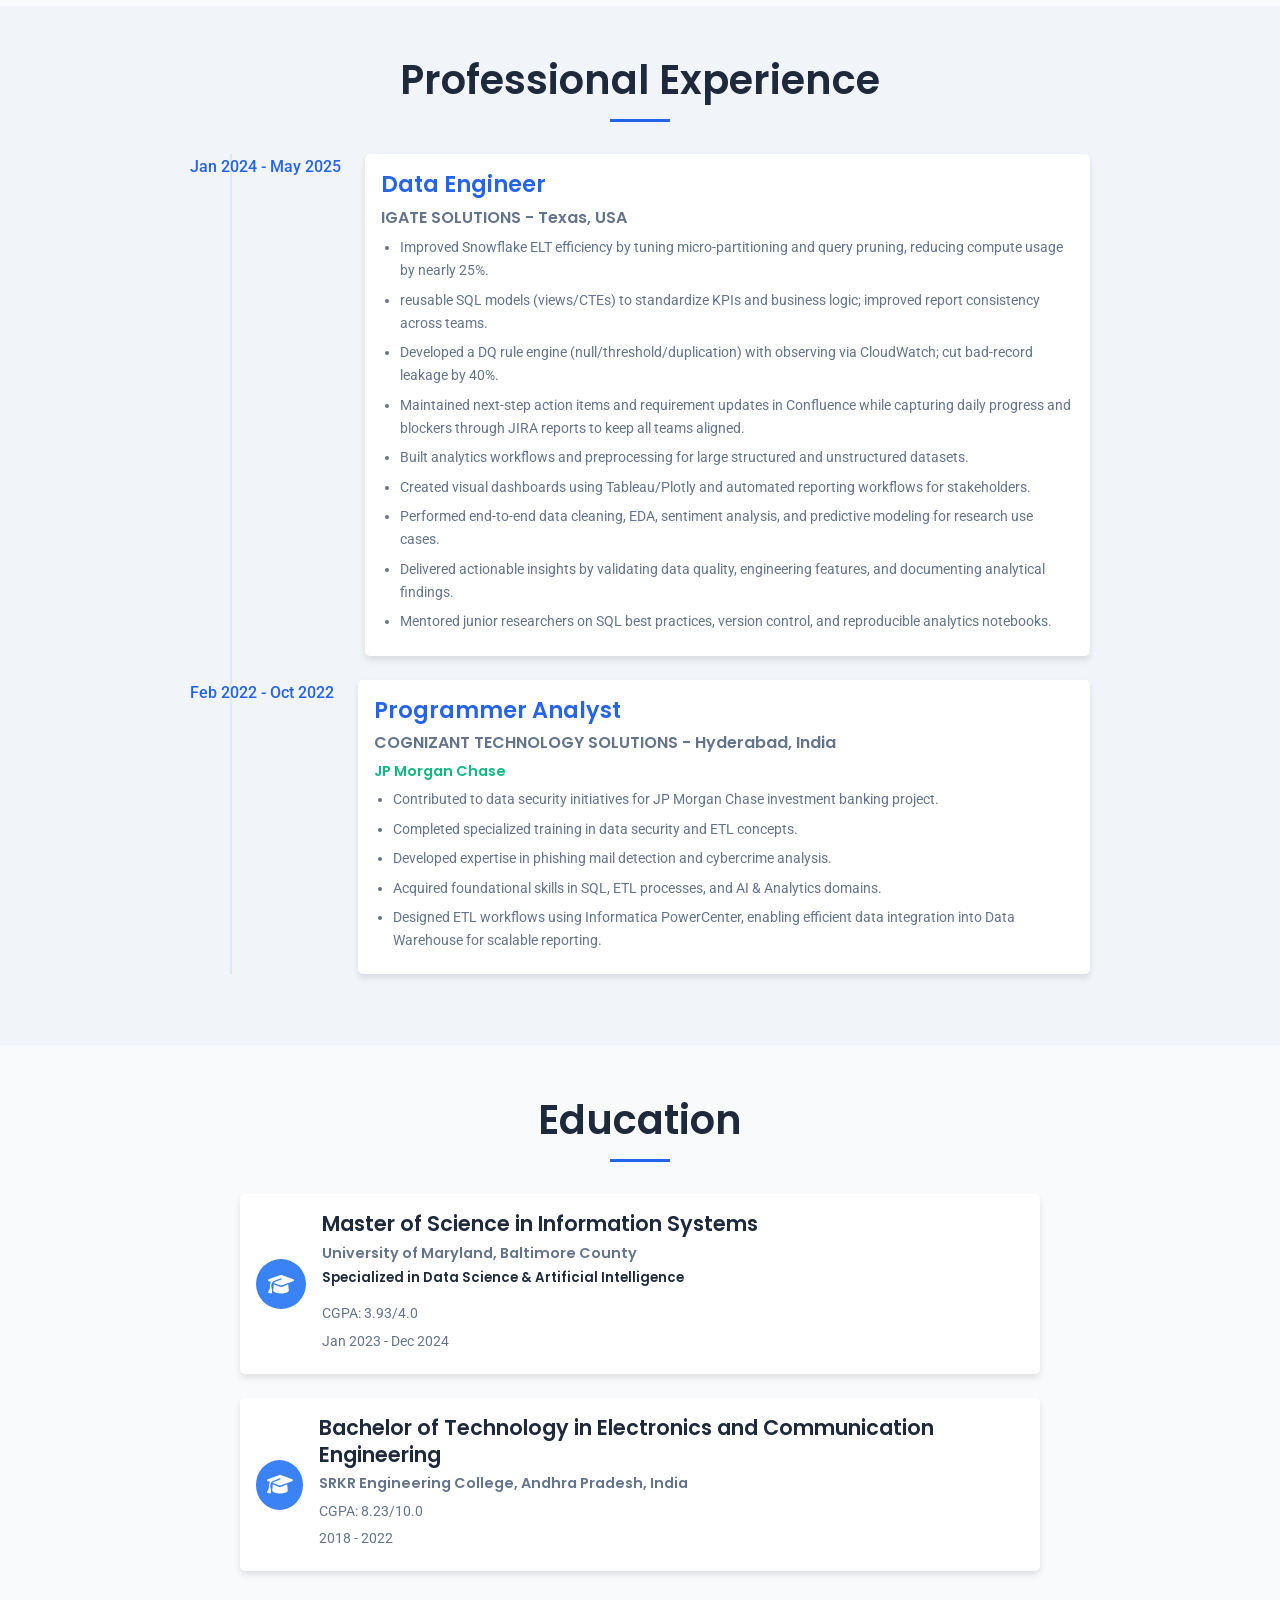
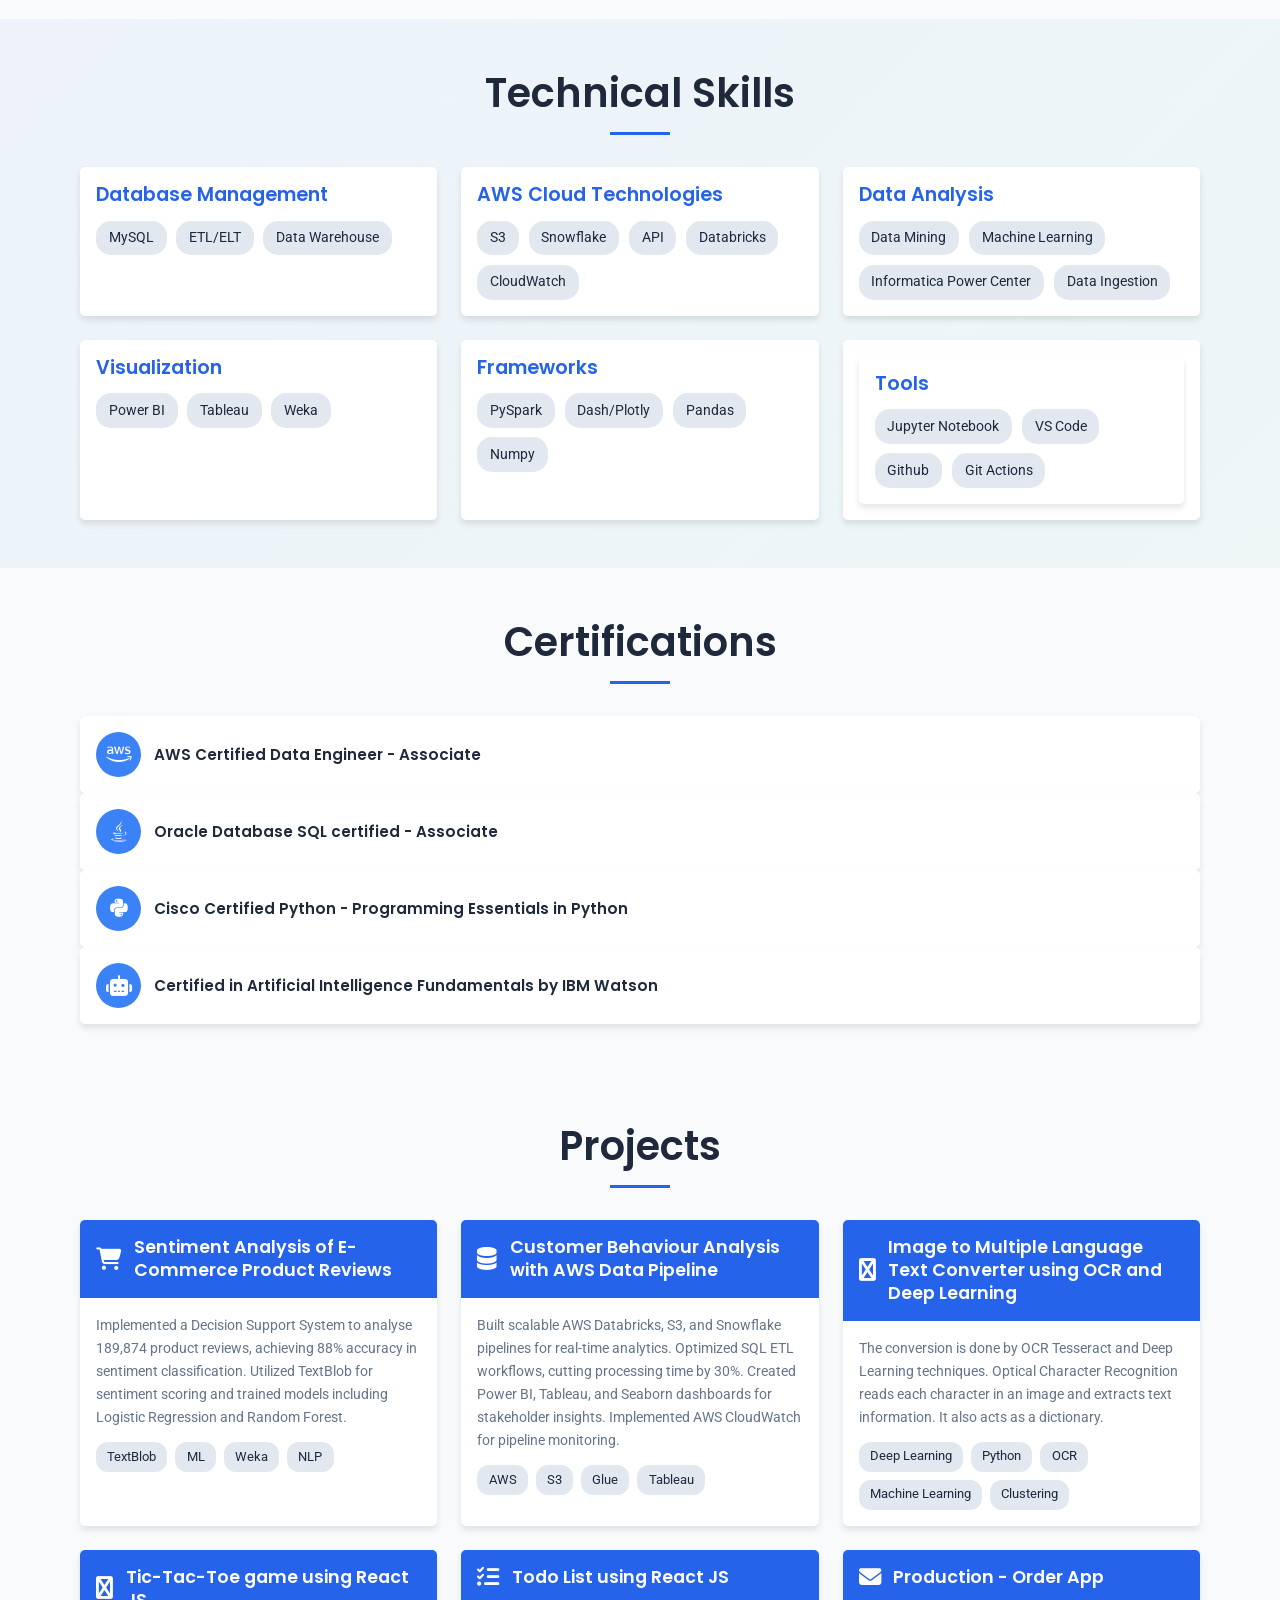
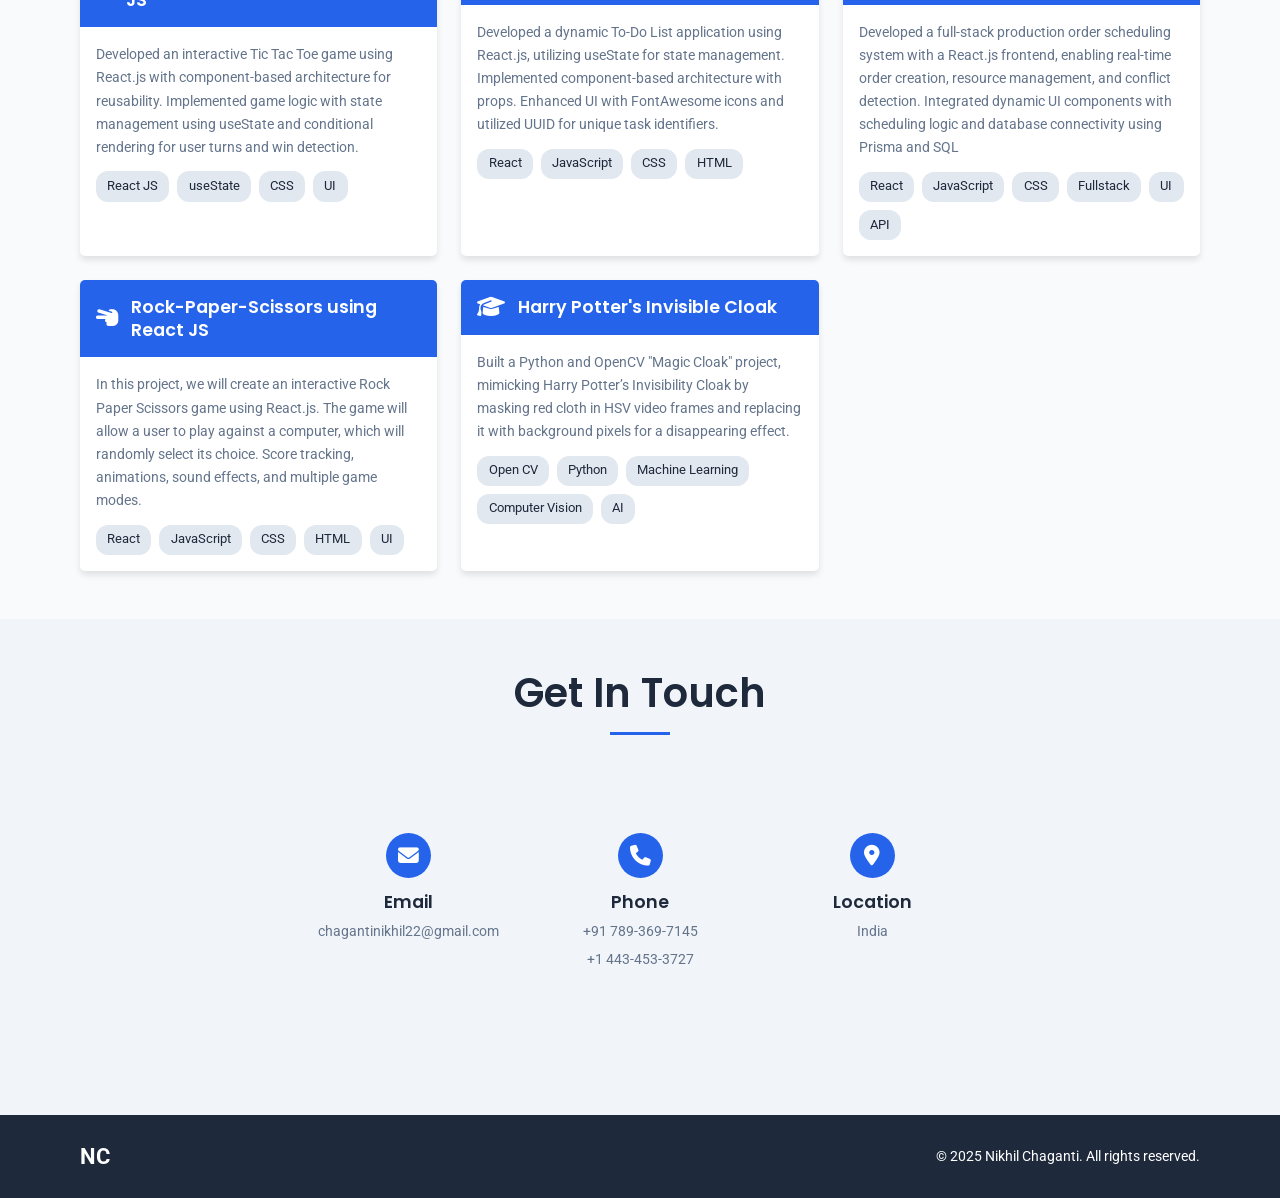
==== commit c80523c0: "skills" ====
--- a/index.html
+++ b/index.html
@@ -173,9 +173,6 @@
                     <div class="skill-items">
                         <div class="skill-item">Data Mining</div>
                         <div class="skill-item">Machine Learning</div>
-                        <div class="skill-item">Power BI</div>
-                        <div class="skill-item">Tableau</div>
-                        <div class="skill-item">Weka</div>
                         <div class="skill-item">Informatica Power Center</div>
                         <div class="skill-item">Data Ingestion</div>
                     </div>
